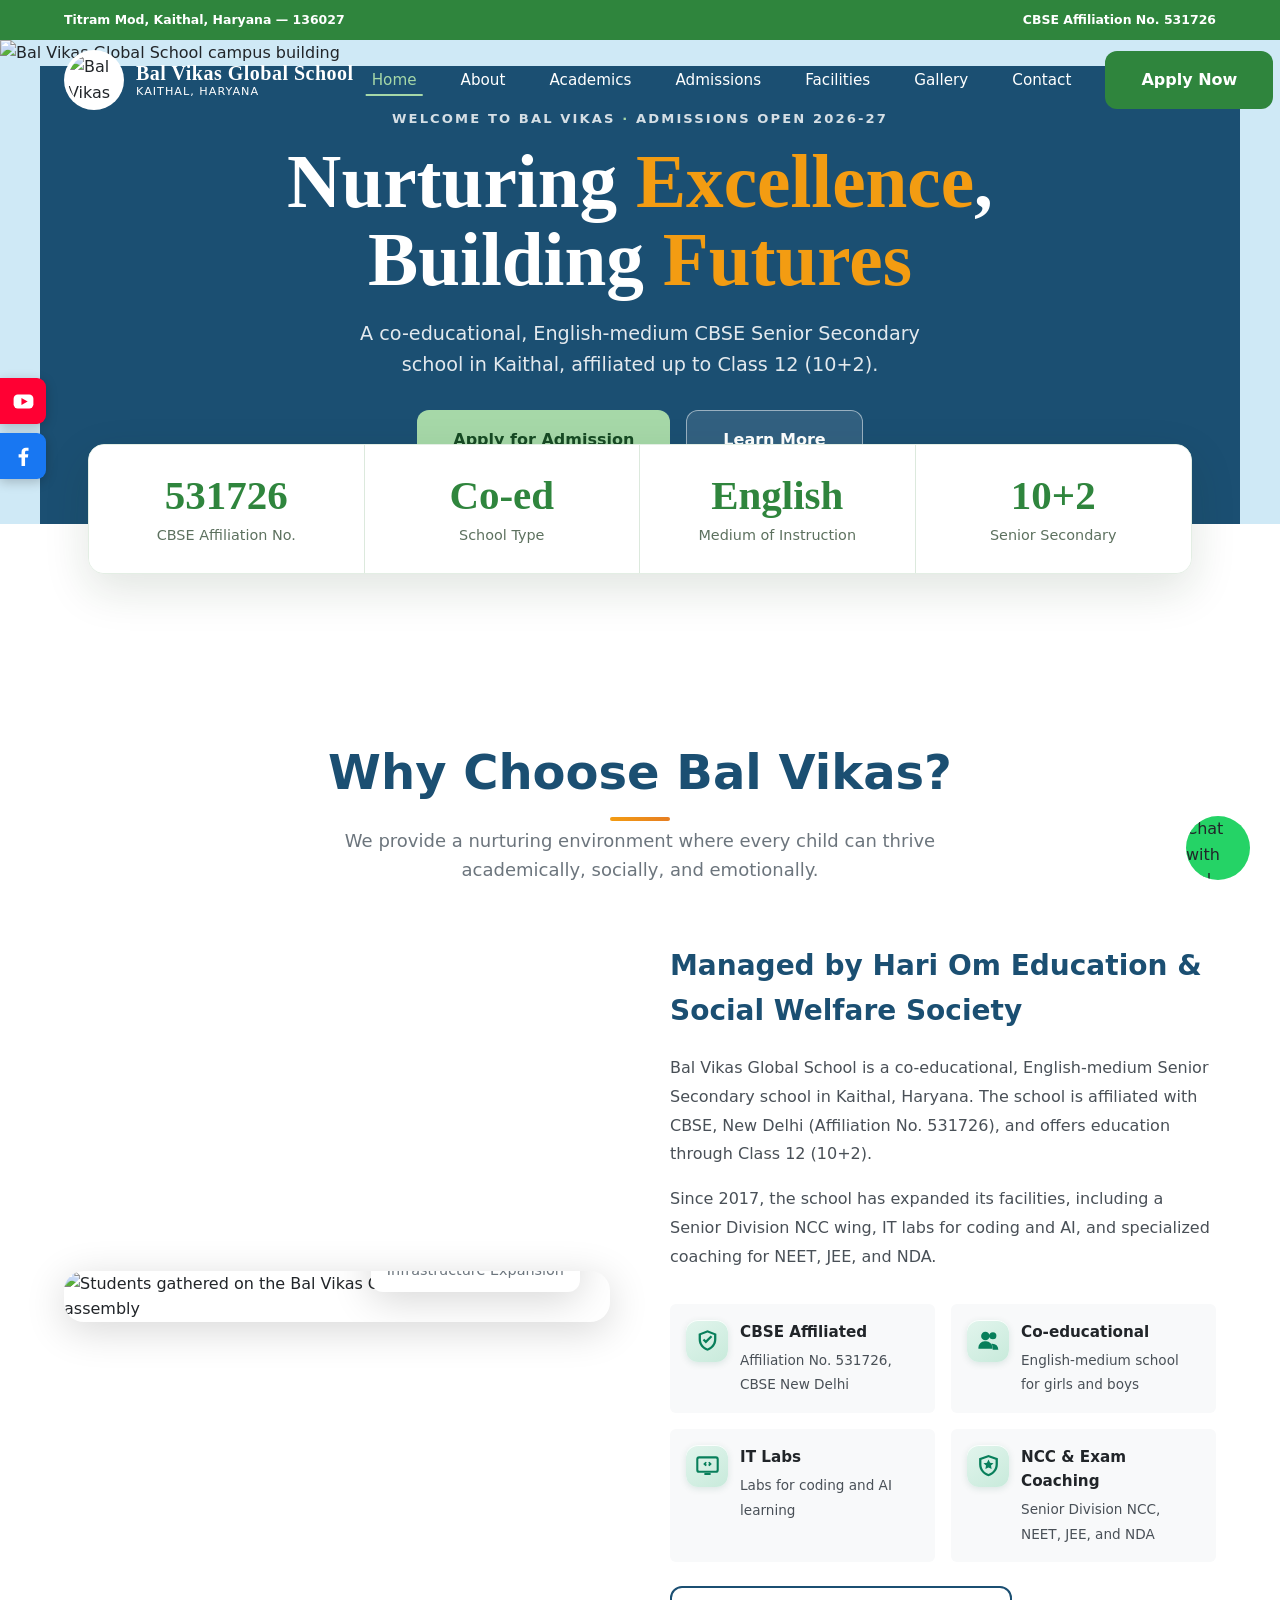
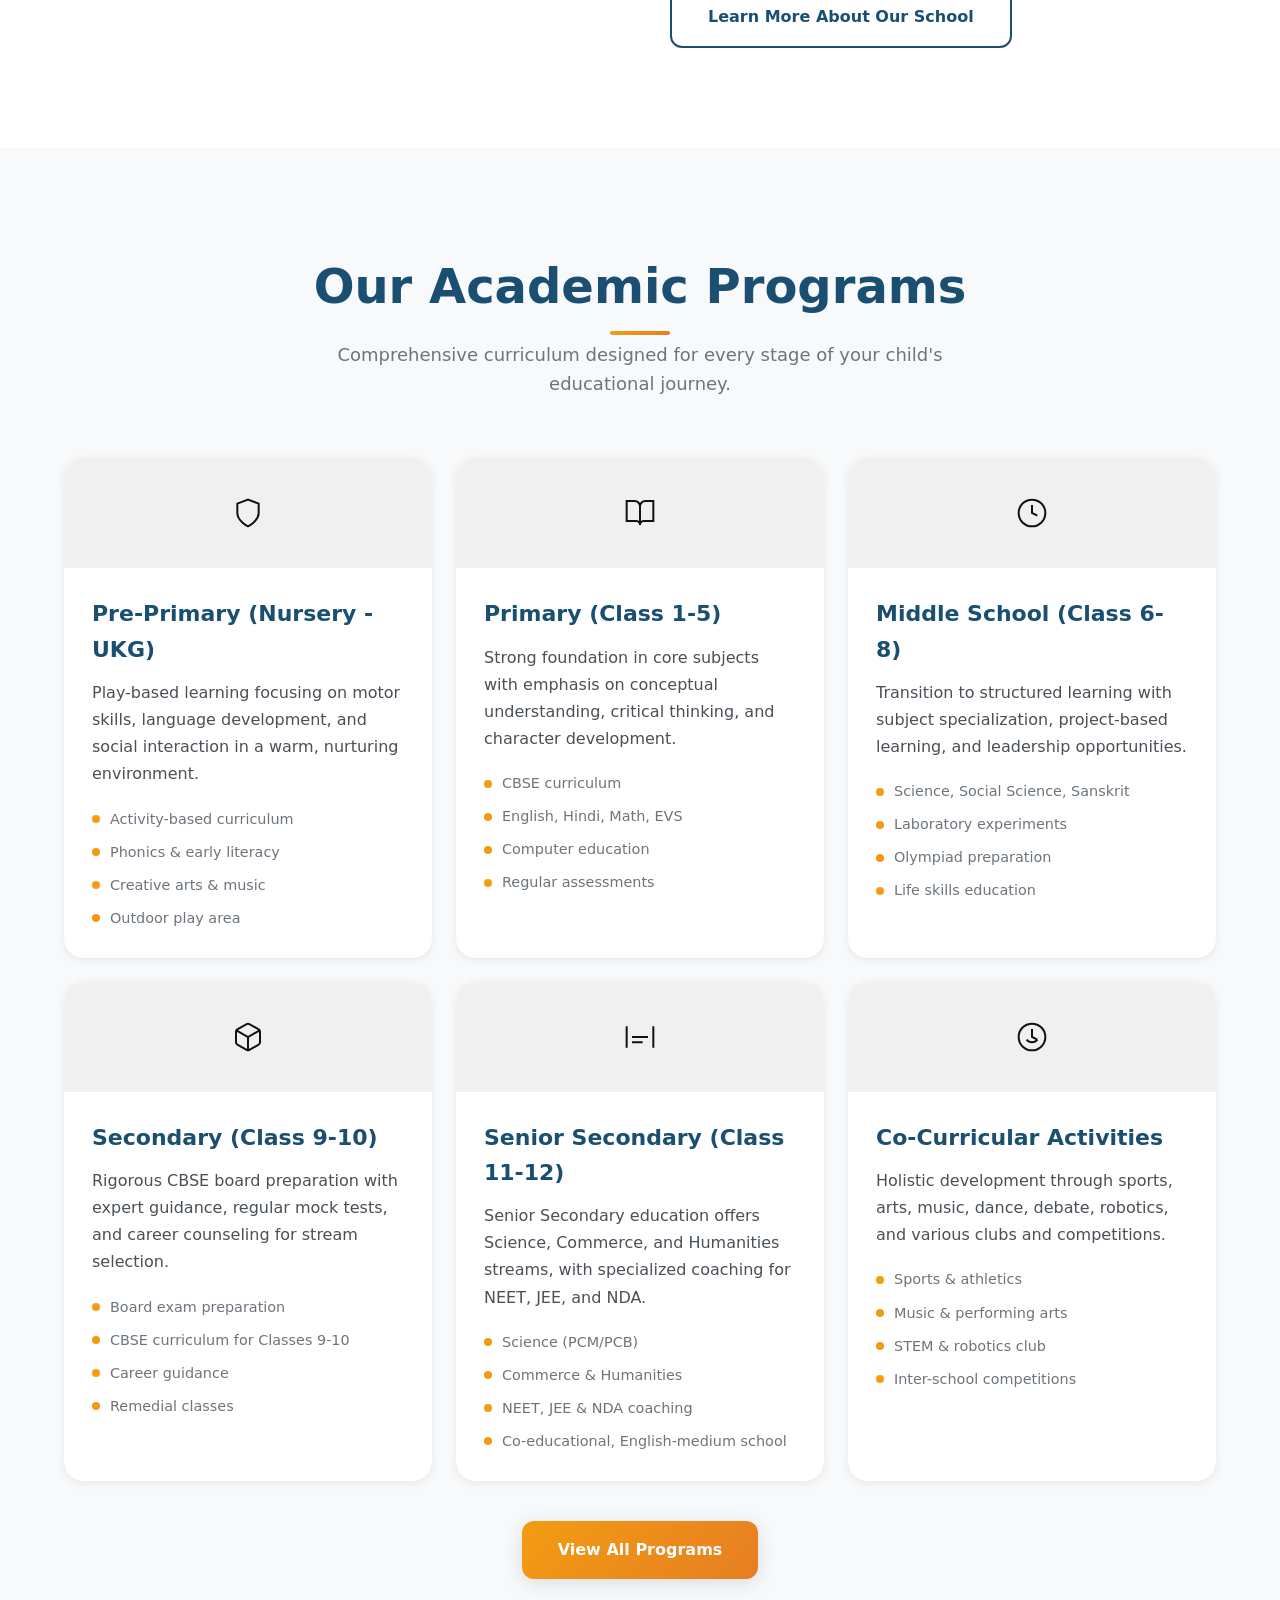
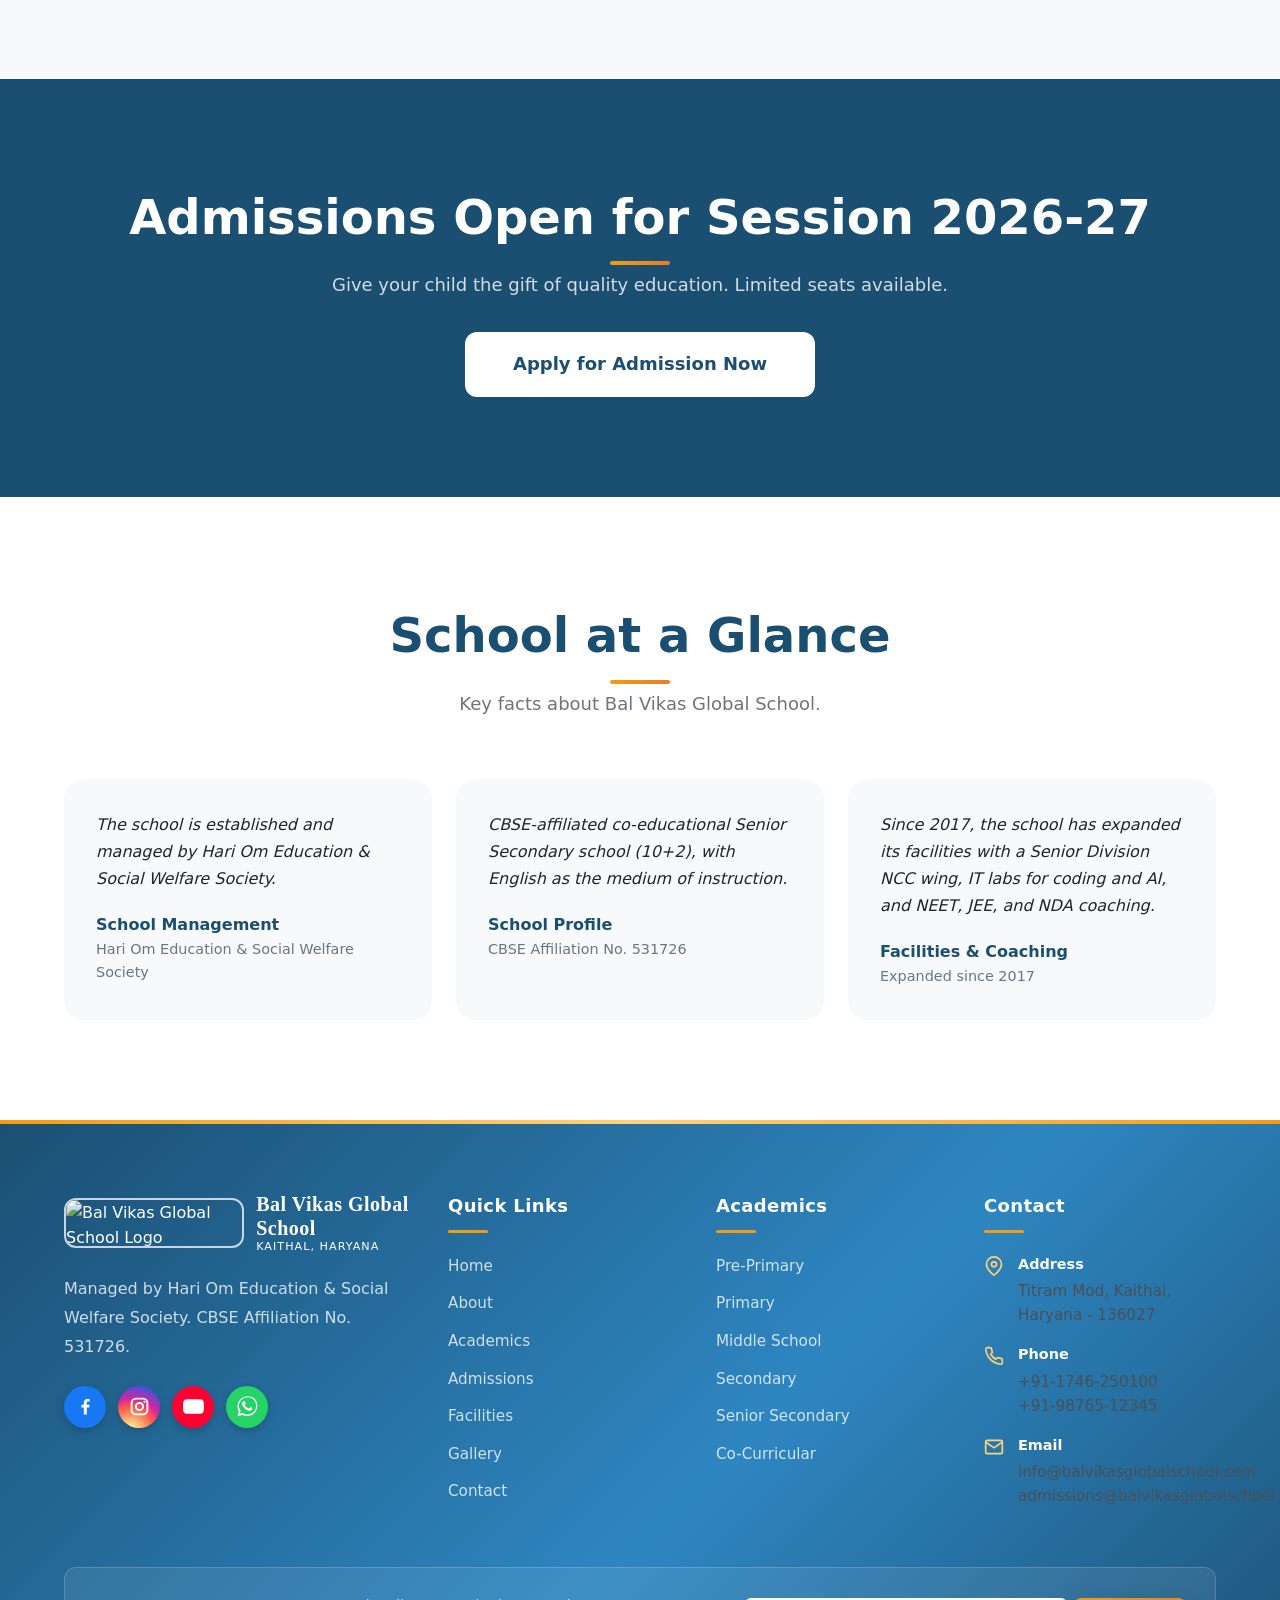
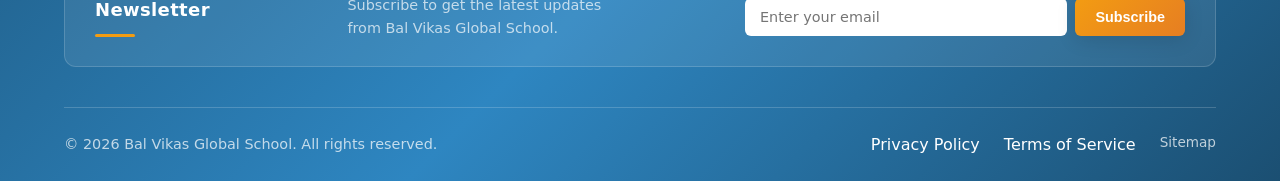
==== index.html @ 1aca02a6 "Fix school structured data and label WhatsApp link for SEO" ====
<!DOCTYPE html>
<html lang="en-IN">
<head>
  <meta charset="UTF-8">
  <meta name="viewport" content="width=device-width, initial-scale=1.0">
  <meta name="theme-color" content="#1B4F72">
  <meta property="og:type" content="website">
  <meta property="og:site_name" content="Bal Vikas Global School">
  <meta property="og:url" content="https://bvgs.onrender.com/">
  <meta property="og:image" content="https://bvgs.onrender.com/images/picture7.webp">
  <meta name="robots" content="index, follow, max-image-preview:large">
  <meta property="og:title" content="Bal Vikas Global School, Kaithal | CBSE School Nursery to Class 12">
  <meta property="og:description" content="Explore Bal Vikas Global School in Titram Mod, Kaithal, Haryana. Co-educational, English-medium CBSE senior secondary education from Nursery to Class 12.">
  <meta name="twitter:card" content="summary_large_image">
  <meta name="twitter:image" content="https://bvgs.onrender.com/images/picture7.webp">
  <meta name="twitter:title" content="Bal Vikas Global School, Kaithal | CBSE School Nursery to Class 12">
  <meta name="twitter:description" content="Explore Bal Vikas Global School in Titram Mod, Kaithal, Haryana. Co-educational, English-medium CBSE senior secondary education from Nursery to Class 12.">

  <meta name="description" content="Explore Bal Vikas Global School in Titram Mod, Kaithal, Haryana. Co-educational, English-medium CBSE senior secondary education from Nursery to Class 12.">
  <title>Bal Vikas Global School, Kaithal | CBSE School Nursery to Class 12</title>
  <link rel="canonical" href="https://bvgs.onrender.com/">
  <link rel="icon" type="image/webp" href="images/bal-vikas-logo.webp">
  <link rel="stylesheet" href="css/style.css?v=20261116-2">
<script type="application/ld+json">
{
  "@context": "https://schema.org",
  "@type": "School",
  "name": "Bal Vikas Global School",
  "url": "https://bvgs.onrender.com/",
  "logo": "https://bvgs.onrender.com/images/bal-vikas-logo.webp",
  "description": "Co-educational, English-medium CBSE senior secondary school in Titram Mod, Kaithal, Haryana, offering education from Nursery to Class 12.",
  "sameAs": [
    "https://www.facebook.com/balvikasglobalschoolkaithal/",
    "https://www.instagram.com/balvikaskaithal_/",
    "https://www.youtube.com/@balvikasglobalschool"
  ],
  "address": {
    "@type": "PostalAddress",
    "streetAddress": "Titram Mod",
    "addressLocality": "Kaithal",
    "addressRegion": "Haryana",
    "postalCode": "136027",
    "addressCountry": "IN"
  },
  "telephone": "+91-1746-250100",
  "email": "info@balvikasglobalschool.com",
  "identifier": "CBSE Affiliation No. 531726"
}
</script>
</head>
<body class="home-page">
  <div class="site-topbar">
    <div class="container site-topbar-content">
      <span>Titram Mod, Kaithal, Haryana — 136027</span>
      <span>CBSE Affiliation No. 531726</span>
    </div>
  </div>
  <header class="header">
    <nav class="navbar container">
      <a href="index.html" class="logo" aria-label="Bal Vikas Global School Home">
        <img src="images/bal-vikas-logo.webp" alt="Bal Vikas Global School Logo" class="logo-img">
        <div class="logo-text">
          <span class="logo-name">Bal Vikas Global School</span>
          <span class="logo-tagline">Kaithal, Haryana</span>
        </div>
      </a>
      <ul class="nav-menu" id="nav-menu" role="menubar">
        <li role="none"><a href="index.html" class="nav-link active" role="menuitem">Home</a></li>
        <li role="none"><a href="about.html" class="nav-link" role="menuitem">About</a></li>
        <li role="none"><a href="academics.html" class="nav-link" role="menuitem">Academics</a></li>
        <li role="none"><a href="admissions.html" class="nav-link" role="menuitem">Admissions</a></li>
        <li role="none"><a href="facilities.html" class="nav-link" role="menuitem">Facilities</a></li>
        <li role="none"><a href="gallery.html" class="nav-link" role="menuitem">Gallery</a></li>
        <li role="none"><a href="contact.html" class="nav-link" role="menuitem">Contact</a></li>
        <li class="nav-cta" role="none"><a href="admissions.html" class="btn btn-primary">Apply Now</a></li>
      </ul>
      <button class="mobile-menu-btn" aria-label="Toggle menu" aria-expanded="false" aria-controls="nav-menu">
        <span></span>
        <span></span>
        <span></span>
      </button>
    </nav>
  </header>

  <main>
    <section class="hero" aria-labelledby="hero-title">
      <div class="hero-bg">
        <img src="images/picture7.webp" alt="Bal Vikas Global School campus building" fetchpriority="high">
      </div>
      <div class="hero-overlay"></div>
      <div class="hero-content container">
        <div class="hero-copy">
          <div class="hero-badge">
            Welcome to Bal Vikas <span aria-hidden="true">·</span> Admissions Open 2026-27
          </div>
          <h1 id="hero-title" class="hero-title">Nurturing <span>Excellence</span>, Building <span>Futures</span></h1>
          <p class="hero-tagline">A co-educational, English-medium CBSE Senior Secondary school in Kaithal, affiliated up to Class 12 (10+2).</p>
          <div class="hero-buttons">
            <a href="admissions.html" class="btn btn-primary">Apply for Admission</a>
            <a href="about.html" class="btn btn-white">Learn More</a>
          </div>
        </div>
      </div>
    </section>

    <section class="stats" aria-label="School Statistics">
      <div class="container">
        <div class="stats-grid">
          <div class="stat-card">
            <div class="stat-icon">
              <svg width="28" height="28" viewBox="0 0 24 24" fill="none" stroke="currentColor" stroke-width="2"><path d="M17 21v-2a4 4 0 0 0-4-4H5a4 4 0 0 0-4 4v2"/><circle cx="9" cy="7" r="4"/><path d="M23 21v-2a4 4 0 0 0-3-3.87"/><path d="M16 3.13a4 4 0 0 1 0 7.75"/></svg>
            </div>
            <div class="stat-number">531726</div>
            <div class="stat-label">CBSE Affiliation No.</div>
          </div>
          <div class="stat-card">
            <div class="stat-icon">
              <svg width="28" height="28" viewBox="0 0 24 24" fill="none" stroke="currentColor" stroke-width="2"><path d="M22 11.08V12a10 10 0 1 1-5.93-9.14"/><polyline points="22 4 12 14.01 9 11.01"/></svg>
            </div>
            <div class="stat-number">Co-ed</div>
            <div class="stat-label">School Type</div>
          </div>
          <div class="stat-card">
            <div class="stat-icon">
              <svg width="28" height="28" viewBox="0 0 24 24" fill="none" stroke="currentColor" stroke-width="2"><path d="M20 21v-2a4 4 0 0 0-4-4H8a4 4 0 0 0-4 4v2"/><circle cx="12" cy="7" r="4"/></svg>
            </div>
            <div class="stat-number">English</div>
            <div class="stat-label">Medium of Instruction</div>
          </div>
          <div class="stat-card">
            <div class="stat-icon">
              <svg width="28" height="28" viewBox="0 0 24 24" fill="none" stroke="currentColor" stroke-width="2"><rect x="2" y="3" width="20" height="14" rx="2"/><path d="M8 21h8"/><path d="M12 17v4"/></svg>
            </div>
            <div class="stat-number">10+2</div>
            <div class="stat-label">Senior Secondary</div>
          </div>
        </div>
      </div>
    </section>

    <section class="section" aria-labelledby="welcome-title">
      <div class="container">
        <div class="section-header">
          <h2 id="welcome-title" class="section-title">Why Choose Bal Vikas?</h2>
          <p class="section-subtitle">We provide a nurturing environment where every child can thrive academically, socially, and emotionally.</p>
        </div>
        <div class="about-content">
          <div class="about-image">
            <img src="images/IMAGE%2054.webp" alt="Students gathered on the Bal Vikas Global School campus for assembly" loading="lazy">
            <div class="about-experience">
              <div class="experience-number">Since 2017</div>
              <div class="experience-text">Infrastructure Expansion</div>
            </div>
          </div>
          <div class="about-text">
            <h3>Managed by Hari Om Education & Social Welfare Society</h3>
            <p>Bal Vikas Global School is a co-educational, English-medium Senior Secondary school in Kaithal, Haryana. The school is affiliated with CBSE, New Delhi (Affiliation No. 531726), and offers education through Class 12 (10+2).</p>
            <p>Since 2017, the school has expanded its facilities, including a Senior Division NCC wing, IT labs for coding and AI, and specialized coaching for NEET, JEE, and NDA.</p>
            <div class="about-features">
              <div class="feature-item">
                <div class="feature-icon"><svg viewBox="0 0 24 24" aria-hidden="true"><path fill="currentColor" d="M12 2.2 3.5 5.4v5.3c0 5.4 3.5 9.2 8.5 11.1 5-1.9 8.5-5.7 8.5-11.1V5.4L12 2.2Zm0 2.2 6.3 2.4v3.9c0 4.2-2.5 7.2-6.3 8.9-3.8-1.7-6.3-4.7-6.3-8.9V6.8L12 4.4Z"/><path fill="currentColor" d="m10.4 14.8-3-3 1.5-1.5 1.5 1.5 4.7-4.7 1.5 1.5-6.2 6.2Z"/></svg></div>
                <div class="feature-text"><h4>CBSE Affiliated</h4><p>Affiliation No. 531726, CBSE New Delhi</p></div>
              </div>
              <div class="feature-item">
                <div class="feature-icon"><svg viewBox="0 0 24 24" aria-hidden="true"><path fill="currentColor" d="M9 11.7a4.1 4.1 0 1 0 0-8.2 4.1 4.1 0 0 0 0 8.2Zm7.2-.8a3.4 3.4 0 1 0 0-6.8 3.4 3.4 0 0 0 0 6.8ZM2.3 19.8v-1.1a5.9 5.9 0 0 1 5.9-5.9h1.6a5.9 5.9 0 0 1 5.9 5.9v1.1H2.3Zm13.7 0v-1.1a5.6 5.6 0 0 0-1.4-3.7h1.2a5.6 5.6 0 0 1 5.6 5.6v.3h-5.4v-1.1Z"/></svg></div>
                <div class="feature-text"><h4>Co-educational</h4><p>English-medium school for girls and boys</p></div>
              </div>
              <div class="feature-item">
                <div class="feature-icon"><svg viewBox="0 0 24 24" aria-hidden="true"><path fill="currentColor" d="M4 3.2h16A2.8 2.8 0 0 1 22.8 6v10.2A2.8 2.8 0 0 1 20 19H4a2.8 2.8 0 0 1-2.8-2.8V6A2.8 2.8 0 0 1 4 3.2Zm0 2A.8.8 0 0 0 3.2 6v10.2c0 .4.4.8.8.8h16c.4 0 .8-.4.8-.8V6a.8.8 0 0 0-.8-.8H4Z"/><path fill="currentColor" d="M9 21h6v-1.8H9V21Zm1.1-12.7-2.2 2.2 2.2 2.2 1.3-1.3-1-1 1-1-1.3-1.1Zm3.8 0-1.3 1.1 1 1-1 1 1.3 1.3 2.2-2.2-2.2-2.2Z"/></svg></div>
                <div class="feature-text"><h4>IT Labs</h4><p>Labs for coding and AI learning</p></div>
              </div>
              <div class="feature-item">
                <div class="feature-icon"><svg viewBox="0 0 24 24" aria-hidden="true"><path fill="currentColor" d="M12 1.8 21 5v5.7c0 5.8-3.8 9.8-9 11.5-5.2-1.7-9-5.7-9-11.5V5l9-3.2Zm0 2.3L5.2 6.5v4.2c0 4.6 2.7 7.8 6.8 9.4 4.1-1.6 6.8-4.8 6.8-9.4V6.5L12 4.1Z"/><path fill="currentColor" d="m12 6.3 1.5 3 3.3.5-2.4 2.3.6 3.3-3-1.6-3 1.6.6-3.3-2.4-2.3 3.3-.5 1.5-3Z"/></svg></div>
                <div class="feature-text"><h4>NCC & Exam Coaching</h4><p>Senior Division NCC, NEET, JEE, and NDA</p></div>
              </div>
            </div>
            <a href="about.html" class="btn btn-secondary" style="margin-top: 24px;">Learn More About Our School</a>
          </div>
        </div>
      </div>
    </section>

    <section class="academics section" aria-labelledby="academics-title">
      <div class="container">
        <div class="section-header">
          <h2 id="academics-title" class="section-title">Our Academic Programs</h2>
          <p class="section-subtitle">Comprehensive curriculum designed for every stage of your child's educational journey.</p>
        </div>
        <div class="academics-grid">
          <article class="academic-card">
            <div class="academic-icon">
              <svg width="64" height="64" viewBox="0 0 24 24" fill="none" stroke="currentColor" stroke-width="1.5"><path d="M12 22s8-4 8-10V5l-8-3-8 3v7c0 6 8 10 8 10z"/></svg>
            </div>
            <div class="academic-content">
              <h3>Pre-Primary (Nursery - UKG)</h3>
              <p>Play-based learning focusing on motor skills, language development, and social interaction in a warm, nurturing environment.</p>
              <div class="academic-features">
                <span class="academic-feature">Activity-based curriculum</span>
                <span class="academic-feature">Phonics & early literacy</span>
                <span class="academic-feature">Creative arts & music</span>
                <span class="academic-feature">Outdoor play area</span>
              </div>
            </div>
          </article>
          <article class="academic-card">
            <div class="academic-icon">
              <svg width="64" height="64" viewBox="0 0 24 24" fill="none" stroke="currentColor" stroke-width="1.5"><path d="M2 3h6a4 4 0 0 1 4 4v14a3 3 0 0 0-3-3H2z"/><path d="M22 3h-6a4 4 0 0 0-4 4v14a3 3 0 0 1 3-3h7z"/></svg>
            </div>
            <div class="academic-content">
              <h3>Primary (Class 1-5)</h3>
              <p>Strong foundation in core subjects with emphasis on conceptual understanding, critical thinking, and character development.</p>
              <div class="academic-features">
                <span class="academic-feature">CBSE curriculum</span>
                <span class="academic-feature">English, Hindi, Math, EVS</span>
                <span class="academic-feature">Computer education</span>
                <span class="academic-feature">Regular assessments</span>
              </div>
            </div>
          </article>
          <article class="academic-card">
            <div class="academic-icon">
              <svg width="64" height="64" viewBox="0 0 24 24" fill="none" stroke="currentColor" stroke-width="1.5"><circle cx="12" cy="12" r="10"/><path d="M12 6v6l4 2"/></svg>
            </div>
            <div class="academic-content">
              <h3>Middle School (Class 6-8)</h3>
              <p>Transition to structured learning with subject specialization, project-based learning, and leadership opportunities.</p>
              <div class="academic-features">
                <span class="academic-feature">Science, Social Science, Sanskrit</span>
                <span class="academic-feature">Laboratory experiments</span>
                <span class="academic-feature">Olympiad preparation</span>
                <span class="academic-feature">Life skills education</span>
              </div>
            </div>
          </article>
          <article class="academic-card">
            <div class="academic-icon">
              <svg width="64" height="64" viewBox="0 0 24 24" fill="none" stroke="currentColor" stroke-width="1.5"><path d="M21 16V8a2 2 0 0 0-1-1.73l-7-4a2 2 0 0 0-2 0l-7 4A2 2 0 0 0 3 8v8a2 2 0 0 0 1 1.73l7 4a2 2 0 0 0 2 0l7-4A2 2 0 0 0 21 16z"/><polyline points="3.27 6.96 12 12.01 20.73 6.96"/><line x1="12" y1="22.08" x2="12" y2="12"/></svg>
            </div>
            <div class="academic-content">
              <h3>Secondary (Class 9-10)</h3>
              <p>Rigorous CBSE board preparation with expert guidance, regular mock tests, and career counseling for stream selection.</p>
              <div class="academic-features">
                <span class="academic-feature">Board exam preparation</span>
                <span class="academic-feature">CBSE curriculum for Classes 9-10</span>
                <span class="academic-feature">Career guidance</span>
                <span class="academic-feature">Remedial classes</span>
              </div>
            </div>
          </article>
          <article class="academic-card">
            <div class="academic-icon">
              <svg width="64" height="64" viewBox="0 0 24 24" fill="none" stroke="currentColor" stroke-width="1.5"><path d="M22 10v6M22 4v16M2 10v6M2 4v16"/><path d="M6 12h12M6 16h8"/></svg>
            </div>
            <div class="academic-content">
              <h3>Senior Secondary (Class 11-12)</h3>
              <p>Senior Secondary education offers Science, Commerce, and Humanities streams, with specialized coaching for NEET, JEE, and NDA.</p>
              <div class="academic-features">
                <span class="academic-feature">Science (PCM/PCB)</span>
                <span class="academic-feature">Commerce & Humanities</span>
                <span class="academic-feature">NEET, JEE & NDA coaching</span>
                <span class="academic-feature">Co-educational, English-medium school</span>
              </div>
            </div>
          </article>
          <article class="academic-card">
            <div class="academic-icon">
              <svg width="64" height="64" viewBox="0 0 24 24" fill="none" stroke="currentColor" stroke-width="1.5"><circle cx="12" cy="12" r="10"/><path d="M12 6v6l4 2"/><path d="M8 14s1.5 2 4 2 4-2 4-2"/></svg>
            </div>
            <div class="academic-content">
              <h3>Co-Curricular Activities</h3>
              <p>Holistic development through sports, arts, music, dance, debate, robotics, and various clubs and competitions.</p>
              <div class="academic-features">
                <span class="academic-feature">Sports & athletics</span>
                <span class="academic-feature">Music & performing arts</span>
                <span class="academic-feature">STEM & robotics club</span>
                <span class="academic-feature">Inter-school competitions</span>
              </div>
            </div>
          </article>
        </div>
        <div style="text-align: center; margin-top: 40px;">
          <a href="academics.html" class="btn btn-primary">View All Programs</a>
        </div>
      </div>
    </section>

    <section class="section" style="background: var(--primary-dark); color: var(--white);" aria-labelledby="admission-cta-title">
      <div class="container" style="text-align: center;">
        <h2 id="admission-cta-title" class="section-title" style="color: var(--white);">Admissions Open for Session 2026-27</h2>
        <p class="section-subtitle" style="color: rgba(255,255,255,0.8);">Give your child the gift of quality education. Limited seats available.</p>
        <div style="margin-top: 32px;">
          <a href="admissions.html" class="btn btn-white" style="font-size: 1.125rem; padding: 18px 48px;">Apply for Admission Now</a>
        </div>
      </div>
    </section>

    <section class="section" aria-labelledby="school-profile-title">
      <div class="container">
        <div class="section-header">
          <h2 id="school-profile-title" class="section-title">School at a Glance</h2>
          <p class="section-subtitle">Key facts about Bal Vikas Global School.</p>
        </div>
        <div style="display: grid; grid-template-columns: repeat(auto-fit, minmax(300px, 1fr)); gap: 24px;">
          <article style="background: var(--light-gray); padding: 32px; border-radius: var(--radius-lg);">
            <p style="font-style: italic; margin-bottom: 20px; line-height: 1.7;">The school is established and managed by Hari Om Education & Social Welfare Society.</p>
            <div style="font-weight: 600; color: var(--primary-dark);">School Management</div>
            <div style="font-size: 0.9rem; color: var(--dark-gray);">Hari Om Education & Social Welfare Society</div>
          </article>
          <article style="background: var(--light-gray); padding: 32px; border-radius: var(--radius-lg);">
            <p style="font-style: italic; margin-bottom: 20px; line-height: 1.7;">CBSE-affiliated co-educational Senior Secondary school (10+2), with English as the medium of instruction.</p>
            <div style="font-weight: 600; color: var(--primary-dark);">School Profile</div>
            <div style="font-size: 0.9rem; color: var(--dark-gray);">CBSE Affiliation No. 531726</div>
          </article>
          <article style="background: var(--light-gray); padding: 32px; border-radius: var(--radius-lg);">
            <p style="font-style: italic; margin-bottom: 20px; line-height: 1.7;">Since 2017, the school has expanded its facilities with a Senior Division NCC wing, IT labs for coding and AI, and NEET, JEE, and NDA coaching.</p>
            <div style="font-weight: 600; color: var(--primary-dark);">Facilities & Coaching</div>
            <div style="font-size: 0.9rem; color: var(--dark-gray);">Expanded since 2017</div>
          </article>
        </div>
      </div>
    </section>
  </main>

  <footer class="footer" role="contentinfo">
    <div class="container">
      <div class="footer-grid">
        <div class="footer-about">
          <a href="index.html" class="logo" aria-label="Bal Vikas Global School Home">
            <img src="images/bal-vikas-logo.webp" alt="Bal Vikas Global School Logo" class="logo-img">
            <div class="logo-text">
              <span class="logo-name">Bal Vikas Global School</span>
              <span class="logo-tagline">Kaithal, Haryana</span>
            </div>
          </a>
          <p>Managed by Hari Om Education & Social Welfare Society. CBSE Affiliation No. 531726.</p>
          <div class="footer-social">
            <a href="https://www.facebook.com/balvikasglobalschoolkaithal/" class="social-link social-facebook" aria-label="Facebook" rel="noopener noreferrer"><svg class="brand-icon" viewBox="0 0 24 24" aria-hidden="true"><path fill="currentColor" d="M13.5 21v-8h2.7l.4-3.1h-3.1v-2c0-.9.3-1.5 1.6-1.5h1.7V3.6c-.3 0-1.3-.1-2.5-.1-2.5 0-4.2 1.5-4.2 4.3v2.1H7.3V13h2.8v8h3.4z"/></svg><span class="sr-only">Visit Bal Vikas Global School on Facebook</span></a>
            <a href="https://www.instagram.com/balvikaskaithal_/" target="_blank" rel="noopener noreferrer" class="social-link social-instagram" aria-label="Instagram"><svg class="brand-icon" viewBox="0 0 24 24" aria-hidden="true"><rect x="3" y="3" width="18" height="18" rx="5" fill="none" stroke="currentColor" stroke-width="2.2"/><circle cx="12" cy="12" r="4.1" fill="none" stroke="currentColor" stroke-width="2.2"/><circle cx="17.6" cy="6.7" r="1.3" fill="currentColor"/></svg><span class="sr-only">Visit Bal Vikas Global School on Instagram</span></a>
            <a href="https://www.youtube.com/@balvikasglobalschool" target="_blank" rel="noopener noreferrer" class="social-link social-youtube" aria-label="YouTube"><svg class="brand-icon" viewBox="0 0 24 24" aria-hidden="true"><path fill="currentColor" d="M23.5 6.2a3 3 0 0 0-2.1-2.1C19.5 3.6 12 3.6 12 3.6s-7.5 0-9.4.5A3 3 0 0 0 .5 6.2 31 31 0 0 0 0 12a31 31 0 0 0 .5 5.8 3 3 0 0 0 2.1 2.1c1.9.5 9.4.5 9.4.5s7.5 0 9.4-.5a3 3 0 0 0 2.1-2.1A31 31 0 0 0 24 12a31 31 0 0 0-.5-5.8Z"/><path fill="#fff" d="m9.6 15.6 6.3-3.6-6.3-3.6z"/></svg><span class="sr-only">Visit Bal Vikas Global School on YouTube</span></a>
            <a href="https://wa.me/919310726000" class="social-link social-whatsapp" aria-label="WhatsApp"><svg class="brand-icon" viewBox="0 0 24 24" aria-hidden="true"><path fill="currentColor" d="M20.5 3.5A11.8 11.8 0 0 0 2 17.7L.5 23.2l5.7-1.5A11.8 11.8 0 0 0 20.5 3.5ZM12 21a9.8 9.8 0 0 1-5-1.4l-.4-.2-3.4.9.9-3.3-.2-.4A9.8 9.8 0 1 1 12 21Zm5.4-7.3c-.3-.2-1.7-.9-2-.9s-.5-.2-.7.2-.8.9-1 1.1-.4.2-.7.1a8 8 0 0 1-2.4-1.5 9 9 0 0 1-1.6-2c-.2-.3 0-.5.1-.6l.5-.6c.2-.2.2-.4.3-.6s0-.4 0-.6-.7-1.6-.9-2.1c-.2-.5-.5-.4-.7-.4h-.6c-.2 0-.6.1-.9.4s-1.1 1.1-1.1 2.6 1.1 3 1.3 3.2a12.2 12.2 0 0 0 4.7 4.2c.7.3 1.2.5 1.7.6.7.2 1.3.2 1.8.1.6-.1 1.7-.7 2-1.4s.3-1.3.2-1.4-.2-.2-.5-.4Z"/></svg><span class="sr-only">Contact Bal Vikas Global School on WhatsApp</span></a>
          </div>
        </div>
        <div>
          <h3 class="footer-title">Quick Links</h3>
          <ul class="footer-links">
            <li><a href="index.html">Home</a></li>
            <li><a href="about.html">About</a></li>
            <li><a href="academics.html">Academics</a></li>
            <li><a href="admissions.html">Admissions</a></li>
            <li><a href="facilities.html">Facilities</a></li>
            <li><a href="gallery.html">Gallery</a></li>
            <li><a href="contact.html">Contact</a></li>
          </ul>
        </div>
        <div>
          <h3 class="footer-title">Academics</h3>
          <ul class="footer-links">
            <li><a href="academics.html#preprimary">Pre-Primary</a></li>
            <li><a href="academics.html#primary">Primary</a></li>
            <li><a href="academics.html#middle">Middle School</a></li>
            <li><a href="academics.html#secondary">Secondary</a></li>
            <li><a href="academics.html#senior">Senior Secondary</a></li>
            <li><a href="academics.html#cocurricular">Co-Curricular</a></li>
          </ul>
        </div>
        <div>
          <h3 class="footer-title">Contact</h3>
          <ul class="footer-contact">
            <li>
              <svg width="20" height="20" viewBox="0 0 24 24" fill="none" stroke="currentColor" stroke-width="2"><path d="M21 10c0 7-9 13-9 13s-9-6-9-13a9 9 0 0 1 18 0z"/><circle cx="12" cy="10" r="3"/></svg>
              <div class="contact-text">
                <h4>Address</h4>
                <p>Titram Mod, Kaithal, Haryana - 136027</p>
              </div>
            </li>
            <li>
              <svg width="20" height="20" viewBox="0 0 24 24" fill="none" stroke="currentColor" stroke-width="2"><path d="M22 16.92v3a2 2 0 0 1-2.18 2 19.79 19.79 0 0 1-8.63-3.07 19.5 19.5 0 0 1-6-6 19.79 19.79 0 0 1-3.07-8.67A2 2 0 0 1 4.11 2h3a2 2 0 0 1 2 1.72 12.84 12.84 0 0 0 .7 2.81 2 2 0 0 1-.45 2.11L8.09 9.91a16 16 0 0 0 6 6l1.27-1.27a2 2 0 0 1 2.11-.45 12.84 12.84 0 0 0 2.81.7A2 2 0 0 1 22 16.92z"/></svg>
              <div class="contact-text">
                <h4>Phone</h4>
                <p>+91-1746-250100<br>+91-98765-12345</p>
              </div>
            </li>
            <li>
              <svg width="20" height="20" viewBox="0 0 24 24" fill="none" stroke="currentColor" stroke-width="2"><path d="M4 4h16c1.1 0 2 .9 2 2v12c0 1.1-.9 2-2 2H4c-1.1 0-2-.9-2-2V6c0-1.1.9-2 2-2z"/><polyline points="22,6 12,13 2,6"/></svg>
              <div class="contact-text">
                <h4>Email</h4>
                <p>info@balvikasglobalschool.com<br>admissions@balvikasglobalschool.com</p>
              </div>
            </li>
          </ul>
        </div>
      </div>
      <div class="footer-newsletter">
        <h3 class="footer-title">Newsletter</h3>
        <p style="color: rgba(255,255,255,0.7); font-size: 0.9rem; margin-bottom: 16px; max-width: 260px;">Subscribe to get the latest updates from Bal Vikas Global School.</p>
        <form class="footer-newsletter-form">
          <input type="email" placeholder="Enter your email" class="footer-newsletter-input" required>
          <button type="submit" class="btn btn-primary footer-newsletter-btn">Subscribe</button>
        </form>
      </div>
      <div class="footer-bottom">
        <p>&copy; 2026 Bal Vikas Global School. All rights reserved.</p>
        <div class="footer-bottom-links">
          <span>Privacy Policy</span>
          <span>Terms of Service</span>
          <a href="sitemap.xml">Sitemap</a>
        </div>
      </div>
    </div>
  </footer>

  <a href="https://wa.me/919310726000?text=Welcome%20to%20Bal%20Vikas%20Global%20School!%20How%20can%20we%20help%20you%20today%3F" class="whatsapp-float" target="_blank" rel="noopener noreferrer" aria-label="Chat with Bal Vikas Global School on WhatsApp">
    <img class="whatsapp-btn" src="images/images%20100.webp" alt="">
    <span class="whatsapp-tooltip">Chat on WhatsApp</span><span class="seo-link-label">Chat with Bal Vikas Global School on WhatsApp</span>
  </a>

  <script src="js/main.js?v=20261116-2"></script>
  <link rel="stylesheet" href="css/chatbot.css">
  <script src="js/chatbot.js"></script>
</body>
</html>
---- css/style.css ----
:root {
  --primary-dark: #1B4F72;
  --primary: #2E86C1;
  --primary-light: #3498DB;
  --accent: #F39C12;
  --accent-dark: #E67E22;
  --white: #FFFFFF;
  --light-gray: #F8F9FA;
  --medium-gray: #E9ECEF;
  --dark-gray: #6C757D;
  --text-dark: #212529;
  --text-medium: #495057;
  --shadow-sm: 0 2px 8px rgba(0,0,0,0.08);
  --shadow-md: 0 4px 20px rgba(0,0,0,0.12);
  --shadow-lg: 0 8px 40px rgba(0,0,0,0.16);
  --transition: all 0.3s ease;
  --radius-sm: 6px;
  --radius-md: 12px;
  --radius-lg: 20px;
  --container-width: 1200px;
  --header-height: 80px;
}

* {
  margin: 0;
  padding: 0;
  box-sizing: border-box;
}

html {
  scroll-behavior: smooth;
  font-size: 16px;
}

body {
  font-family: 'Segoe UI', system-ui, -apple-system, sans-serif;
  line-height: 1.6;
  color: var(--text-dark);
  background-color: var(--white);
  overflow-x: hidden;
}

img {
  max-width: 100%;
  height: auto;
  display: block;
}

a {
  text-decoration: none;
  color: inherit;
  transition: var(--transition);
}

ul {
  list-style: none;
}

.container {
  width: 100%;
  max-width: var(--container-width);
  margin: 0 auto;
  padding: 0 24px;
}

.section {
  padding: 100px 0;
}

.section-header {
  text-align: center;
  margin-bottom: 60px;
}

.section-title {
  font-size: clamp(2rem, 5vw, 3rem);
  font-weight: 700;
  color: var(--primary-dark);
  margin-bottom: 16px;
  position: relative;
  display: inline-block;
}

.section-title::after {
  content: '';
  position: absolute;
  bottom: -10px;
  left: 50%;
  transform: translateX(-50%);
  width: 60px;
  height: 4px;
  background: linear-gradient(90deg, var(--accent), var(--accent-dark));
  border-radius: 2px;
}

.section-subtitle {
  font-size: 1.125rem;
  color: var(--dark-gray);
  max-width: 700px;
  margin: 0 auto;
}

.btn {
  display: inline-flex;
  align-items: center;
  justify-content: center;
  gap: 10px;
  padding: 16px 36px;
  font-size: 1rem;
  font-weight: 600;
  border-radius: var(--radius-md);
  border: none;
  cursor: pointer;
  transition: var(--transition);
  white-space: nowrap;
}

.btn-primary {
  background: linear-gradient(135deg, var(--accent), var(--accent-dark));
  color: var(--white);
  box-shadow: var(--shadow-md);
}

.btn-primary:hover {
  transform: translateY(-3px);
  box-shadow: var(--shadow-lg);
}

.btn-secondary {
  background: transparent;
  color: var(--primary-dark);
  border: 2px solid var(--primary-dark);
}

.btn-secondary:hover {
  background: var(--primary-dark);
  color: var(--white);
}

.btn-white {
  background: var(--white);
  color: var(--primary-dark);
}

.btn-white:hover {
  background: var(--light-gray);
  transform: translateY(-3px);
  box-shadow: var(--shadow-lg);
}

.header {
  position: fixed;
  top: 40px;
  left: 0;
  right: 0;
  height: var(--header-height);
  background: rgba(255,255,255,0.98);
  backdrop-filter: blur(10px);
  box-shadow: var(--shadow-sm);
  z-index: 1000;
  transition: var(--transition);
}

.header.scrolled {
  top: 0;
  box-shadow: var(--shadow-md);
}

.site-topbar {
  position: relative;
  z-index: 1001;
  min-height: 40px;
  background: #2f853d;
  color: var(--white);
  font-size: 0.78rem;
  font-weight: 600;
}

.site-topbar-content {
  display: flex;
  align-items: center;
  justify-content: space-between;
  min-height: 40px;
}

.navbar {
  display: flex;
  align-items: center;
  justify-content: space-between;
  height: 100%;
}

.logo {
  display: flex;
  align-items: center;
  gap: 12px;
  flex-shrink: 0;
}

.navbar .logo-img {
  width: 60px;
  height: 60px;
  object-fit: contain;
  flex-shrink: 0;
  padding: 2px;
  background: var(--white);
  border: 2px solid var(--accent);
  border-radius: 50%;
}

.logo-text {
  display: flex;
  flex-direction: column;
  line-height: 1.2;
}

.logo-name {
  font-family: 'Georgia', serif;
  font-size: 1.25rem;
  font-weight: 700;
  color: var(--primary-dark);
  letter-spacing: 0.5px;
}

.logo-tagline {
  font-size: 0.7rem;
  color: var(--dark-gray);
  letter-spacing: 1px;
  text-transform: uppercase;
}

.nav-menu {
  display: flex;
  align-items: center;
  gap: 8px;
}

.nav-link {
  display: flex;
  align-items: center;
  padding: 10px 18px;
  font-size: 0.95rem;
  font-weight: 500;
  color: var(--text-medium);
  border-radius: var(--radius-sm);
  transition: var(--transition);
  position: relative;
}

.nav-link::after {
  content: '';
  position: absolute;
  bottom: 6px;
  left: 50%;
  width: 0;
  height: 2px;
  background: linear-gradient(90deg, var(--accent), var(--accent-dark));
  transition: var(--transition);
  transform: translateX(-50%);
}

.nav-link:hover,
.nav-link.active {
  color: var(--primary-dark);
}

.nav-link:hover::after,
.nav-link.active::after {
  width: 70%;
}

.nav-cta {
  margin-left: 8px;
}

.mobile-menu-btn {
  display: none;
  flex-direction: column;
  justify-content: space-between;
  width: 28px;
  height: 20px;
  background: none;
  border: none;
  cursor: pointer;
  padding: 0;
  z-index: 1001;
}

.mobile-menu-btn span {
  display: block;
  width: 100%;
  height: 3px;
  background: var(--primary-dark);
  border-radius: 3px;
  transition: var(--transition);
}

.mobile-menu-btn.active span:nth-child(1) {
  transform: translateY(8.5px) rotate(45deg);
}

.mobile-menu-btn.active span:nth-child(2) {
  opacity: 0;
}

.mobile-menu-btn.active span:nth-child(3) {
  transform: translateY(-8.5px) rotate(-45deg);
}

.hero {
  position: relative;
  min-height: 100vh;
  min-height: 100svh;
  display: flex;
  align-items: center;
  padding: calc(var(--header-height) + 40px) 24px 60px;
  overflow: hidden;
  background: var(--primary-dark);
}

.hero-bg {
  position: absolute;
  inset: 0;
  z-index: 0;
}

.hero-bg img {
  display: block;
  width: 100%;
  height: 100%;
  object-fit: cover;
  object-position: center;
}

.hero-overlay {
  position: absolute;
  inset: 0;
  background: linear-gradient(135deg, rgba(13, 45, 68, 0.78), rgba(27, 79, 114, 0.58));
  z-index: 1;
}

.hero-content {
  position: relative;
  z-index: 2;
  width: 100%;
  color: var(--white);
  text-align: center;
  padding: 40px 0;
}

.hero-copy {
  max-width: 850px;
  margin: 0 auto;
}

.hero-badge {
  display: inline-flex;
  align-items: center;
  gap: 8px;
  padding: 8px 18px;
  background: rgba(255,255,255,0.14);
  color: var(--white);
  backdrop-filter: blur(8px);
  border-radius: 50px;
  font-size: 0.82rem;
  font-weight: 500;
  margin-bottom: 18px;
  border: 1px solid rgba(255,255,255,0.3);
  animation: fadeInUp 0.8s ease;
}

.hero-title {
  font-family: 'Georgia', serif;
  font-size: clamp(2.5rem, 6vw, 4.5rem);
  font-weight: 700;
  line-height: 1.2;
  max-width: 850px;
  color: var(--white);
  margin-bottom: 16px;
  animation: fadeInUp 0.8s ease 0.1s both;
}

.hero-title span {
  color: var(--accent);
}

.hero-tagline {
  font-size: clamp(1.125rem, 2.5vw, 1.5rem);
  font-weight: 400;
  color: rgba(255,255,255,0.92);
  max-width: 700px;
  margin: 0 auto 40px;
  animation: fadeInUp 0.8s ease 0.2s both;
}

.hero-buttons {
  display: flex;
  gap: 16px;
  justify-content: center;
  flex-wrap: wrap;
  animation: fadeInUp 0.8s ease 0.3s both;
}

.hero-buttons .btn-white {
  color: var(--primary-dark);
}

.hero-building-featured {
  position: absolute;
  bottom: 30px;
  left: 50%;
  transform: translateX(-50%);
  width: 220px;
  height: 220px;
  border-radius: 50%;
  overflow: hidden;
  border: 4px solid var(--white);
  box-shadow: 0 12px 40px rgba(0,0,0,0.3);
  animation: fadeInUp 0.8s ease 0.4s both;
}

.hero-building-featured img {
  width: 100%;
  height: 100%;
  object-fit: cover;
}

.home-page .header {
  top: 40px;
  background: transparent;
  box-shadow: none;
  backdrop-filter: none;
}

.home-page .header.scrolled {
  top: 0;
  background: rgba(255,255,255,0.98);
  box-shadow: var(--shadow-md);
  backdrop-filter: blur(10px);
}

.home-page .logo-name,
.home-page .logo-tagline,
.home-page .nav-link {
  color: var(--white);
}

.home-page .navbar .logo-img {
  border-color: rgba(255,255,255,0.75);
}

.home-page .nav-link:hover,
.home-page .nav-link.active {
  color: #a6d8a8;
}

.home-page .nav-link::after {
  background: #a6d8a8;
}

.home-page .nav-cta .btn-primary {
  background: #2f853d;
  box-shadow: none;
}

.home-page .mobile-menu-btn span {
  background: var(--white);
}

.home-page .header.scrolled .logo-name,
.home-page .header.scrolled .logo-tagline,
.home-page .header.scrolled .nav-link {
  color: var(--primary-dark);
}

.home-page .header.scrolled .nav-link:hover,
.home-page .header.scrolled .nav-link.active {
  color: #2f853d;
}

.home-page .header.scrolled .nav-link::after {
  background: #2f853d;
}

.home-page .header.scrolled .mobile-menu-btn span {
  background: var(--primary-dark);
}

.home-page .hero {
  min-height: calc(100vh - 40px);
  min-height: calc(100svh - 40px);
  padding: calc(var(--header-height) + 32px) 24px 110px;
}

.home-page .hero-overlay {
  background: linear-gradient(90deg, rgba(10, 35, 22, 0.78), rgba(20, 45, 28, 0.48));
}

.home-page .hero-content {
  text-align: left;
}

.home-page .hero-copy {
  max-width: 650px;
  margin: 0;
}

.home-page .hero-badge {
  display: block;
  padding: 0;
  margin-bottom: 14px;
  background: transparent;
  border: 0;
  border-radius: 0;
  color: rgba(255,255,255,0.82);
  font-size: 0.82rem;
  font-weight: 700;
  letter-spacing: 0.16em;
  text-transform: uppercase;
  backdrop-filter: none;
}

.home-page .hero-badge span {
  color: #a6d8a8;
}

.home-page .hero-title {
  font-size: clamp(3rem, 6vw, 4.7rem);
  line-height: 1.04;
  margin-bottom: 20px;
}

.home-page .hero-tagline {
  max-width: 600px;
  margin: 0 0 30px;
  color: rgba(255,255,255,0.88);
  font-size: clamp(1rem, 1.5vw, 1.2rem);
}

.home-page .hero-buttons {
  justify-content: flex-start;
}

.home-page .hero-buttons .btn-primary {
  background: #a6d8a8;
  color: #174a24;
  box-shadow: none;
}

.home-page .hero-buttons .btn-white {
  background: rgba(255,255,255,0.1);
  border: 1px solid rgba(255,255,255,0.5);
  color: var(--white);
}

.home-page .stats {
  position: relative;
  z-index: 3;
  margin-top: -80px;
  padding: 0 0 60px;
  background: transparent;
  border: 0;
}

.home-page .stats .container {
  max-width: 1152px;
}

.home-page .stats-grid {
  grid-template-columns: repeat(4, minmax(0, 1fr));
  gap: 0;
  overflow: hidden;
  background: var(--white);
  border: 1px solid #e3eee4;
  border-radius: 16px;
  box-shadow: 0 16px 45px rgba(20, 53, 27, 0.13);
}

.home-page .stat-card {
  padding: 30px 20px 26px;
  background: var(--white);
  border-right: 1px solid #dce9dd;
  border-radius: 0;
}

.home-page .stat-card:last-child {
  border-right: 0;
}

.home-page .stat-icon {
  display: none;
}

.home-page .stat-number {
  color: #2f853d;
  font-family: Georgia, serif;
  font-size: clamp(1.7rem, 3.2vw, 2.7rem);
}

.home-page .stat-label {
  color: #5d715f;
  font-size: 0.9rem;
}

@keyframes fadeInUp {
  from {
    opacity: 0;
    transform: translateY(30px);
  }
  to {
    opacity: 1;
    transform: translateY(0);
  }
}

.stats {
  padding: 60px 0;
  background: var(--light-gray);
  border-top: 1px solid var(--medium-gray);
}

.stats-grid {
  display: grid;
  grid-template-columns: repeat(4, 1fr);
  gap: 24px;
}

.stat-card {
  text-align: center;
  padding: 32px 24px;
  background: var(--light-gray);
  border-radius: var(--radius-md);
  transition: var(--transition);
}

.stat-card:hover {
  transform: translateY(-5px);
  box-shadow: var(--shadow-lg);
}

.stat-icon {
  width: 64px;
  height: 64px;
  margin: 0 auto 16px;
  background: linear-gradient(135deg, var(--primary), var(--primary-light));
  border-radius: 50%;
  display: flex;
  align-items: center;
  justify-content: center;
  color: var(--white);
  font-size: 1.5rem;
}

.stat-number {
  font-size: 2.5rem;
  font-weight: 700;
  color: var(--primary-dark);
  line-height: 1;
  margin-bottom: 8px;
}

.stat-label {
  font-size: 0.95rem;
  color: var(--dark-gray);
  font-weight: 500;
}

.about {
  background: var(--white);
}

.about-content {
  display: grid;
  grid-template-columns: 1fr 1fr;
  gap: 60px;
  align-items: center;
}

.about-image {
  position: relative;
  border-radius: var(--radius-lg);
  overflow: hidden;
  box-shadow: var(--shadow-lg);
}

.about-image img {
  width: 100%;
  height: auto;
  transition: var(--transition);
}

.about-image:hover img {
  transform: scale(1.02);
}

.about-experience {
  position: absolute;
  bottom: 30px;
  right: 30px;
  background: var(--white);
  padding: 24px 32px;
  border-radius: var(--radius-md);
  box-shadow: var(--shadow-lg);
  text-align: center;
}

.experience-number {
  font-size: 3rem;
  font-weight: 700;
  color: var(--primary-dark);
  line-height: 1;
}

.home-page .experience-number {
  font-size: 0.9rem;
}

.experience-text {
  font-size: 0.9rem;
  color: var(--dark-gray);
  margin-top: 4px;
}

.about-text h3 {
  font-size: 1.75rem;
  font-weight: 700;
  color: var(--primary-dark);
  margin-bottom: 20px;
}

.about-text p {
  color: var(--text-medium);
  margin-bottom: 16px;
  line-height: 1.8;
}

.about-features {
  display: grid;
  grid-template-columns: 1fr 1fr;
  gap: 16px;
  margin-top: 32px;
}

.feature-item {
  display: flex;
  align-items: flex-start;
  gap: 12px;
  padding: 16px;
  background: var(--light-gray);
  border-radius: var(--radius-sm);
  transition: var(--transition);
}

.feature-item:hover {
  background: var(--primary-light);
  color: var(--white);
}

.feature-item:hover .feature-icon {
  background: #e8e8e8;
  color: #111111;
}

.feature-icon {
  width: 34px;
  height: 34px;
  background: #f0f0f0;
  color: #111111;
  border-radius: var(--radius-sm);
  display: flex;
  align-items: center;
  justify-content: center;
  flex-shrink: 0;
  transition: var(--transition);
}

.feature-text h4 {
  font-size: 0.95rem;
  font-weight: 600;
  margin-bottom: 4px;
}

.feature-text p {
  font-size: 0.85rem;
  margin: 0;
}

.academics {
  background: var(--light-gray);
}

.academics-curriculum {
  background: var(--light-gray);
}

.academics-grid {
  display: grid;
  grid-template-columns: repeat(auto-fit, minmax(300px, 1fr));
  gap: 24px;
}

.academics-page .academics-grid {
  grid-template-columns: repeat(2, minmax(0, 1fr));
  align-items: stretch;
}

.academic-card {
  background: var(--white);
  border-radius: var(--radius-lg);
  overflow: hidden;
  box-shadow: var(--shadow-sm);
  transition: var(--transition);
}

.academics-page .academic-card {
  display: flex;
  flex-direction: column;
  height: 100%;
}

.academic-card:hover {
  transform: translateY(-8px);
  box-shadow: var(--shadow-lg);
}

.academic-icon {
  width: 100%;
  height: 110px;
  flex-shrink: 0;
  background: #f0f0f0;
  display: flex;
  align-items: center;
  justify-content: center;
  font-size: 1.75rem;
  color: #111111;
}

.academic-icon svg {
  width: 32px;
  height: 32px;
}

.academics-page .academic-icon.academic-photo {
  height: 220px;
  padding: 0;
  overflow: hidden;
  background: #eaf0f4;
}

.academics-page .academic-icon.academic-photo img {
  display: block;
  width: 100%;
  height: 100%;
  object-fit: cover;
  object-position: center;
  transition: transform 0.4s ease;
}

.academics-page .academic-card:hover .academic-icon.academic-photo img {
  transform: scale(1.04);
}

.academic-content {
  padding: 28px;
}

.academics-page .academic-content {
  flex: 1;
}

.academic-content h3 {
  font-size: 1.375rem;
  font-weight: 700;
  color: var(--primary-dark);
  margin-bottom: 12px;
}

.academic-content p {
  color: var(--text-medium);
  margin-bottom: 20px;
  line-height: 1.7;
}

.academics-page .academic-content > p:first-of-type {
  padding: 12px 14px;
  border-radius: var(--radius-sm);
  background: var(--light-gray);
  color: var(--primary-dark);
  font-size: 0.9rem;
}

.academic-features {
  display: flex;
  flex-direction: column;
  gap: 10px;
}

.academic-feature {
  display: flex;
  align-items: center;
  gap: 10px;
  font-size: 0.9rem;
  color: var(--dark-gray);
}

.academic-feature::before {
  content: '';
  width: 8px;
  height: 8px;
  background: var(--accent);
  border-radius: 50%;
  flex-shrink: 0;
}

.admissions {
  background: var(--white);
}

.admissions-content {
  display: grid;
  grid-template-columns: 1fr 1fr;
  gap: 60px;
  align-items: start;
}

.admissions-info h3 {
  font-size: 1.75rem;
  font-weight: 700;
  color: var(--primary-dark);
  margin-bottom: 20px;
}

.admissions-info p {
  color: var(--text-medium);
  margin-bottom: 24px;
  line-height: 1.8;
}

.admission-steps {
  display: flex;
  flex-direction: column;
  gap: 20px;
  margin-top: 32px;
}

.step {
  display: flex;
  gap: 16px;
  padding: 20px;
  background: var(--light-gray);
  border-radius: var(--radius-md);
  transition: var(--transition);
}

.step:hover {
  background: var(--primary-dark);
  color: var(--white);
}

.step:hover .step-number {
  background: var(--accent);
  color: var(--white);
}

.step-number {
  width: 44px;
  height: 44px;
  background: var(--primary-dark);
  color: var(--white);
  border-radius: 50%;
  display: flex;
  align-items: center;
  justify-content: center;
  font-weight: 700;
  font-size: 1.125rem;
  flex-shrink: 0;
  transition: var(--transition);
}

.step-content h4 {
  font-size: 1rem;
  font-weight: 600;
  margin-bottom: 4px;
}

.step-content p {
  font-size: 0.9rem;
  margin: 0;
}

.admission-form {
  background: var(--light-gray);
  padding: 40px;
  border-radius: var(--radius-lg);
  box-shadow: var(--shadow-md);
}

.form-group {
  margin-bottom: 20px;
}

.form-label {
  display: block;
  font-size: 0.9rem;
  font-weight: 500;
  color: var(--text-dark);
  margin-bottom: 8px;
}

.form-label .required {
  color: var(--accent-dark);
}

.form-input,
.form-select,
.form-textarea {
  width: 100%;
  padding: 14px 16px;
  font-size: 1rem;
  font-family: inherit;
  border: 2px solid var(--medium-gray);
  border-radius: var(--radius-sm);
  background: var(--white);
  color: var(--text-dark);
  transition: var(--transition);
}

.form-input:focus,
.form-select:focus,
.form-textarea:focus {
  outline: none;
  border-color: var(--primary);
  box-shadow: 0 0 0 3px rgba(46,134,193,0.15);
}

.form-textarea {
  min-height: 120px;
  resize: vertical;
}

.form-row {
  display: grid;
  grid-template-columns: 1fr 1fr;
  gap: 16px;
}

.form-submit {
  width: 100%;
  padding: 16px;
  font-size: 1.05rem;
  margin-top: 8px;
}

.facilities {
  background: var(--light-gray);
}

.facilities-grid {
  display: grid;
  grid-template-columns: repeat(auto-fit, minmax(280px, 1fr));
  gap: 24px;
}

.facility-card {
  background: var(--white);
  border-radius: var(--radius-lg);
  overflow: hidden;
  box-shadow: var(--shadow-sm);
  transition: var(--transition);
}

.facility-card:hover {
  transform: translateY(-8px);
  box-shadow: var(--shadow-lg);
}

.facility-image {
  height: 200px;
  background: linear-gradient(135deg, var(--primary), var(--primary-light));
  display: flex;
  align-items: center;
  justify-content: center;
  font-size: 2.5rem;
  color: var(--white);
}

.facility-image:not(.facility-image-photo) {
  background: #f0f0f0;
  color: #111111;
}

.facility-image:not(.facility-image-photo) svg {
  width: 32px;
  height: 32px;
}

.facility-image-photo {
  overflow: hidden;
}

.facility-image-photo img {
  width: 100%;
  height: 100%;
  object-fit: cover;
  object-position: center 52%;
}

.facility-content {
  padding: 24px;
}

.facility-content h3 {
  font-size: 1.25rem;
  font-weight: 700;
  color: var(--primary-dark);
  margin-bottom: 12px;
}

.facility-content p {
  color: var(--text-medium);
  line-height: 1.7;
}

.gallery-grid-small {
  display: grid;
  grid-template-columns: repeat(auto-fit, minmax(260px, 1fr));
  gap: 24px;
  margin-top: 40px;
}

.gallery-card {
  background: var(--white);
  border-radius: var(--radius-lg);
  overflow: hidden;
  box-shadow: var(--shadow-md);
  transition: var(--transition);
  border: 1px solid var(--medium-gray);
}

.gallery-card:hover {
  transform: translateY(-4px);
  box-shadow: var(--shadow-lg);
}

.gallery-card .gallery-photo-link {
  display: block;
  width: 100%;
  height: 200px;
  overflow: hidden;
}

.gallery-card .gallery-photo-link img {
  width: 100%;
  height: 100%;
  object-fit: cover;
  transition: var(--transition);
}

.gallery-card:hover .gallery-photo-link img {
  transform: scale(1.05);
}

.gallery-caption {
  padding: 16px 18px;
  text-align: center;
}

.gallery-caption h4 {
  color: var(--primary-dark);
  font-size: 1rem;
  font-weight: 600;
  margin-bottom: 4px;
}

.gallery-caption p {
  color: var(--accent);
  font-size: 0.875rem;
  font-weight: 500;
}

@media (max-width: 768px) {
  .gallery-grid-small {
    grid-template-columns: repeat(2, 1fr);
    gap: 16px;
  }

  .gallery-card .gallery-photo-link {
    height: 160px;
  }

  .gallery-caption {
    padding: 12px 14px;
  }

  .gallery-caption h4 {
    font-size: 0.9rem;
  }

  .gallery-caption p {
    font-size: 0.8rem;
  }
}

@media (max-width: 480px) {
  .gallery-grid-small {
    grid-template-columns: 1fr;
  }
}

.gallery-filter {
  display: flex;
  justify-content: center;
  gap: 12px;
  margin-bottom: 40px;
  flex-wrap: wrap;
}

.filter-btn {
  padding: 10px 24px;
  font-size: 0.9rem;
  font-weight: 500;
  border: 2px solid var(--medium-gray);
  background: var(--white);
  color: var(--text-medium);
  border-radius: 50px;
  cursor: pointer;
  transition: var(--transition);
}

.filter-btn:hover,
.filter-btn.active {
  border-color: var(--accent);
  background: var(--accent);
  color: var(--white);
}

.gallery-grid {
  display: grid;
  grid-template-columns: repeat(auto-fit, minmax(260px, 1fr));
  gap: 24px;
}

.gallery-item {
  position: relative;
  aspect-ratio: 4/3;
  padding: 8px;
  border: 1px solid var(--medium-gray);
  border-radius: var(--radius-lg);
  background: var(--white);
  overflow: hidden;
  box-shadow: var(--shadow-md);
}

.gallery-photo-link {
  position: absolute;
  inset: 8px;
  display: block;
  border-radius: calc(var(--radius-lg) - 8px);
}

.gallery-item img {
  display: block;
  width: 100%;
  height: 100%;
  border-radius: calc(var(--radius-lg) - 8px);
  object-fit: cover;
  cursor: zoom-in;
  transition: var(--transition);
}

.gallery-photo-link:focus-visible {
  outline: 3px solid var(--accent);
  outline-offset: -3px;
}

.gallery-overlay {
  position: absolute;
  inset: 8px;
  background: linear-gradient(180deg, transparent, rgba(27,79,114,0.9));
  opacity: 0;
  transition: var(--transition);
  display: flex;
  align-items: flex-end;
  padding: 16px;
  border-radius: calc(var(--radius-lg) - 8px);
  overflow: hidden;
  pointer-events: none;
}

.gallery-info h4 {
  color: var(--white);
  font-size: 1.125rem;
  font-weight: 600;
  margin-bottom: 4px;
  transform: translateY(20px);
  transition: var(--transition);
}

.gallery-info p {
  color: var(--accent);
  font-size: 0.9rem;
  font-weight: 500;
  transform: translateY(20px);
  transition: var(--transition) 0.1s;
}

@media (hover: hover) and (pointer: fine) {
  .gallery-item:hover img {
    transform: scale(1.1);
  }

  .gallery-item:hover .gallery-overlay {
    opacity: 1;
  }

  .gallery-item:hover .gallery-info h4,
  .gallery-item:hover .gallery-info p {
    transform: translateY(0);
  }
}

@media (hover: none) {
  .gallery-overlay {
    opacity: 1;
  }
}

.gallery-row-grid {
  display: grid;
  grid-template-columns: repeat(auto-fill, minmax(220px, 1fr));
  gap: 20px;
  margin-top: 40px;
}

.gallery-photo-card {
  min-width: 0;
  background: var(--white);
  border-radius: var(--radius-lg);
  overflow: hidden;
  box-shadow: var(--shadow-md);
  border: 1px solid var(--medium-gray);
  transition: var(--transition);
}

.gallery-photo-card:hover {
  transform: translateY(-4px);
  box-shadow: var(--shadow-lg);
}

.gallery-photo-wrapper {
  position: relative;
  width: 100%;
  height: 160px;
  padding: 8px;
  overflow: hidden;
  background: var(--white);
}

.gallery-photo-card .gallery-photo-link {
  position: static;
  display: block;
  width: 100%;
  height: 100%;
  overflow: hidden;
  border: 1px solid var(--medium-gray);
  border-radius: var(--radius-md);
}

.gallery-photo-wrapper img {
  width: 100%;
  height: 100%;
  border-radius: calc(var(--radius-md) - 1px);
  object-fit: cover;
  transition: var(--transition);
}

.gallery-photo-card:hover .gallery-photo-wrapper img {
  transform: scale(1.08);
}

.gallery-photo-info {
  padding: 16px 18px;
  text-align: center;
}

.gallery-photo-info h3 {
  color: var(--primary-dark);
  font-size: 1rem;
  font-weight: 600;
  margin-bottom: 4px;
}

.gallery-photo-info p {
  color: var(--accent);
  font-size: 0.875rem;
}

.gallery-marquee-single {
  overflow: hidden;
  width: 100%;
  padding: 20px 0;
}

.gallery-marquee-single-track {
  display: flex;
  gap: 20px;
  animation: marqueeSingle 30s linear infinite;
  width: max-content;
}

.gallery-marquee-single-track:hover {
  animation-play-state: paused;
}

.gallery-marquee-single-item {
  flex-shrink: 0;
  width: 220px;
  height: 150px;
  border-radius: var(--radius-md);
  overflow: hidden;
  box-shadow: var(--shadow-md);
}

.gallery-marquee-single-item img {
  width: 100%;
  height: 100%;
  object-fit: cover;
}

@keyframes marqueeSingle {
  0% {
    transform: translateX(0);
  }
  100% {
    transform: translateX(-50%);
  }
}

@media (max-width: 768px) {
  .gallery-row-grid {
    grid-template-columns: repeat(2, 1fr);
    gap: 14px;
  }

  .gallery-photo-wrapper {
    height: 125px;
  }

  .gallery-photo-info {
    padding: 12px 14px;
  }

  .gallery-photo-info h3 {
    font-size: 0.9rem;
  }

  .gallery-photo-info p {
    font-size: 0.8rem;
  }

  .gallery-marquee-single-item {
    width: 170px;
    height: 120px;
  }

  .gallery-marquee-single-track {
    animation-duration: 25s;
  }
}

@media (max-width: 480px) {
  .gallery-row-grid {
    grid-template-columns: repeat(2, minmax(0, 1fr));
  }

  .gallery-photo-wrapper {
    height: 120px;
    padding: 6px;
  }
}

.gallery-marquee {
  overflow: hidden;
  position: relative;
  width: 100%;
  padding: 20px 0;
}

.gallery-marquee-track {
  display: flex;
  gap: 24px;
  animation: galleryScroll 40s linear infinite;
  width: max-content;
}

.gallery-marquee-track:hover {
  animation-play-state: paused;
}

.gallery-marquee-item {
  flex-shrink: 0;
  width: 320px;
  height: 240px;
  border-radius: var(--radius-lg);
  overflow: hidden;
  box-shadow: var(--shadow-md);
  position: relative;
}

.gallery-marquee-item img {
  width: 100%;
  height: 100%;
  object-fit: cover;
  transition: var(--transition);
}

.gallery-marquee-item:hover img {
  transform: scale(1.05);
}

.gallery-marquee-overlay {
  position: absolute;
  inset: 0;
  background: linear-gradient(180deg, transparent, rgba(27,79,114,0.9));
  display: flex;
  align-items: flex-end;
  padding: 16px;
  opacity: 0;
  transition: var(--transition);
}

.gallery-marquee-item:hover .gallery-marquee-overlay {
  opacity: 1;
}

.gallery-grid {
  display: grid;
  grid-template-columns: repeat(4, 1fr);
  gap: 16px;
}

.gallery-grid.gallery-marquee-rows {
  display: flex;
  flex-direction: column;
  gap: 16px;
  overflow: hidden;
}

.gallery-marquee-row {
  width: 100%;
  overflow: hidden;
}

.gallery-grid-track,
.gallery-grid-group {
  display: flex;
  width: max-content;
}

.gallery-grid-track {
  animation: galleryScroll 38s linear infinite;
}

.gallery-marquee-row:nth-child(even) .gallery-grid-track {
  animation-direction: normal;
}

.gallery-grid-group {
  gap: 16px;
  padding-right: 16px;
}

.gallery-marquee-row:hover .gallery-grid-track {
  animation-play-state: paused;
}

.gallery-grid .gallery-item {
  flex: 0 0 300px;
}

.gallery-item {
  position: relative;
  aspect-ratio: 4/3;
  border-radius: var(--radius-md);
  overflow: hidden;
  box-shadow: var(--shadow-sm);
  height: 200px;
}

.gallery-item img {
  width: 100%;
  height: 100%;
  object-fit: cover;
  transition: var(--transition);
  image-rendering: auto;
  filter: none;
}

.gallery-marquee-info h4 {
  color: var(--white);
  font-size: 1rem;
  font-weight: 600;
  margin-bottom: 2px;
}

.gallery-marquee-info p {
  color: var(--accent);
  font-size: 0.8rem;
}

@keyframes galleryScroll {
  0% {
    transform: translateX(0);
  }
  100% {
    transform: translateX(-50%);
  }
}

@media (max-width: 1024px) {
  .gallery-grid {
    grid-template-columns: repeat(3, 1fr);
  }
}

@media (max-width: 768px) {
  .gallery-marquee-item {
    width: 250px;
    height: 180px;
  }

  .gallery-marquee-track {
    animation-duration: 30s;
  }

  .gallery-grid {
    grid-template-columns: repeat(2, 1fr);
    gap: 12px;
  }

  .gallery-item {
    height: 160px;
  }

  .gallery-grid .gallery-item {
    flex-basis: 250px;
  }
}

@media (max-width: 480px) {
  .gallery-grid {
    grid-template-columns: repeat(2, 1fr);
  }

  .gallery-item {
    height: 140px;
  }
}

@media (prefers-reduced-motion: reduce) {
  .gallery-marquee-track,
  .gallery-grid-track {
    animation: none;
  }
}

.contact {
  background: var(--light-gray);
}

.contact-content {
  display: grid;
  grid-template-columns: 1fr 1fr;
  gap: 60px;
}

.contact-info h3 {
  font-size: 1.75rem;
  font-weight: 700;
  color: var(--primary-dark);
  margin-bottom: 20px;
}

.contact-info > p {
  color: var(--text-medium);
  margin-bottom: 32px;
  line-height: 1.8;
}

.contact-details {
  display: flex;
  flex-direction: column;
  gap: 24px;
  margin-bottom: 32px;
}

.contact-item {
  display: flex;
  gap: 16px;
  padding: 20px;
  background: var(--white);
  border-radius: var(--radius-md);
  box-shadow: var(--shadow-sm);
  transition: var(--transition);
}

.contact-item:hover {
  transform: translateX(8px);
  box-shadow: var(--shadow-md);
}

.contact-icon {
  width: 38px;
  height: 38px;
  background: #f0f0f0;
  border-radius: var(--radius-sm);
  display: flex;
  align-items: center;
  justify-content: center;
  color: #111111;
  font-size: 1rem;
  flex-shrink: 0;
}

.contact-icon svg {
  width: 18px;
  height: 18px;
}

.contact-text h4 {
  font-size: 1rem;
  font-weight: 600;
  color: var(--primary-dark);
  margin-bottom: 4px;
}

.contact-text p {
  font-size: 0.95rem;
  color: var(--text-medium);
  margin: 0;
}

.contact-social {
  display: flex;
  gap: 12px;
}

.social-link {
  width: 44px;
  height: 44px;
  background: var(--white);
  border-radius: 50%;
  display: flex;
  align-items: center;
  justify-content: center;
  color: var(--primary-dark);
  font-size: 1.125rem;
  box-shadow: var(--shadow-sm);
  transition: var(--transition);
}

.social-link:hover {
  background: var(--primary-dark);
  color: var(--white);
  transform: translateY(-3px);
}

.contact-form {
  background: var(--white);
  padding: 40px;
  border-radius: var(--radius-lg);
  box-shadow: var(--shadow-md);
}

.contact-form .form-row {
  gap: 20px;
}

.location-section {
  max-width: 1000px;
  margin: 60px auto 0;
}

.location-heading {
  text-align: center;
  margin-bottom: 24px;
}

.location-heading .section-title {
  margin-bottom: 16px;
}

.location-address {
  color: var(--text-medium);
  font-size: 1.05rem;
}

.map-container {
  width: 100%;
  border-radius: var(--radius-lg);
  overflow: hidden;
  box-shadow: var(--shadow-lg);
}

.map-container iframe {
  width: 100%;
  height: 400px;
  border: none;
  display: block;
}

.location-actions {
  display: flex;
  justify-content: center;
  margin-top: 24px;
}

.footer {
  background: var(--primary-dark);
  color: var(--white);
  padding: 80px 0 0;
}

.footer-grid {
  display: grid;
  grid-template-columns: 2fr repeat(3, 1fr);
  gap: 40px;
  margin-bottom: 60px;
}

.footer-about .logo {
  margin-bottom: 20px;
}

.footer-about .logo-img {
  height: 50px;
  width: auto;
  border-color: var(--accent);
}

.footer-about p {
  color: rgba(255,255,255,0.7);
  line-height: 1.8;
  margin-bottom: 24px;
}

.footer-social {
  display: flex;
  gap: 12px;
}

.footer-social .social-link {
  background: rgba(255,255,255,0.1);
  color: var(--white);
}

.footer-social .social-link:hover {
  background: var(--accent);
  color: var(--primary-dark);
}

.footer-title {
  font-size: 1.125rem;
  font-weight: 700;
  margin-bottom: 20px;
  position: relative;
  padding-bottom: 12px;
}

.footer-title::after {
  content: '';
  position: absolute;
  bottom: 0;
  left: 0;
  width: 40px;
  height: 3px;
  background: var(--accent);
  border-radius: 2px;
}

.footer-links li {
  margin-bottom: 12px;
}

.footer-links a {
  color: rgba(255,255,255,0.7);
  font-size: 0.95rem;
  transition: var(--transition);
}

.footer-links a:hover {
  color: var(--accent);
  padding-left: 4px;
}

.footer-contact li {
  display: flex;
  align-items: flex-start;
  gap: 12px;
  margin-bottom: 16px;
  color: rgba(255,255,255,0.7);
  font-size: 0.95rem;
  line-height: 1.6;
}

.footer-contact i {
  color: var(--accent);
  margin-top: 3px;
  flex-shrink: 0;
}

.footer-bottom {
  border-top: 1px solid rgba(255,255,255,0.1);
  padding: 24px 0;
  display: flex;
  justify-content: space-between;
  align-items: center;
  flex-wrap: wrap;
  gap: 16px;
}

.footer-bottom p {
  color: rgba(255,255,255,0.6);
  font-size: 0.9rem;
}

.footer-bottom-links {
  display: flex;
  gap: 24px;
}

.footer-bottom-links a {
  color: rgba(255,255,255,0.6);
  font-size: 0.85rem;
  transition: var(--transition);
}

.footer-bottom-links a:hover {
  color: var(--accent);
}

.footer-newsletter {
  max-width: 300px;
}

.footer-newsletter-form {
  display: flex;
  gap: 8px;
  margin-top: 8px;
  flex-wrap: wrap;
}

.footer-newsletter-input {
  flex: 1;
  min-width: 140px;
  padding: 10px 14px;
  border-radius: var(--radius-sm);
  border: none;
  font-size: 0.9rem;
  font-family: inherit;
}

.footer-newsletter-btn {
  padding: 10px 20px;
  font-size: 0.9rem;
}

.footer-newsletter-btn:hover {
  transform: translateY(-2px);
}

@media (max-width: 768px) {
  .footer-newsletter {
    max-width: none;
    text-align: center;
  }

  .footer-newsletter-form {
    justify-content: center;
  }

  .footer-newsletter-input {
    min-width: auto;
    flex: 1 1 200px;
  }
}

.whatsapp-float {
  position: fixed;
  bottom: 20px;
  right: 30px;
  z-index: 10000;
  display: block;
  width: 64px;
  height: 64px;
  overflow: hidden;
  border-radius: 50%;
  background: #25D366;
  animation: pulse 2s infinite;
}

.whatsapp-btn {
  position: absolute;
  top: 50%;
  left: 50%;
  width: 112px;
  height: 112px;
  max-width: none;
  border-radius: 50%;
  object-fit: cover;
  mix-blend-mode: multiply;
  box-shadow: var(--shadow-lg);
  transition: var(--transition);
  transform: translate(-50%, -50%);
}

.whatsapp-float:hover .whatsapp-btn {
  transform: translate(-50%, -50%) scale(1.1);
  box-shadow: 0 12px 40px rgba(37,211,102,0.4);
}

.whatsapp-tooltip {
  position: absolute;
  right: 80px;
  top: 50%;
  transform: translateY(-50%);
  background: var(--primary-dark);
  color: var(--white);
  padding: 8px 16px;
  border-radius: var(--radius-sm);
  font-size: 0.85rem;
  font-weight: 500;
  white-space: nowrap;
  opacity: 0;
  visibility: hidden;
  transition: var(--transition);
}

.whatsapp-tooltip::after {
  content: '';
  position: absolute;
  right: -8px;
  top: 50%;
  transform: translateY(-50%);
  border: 8px solid transparent;
  border-left-color: var(--primary-dark);
}

.whatsapp-float:hover .whatsapp-tooltip {
  opacity: 1;
  visibility: visible;
  right: 75px;
}

@keyframes pulse {
  0%, 100% { box-shadow: 0 4px 20px rgba(37,211,102,0.3); }
  50% { box-shadow: 0 4px 30px rgba(37,211,102,0.5); }
}

.page-header {
  position: relative;
  height: 400px;
  display: flex;
  align-items: center;
  justify-content: center;
  text-align: center;
  color: var(--white);
  overflow: hidden;
}

.page-header-bg {
  position: absolute;
  inset: 0;
  z-index: -1;
}

.page-header-bg img {
  width: 100%;
  height: 100%;
  object-fit: cover;
}

.page-header-overlay {
  position: absolute;
  inset: 0;
  background: linear-gradient(135deg, rgba(27,79,114,0.95), rgba(46,134,193,0.85));
  z-index: 0;
}

.page-header-content {
  position: relative;
  z-index: 1;
  padding: 0 24px;
}

.page-header-title {
  font-family: 'Georgia', serif;
  font-size: clamp(2.5rem, 5vw, 4rem);
  font-weight: 700;
  margin-bottom: 16px;
}

.page-header-breadcrumb {
  display: flex;
  justify-content: center;
  gap: 8px;
  font-size: 0.95rem;
  opacity: 0.9;
}

.page-header-breadcrumb a:hover {
  color: var(--accent);
}

.page-header-breadcrumb span {
  color: var(--accent);
}

.principal-photo {
  display: block;
  width: 100%;
  height: 180px;
  margin: 0 auto 20px;
  border-radius: var(--radius-md);
  object-fit: cover;
  object-position: center 35%;
}

.leadership-section {
  background: var(--light-gray);
}

.leadership-grid {
  display: grid;
  grid-template-columns: repeat(auto-fit, minmax(260px, 1fr));
  gap: 24px;
  max-width: 1100px;
  margin: 0 auto;
}

.leadership-card {
  padding: 32px;
  background: var(--white);
  border-radius: var(--radius-lg);
  box-shadow: var(--shadow-sm);
  text-align: center;
}

.leadership-card h3 {
  margin-bottom: 4px;
  color: var(--primary-dark);
}

.leadership-card p {
  margin-bottom: 8px;
  color: var(--text-medium);
  font-size: 0.9rem;
}

.leadership-card .leadership-role {
  color: var(--accent);
  font-size: 1rem;
  font-weight: 600;
}

.staff-photo {
  display: block;
  width: 100%;
  height: 180px;
  margin: 0 auto 20px;
  border-radius: var(--radius-md);
  object-fit: cover;
}

@media (max-width: 1024px) {
  .about-content,
  .admissions-content,
  .contact-content {
    grid-template-columns: 1fr;
    gap: 40px;
  }

  .footer-grid {
    grid-template-columns: minmax(0, 2fr) repeat(3, minmax(0, 1fr));
    gap: 24px;
  }

  .stats-grid {
    grid-template-columns: repeat(2, 1fr);
  }

  .academics-page .academics-grid {
    grid-template-columns: repeat(2, minmax(0, 1fr));
  }
}

@media (max-width: 768px) {
  :root {
    --header-height: 70px;
  }

  .navbar .logo-img {
    width: 48px;
    height: 48px;
  }

  .leadership-grid {
    grid-template-columns: 1fr;
    max-width: 420px;
  }

  .mobile-menu-btn {
    display: flex;
  }

  .nav-menu {
    position: fixed;
    top: 0;
    right: -100%;
    width: 280px;
    height: 100vh;
    background: var(--white);
    flex-direction: column;
    align-items: stretch;
    padding: 100px 24px 32px;
    gap: 8px;
    box-shadow: var(--shadow-lg);
    transition: var(--transition);
    overflow-y: auto;
  }

  .nav-menu.active {
    right: 0;
  }

  .nav-link {
    padding: 16px 20px;
    font-size: 1rem;
    border-radius: var(--radius-md);
  }

  .home-page .nav-menu .nav-link {
    color: var(--text-medium);
  }

  .home-page .nav-menu .nav-link:hover,
  .home-page .nav-menu .nav-link.active {
    color: #2f853d;
  }

  .nav-link::after {
    display: none;
  }

  .nav-cta {
    margin-left: 0;
    margin-top: 16px;
  }

  .nav-cta .btn {
    width: 100%;
    justify-content: center;
  }

  .hero {
    min-height: 100vh;
    min-height: 100svh;
    padding: calc(var(--header-height) + 32px) 16px 40px;
  }

  .home-page .hero {
    min-height: calc(100vh - 40px);
    min-height: calc(100svh - 40px);
    padding: calc(var(--header-height) + 20px) 16px 100px;
  }

  .hero-content {
    padding: 24px 0;
  }

  .home-page .hero-title {
    font-size: clamp(2.7rem, 9vw, 3.8rem);
  }

  .home-page .stats {
    margin-top: -72px;
  }

  .home-page .stats-grid {
    grid-template-columns: repeat(2, minmax(0, 1fr));
  }

  .home-page .stat-card:nth-child(2) {
    border-right: 0;
  }

  .home-page .stat-card:nth-child(-n + 2) {
    border-bottom: 1px solid #dce9dd;
  }

  .home-page .stat-card {
    padding: 22px 12px;
  }

  .hero-copy {
    max-width: none;
  }

  .about-features {
    grid-template-columns: 1fr;
  }

  .form-row {
    grid-template-columns: 1fr;
  }

  .academics-page .academics-grid {
    grid-template-columns: 1fr;
  }

  .stats-grid {
    grid-template-columns: 1fr;
  }

  .footer-grid {
    grid-template-columns: 1fr;
    text-align: center;
  }

  .footer-title::after {
    left: 50%;
    transform: translateX(-50%);
  }

  .footer-contact li {
    justify-content: center;
  }

  .footer-bottom {
    flex-direction: column;
    text-align: center;
  }

  .whatsapp-float {
    bottom: 20px;
    right: 16px;
    width: 56px;
    height: 56px;
  }

  .whatsapp-btn {
    width: 98px;
    height: 98px;
  }

  .whatsapp-tooltip {
    display: none;
  }

  .admission-form,
  .contact-form {
    padding: 24px;
  }

  .map-container iframe {
    height: 300px;
  }

  .location-actions .btn {
    width: 100%;
    min-height: 52px;
  }
}

@media (max-width: 480px) {
  .site-topbar {
    font-size: 0.68rem;
  }

  .site-topbar-content span:last-child {
    display: none;
  }

  .home-page .hero-title {
    font-size: clamp(2.45rem, 11vw, 3.2rem);
  }

  .home-page .hero-badge {
    font-size: 0.68rem;
    letter-spacing: 0.12em;
  }

  .home-page .hero-buttons {
    align-items: flex-start;
  }

  .hero-buttons {
    flex-direction: column;
    align-items: center;
  }

  .hero-buttons .btn {
    width: 100%;
    max-width: 280px;
  }

  .section {
    padding: 60px 0;
  }

  .container {
    padding: 0 16px;
  }
}

.sr-only {
  position: absolute;
  width: 1px;
  height: 1px;
  padding: 0;
  margin: -1px;
  overflow: hidden;
  clip: rect(0, 0, 0, 0);
  white-space: nowrap;
  border: 0;
}

[hidden] {
  display: none !important;
}

.loading {
  opacity: 0.6;
  pointer-events: none;
}

.toast {
  position: fixed;
  bottom: 100px;
  right: 30px;
  background: var(--primary-dark);
  color: var(--white);
  padding: 16px 24px;
  border-radius: var(--radius-md);
  box-shadow: var(--shadow-lg);
  z-index: 10000;
  transform: translateX(400px);
  transition: var(--transition);
}

.toast.show {
  transform: translateX(0);
}

.toast.success {
  background: #27AE60;
}

.toast.error {
  background: #E74C3C;
}

.lightbox {
  position: fixed;
  inset: 0;
  z-index: 2000;
  background: rgba(10, 20, 35, 0.94);
  display: none;
  align-items: center;
  justify-content: center;
  padding: 24px;
  opacity: 0;
  transition: opacity 0.35s ease;
  backdrop-filter: blur(6px);
}

.lightbox.open {
  display: flex;
  opacity: 1;
}

.lightbox-content {
  position: relative;
  width: 100%;
  max-width: 92vw;
  max-height: 88vh;
  display: flex;
  align-items: center;
  justify-content: center;
  animation: lbFadeIn 0.35s ease;
}

@keyframes lbFadeIn {
  from { transform: scale(0.92); opacity: 0; }
  to { transform: scale(1); opacity: 1; }
}

.lightbox-content img {
  max-width: 90vw;
  max-height: 80vh;
  width: auto;
  height: auto;
  object-fit: contain;
  display: block;
  border-radius: var(--radius-md);
  box-shadow: var(--shadow-lg);
  opacity: 0;
  transition: opacity 0.4s ease;
}

.lightbox-content img.ready {
  opacity: 1;
}

.lightbox .lb-loader {
  position: absolute;
  inset: 0;
  display: flex;
  align-items: center;
  justify-content: center;
  z-index: 2;
}

.lightbox .lb-spinner {
  width: 40px;
  height: 40px;
  border: 3px solid rgba(255,255,255,0.2);
  border-top-color: var(--accent);
  border-radius: 50%;
  animation: lbSpin 0.7s linear infinite;
}

@keyframes lbSpin {
  to { transform: rotate(360deg); }
}

.lightbox .lb-close {
  position: absolute;
  top: 22px;
  right: 34px;
  width: 46px;
  height: 46px;
  background: rgba(0,0,0,0.65);
  color: var(--white);
  border-radius: 50%;
  display: flex;
  align-items: center;
  justify-content: center;
  cursor: pointer;
  z-index: 5;
  font-size: 1.6rem;
  line-height: 1;
  transition: var(--transition);
}

.lightbox .lb-close:hover {
  background: var(--accent);
  transform: rotate(90deg);
}

.lightbox .lb-caption {
  position: absolute;
  bottom: 30px;
  left: 50%;
  transform: translateX(-50%);
  color: var(--white);
  background: rgba(0,0,0,0.65);
  padding: 10px 20px;
  border-radius: 30px;
  font-size: 0.95rem;
  font-weight: 500;
  z-index: 5;
  white-space: nowrap;
}

.lightbox .lb-hint {
  position: absolute;
  bottom: 78px;
  left: 50%;
  transform: translateX(-50%);
  color: rgba(255,255,255,0.55);
  font-size: 0.85rem;
  z-index: 4;
  pointer-events: none;
}

@media (max-width: 480px) {
  .lightbox-content { max-width: 96vw; }
  .lightbox-content img { max-width: 94vw; max-height: 72vh; }
  .lightbox .lb-close { top: 14px; right: 16px; width: 40px; height: 40px; font-size: 1.4rem; }
}

.footer {
  position: relative;
  overflow: hidden;
  padding-top: 72px;
  background: linear-gradient(135deg, var(--primary-dark), var(--primary) 55%, var(--primary-dark));
}

.footer::before {
  content: '';
  position: absolute;
  top: 0;
  left: 0;
  width: 100%;
  height: 4px;
  background: linear-gradient(90deg, var(--accent), #ffd278, var(--accent));
}

.footer-grid {
  grid-template-columns: 1.5fr repeat(3, minmax(0, 1fr));
  gap: 36px;
  margin-bottom: 42px;
}

.footer-about .logo {
  margin-bottom: 22px;
}

.footer .footer-about .logo-name,
.footer .footer-about .logo-tagline {
  color: #fff !important;
}

.footer-about .logo-img {
  border: 2px solid rgba(255, 255, 255, 0.75);
  border-radius: 12px;
}

.footer-about p,
.footer-links a,
.footer-contact li {
  color: rgba(255, 255, 255, 0.78);
}

.footer-title {
  color: var(--white);
  letter-spacing: 0.02em;
}

.footer-links a:hover,
.footer-bottom-links a:hover {
  color: #ffd278;
}

.footer-contact li {
  gap: 14px;
}

.footer-contact svg {
  flex: 0 0 20px;
  margin-top: 3px;
  color: #ffd278;
}

.footer-contact .contact-text h4 {
  margin-bottom: 3px;
  color: var(--white);
  font-size: 0.9rem;
}

.footer-newsletter {
  display: flex;
  align-items: center;
  justify-content: space-between;
  gap: 28px;
  max-width: none;
  margin-bottom: 40px;
  padding: 26px 30px;
  border: 1px solid rgba(255, 255, 255, 0.16);
  border-radius: var(--radius-md);
  background: rgba(255, 255, 255, 0.08);
}

.footer-newsletter .footer-title {
  flex: 0 0 auto;
  margin: 0;
}

.footer-newsletter > p {
  flex: 1 1 auto;
  margin: 0 !important;
}

.footer-newsletter-form {
  flex: 0 1 440px;
  margin: 0;
}

.footer-newsletter-input {
  min-width: 160px;
  border: 1px solid rgba(255, 255, 255, 0.25);
  border-radius: var(--radius-sm);
}

.footer-newsletter-input:focus {
  outline: 2px solid #ffd278;
  outline-offset: 2px;
}

.footer-newsletter-btn {
  border-radius: var(--radius-sm);
}

.footer-bottom {
  border-color: rgba(255, 255, 255, 0.18);
}

.footer-bottom p,
.footer-bottom-links a {
  color: rgba(255, 255, 255, 0.72);
}

@media (max-width: 1024px) {
  .footer-grid {
    grid-template-columns: repeat(2, minmax(0, 1fr));
  }

  .footer-about {
    grid-column: 1 / -1;
  }
}

@media (max-width: 768px) {
  .footer {
    padding-top: 56px;
  }

  .footer-grid {
    grid-template-columns: 1fr;
    gap: 32px;
  }

  .footer-about {
    grid-column: auto;
  }

  .footer-newsletter {
    flex-direction: column;
    gap: 14px;
    padding: 24px 20px;
  }

  .footer-newsletter .footer-title {
    margin-bottom: 0;
  }

  .footer-newsletter-form {
    width: 100%;
    max-width: 480px;
  }
}

/* Accessibility and responsive UX improvements */
:focus-visible {
  outline: 3px solid #F39C12;
  outline-offset: 3px;
}
html { scroll-padding-top: 96px; }
section[id], div[id] { scroll-margin-top: 96px; }
.nav-link, .btn, button { -webkit-tap-highlight-color: transparent; }
@media (max-width: 1100px) {
  .nav-menu { gap: 2px; }
  .nav-link { padding: 10px 11px; font-size: .9rem; }
  .logo-name { font-size: 1.05rem; }
}
@media (max-width: 900px) {
  .header, .home-page .header { top: 40px; }
  .mobile-menu-btn { display: flex; }
  .nav-menu {
    position: fixed;
    top: calc(40px + var(--header-height));
    left: 0;
    right: 0;
    display: none;
    flex-direction: column;
    align-items: stretch;
    gap: 6px;
    max-height: calc(100dvh - 120px);
    overflow-y: auto;
    padding: 18px 22px 24px;
    background: #fff;
    box-shadow: var(--shadow-lg);
    z-index: 1002;
  }
  .nav-menu.active { display: flex; }
  .nav-menu .nav-link { color: var(--primary-dark) !important; padding: 13px 14px; }
  .nav-menu .nav-cta { margin: 8px 0 0; }
  .nav-menu .nav-cta .btn { width: 100%; }
  .home-page .mobile-menu-btn span { background: var(--white); }
  .home-page .header.scrolled .mobile-menu-btn span { background: var(--primary-dark); }
  .about-content, .admissions-content { grid-template-columns: 1fr; gap: 36px; }
  .section { padding: 76px 0; }
}
@media (max-width: 600px) {
  .container { padding-left: 18px; padding-right: 18px; }
  .site-topbar-content { justify-content: center; gap: 4px 14px; flex-wrap: wrap; text-align: center; padding-top: 7px; padding-bottom: 7px; font-size: .7rem; }
  .logo { gap: 8px; }
  .navbar .logo-img { width: 48px; height: 48px; }
  .logo-name { font-size: .92rem; letter-spacing: 0; }
  .logo-tagline { font-size: .62rem; }
  .hero, .home-page .hero { min-height: 78svh; padding-left: 18px; padding-right: 18px; }
  .home-page .hero-title { font-size: clamp(2.35rem, 10vw, 3.5rem); }
  .hero-buttons { gap: 10px; }
  .hero-buttons .btn, .btn { white-space: normal; padding: 13px 19px; }
  .home-page .stats { margin-top: -36px; padding-bottom: 38px; }
  .home-page .stats-grid, .stats-grid { grid-template-columns: repeat(2, minmax(0, 1fr)); }
  .home-page .stat-card { padding: 20px 10px; border-bottom: 1px solid #dce9dd; }
  .about-features, .form-row, .academics-page .academics-grid { grid-template-columns: 1fr; }
  .admission-form { padding: 24px 18px; }
  .section-header { margin-bottom: 42px; }
  .section { padding: 58px 0; }
  .footer-grid { grid-template-columns: 1fr; gap: 30px; }
}
@media (prefers-reduced-motion: reduce) {
  *, *::before, *::after {
    scroll-behavior: auto !important;
    animation-duration: .01ms !important;
    animation-iteration-count: 1 !important;
    transition-duration: .01ms !important;
  }
}

@media (max-width: 900px) {
  .header.scrolled .nav-menu { top: var(--header-height); }
  .mobile-menu-btn.active span { background: var(--primary-dark) !important; }
}


/* Recognizable social brand icons used consistently across every page */
.footer-social .social-link,
.contact-social .social-link {
  width: 42px;
  height: 42px;
  display: inline-flex;
  align-items: center;
  justify-content: center;
  border-radius: 50%;
  color: #fff;
  background: #53636b;
  box-shadow: 0 3px 10px rgba(0,0,0,.18);
  transition: transform .2s ease, box-shadow .2s ease, filter .2s ease;
}
.footer-social .social-link:hover,
.contact-social .social-link:hover {
  transform: translateY(-3px) scale(1.06);
  box-shadow: 0 6px 16px rgba(0,0,0,.25);
  filter: brightness(1.08);
}
.footer-social .brand-icon,
.contact-social .brand-icon {
  display: block;
  width: 21px;
  height: 21px;
}
.footer-social .social-facebook,
.contact-social .social-facebook { background: #1877F2; }
.footer-social .social-instagram,
.contact-social .social-instagram { background: radial-gradient(circle at 30% 107%, #fdf497 0%, #fdf497 5%, #fd5949 45%, #d6249f 60%, #285AEB 90%); }
.footer-social .social-youtube,
.contact-social .social-youtube { background: #FF0033; }
.footer-social .social-whatsapp,
.contact-social .social-whatsapp { background: #25D366; }


/* Homepage hero: show the complete real school building photo without cropping */
.home-page .hero {
  display: flex;
  flex-direction: column;
  align-items: stretch;
  justify-content: flex-start;
  min-height: 0;
  padding: 0;
  overflow: hidden;
  background: #cfe9f6;
}
.home-page .hero-bg {
  position: relative;
  inset: auto;
  z-index: 0;
  width: 100%;
  height: auto;
  background: #cfe9f6;
}
.home-page .hero-bg img {
  display: block;
  width: 100%;
  height: auto;
  max-height: 68vh;
  object-fit: contain;
  object-position: center;
}
.home-page .hero-overlay {
  display: none;
}
.home-page .hero-content {
  width: 100%;
  padding: 42px 24px 54px;
  background: #1b4f72;
  color: #fff;
  text-align: center;
}
.home-page .hero-copy {
  max-width: 850px;
  margin: 0 auto;
}
.home-page .hero-tagline {
  margin: 0 auto 30px;
}
.home-page .hero-buttons {
  justify-content: center;
}
@media (max-width: 600px) {
  .home-page .hero-bg img {
    max-height: none;
    width: 100%;
    height: auto;
    object-fit: contain;
  }
  .home-page .hero-content {
    padding: 32px 18px 42px;
  }
}


/* Official YouTube and Facebook shortcuts fixed on the left side */
.floating-social-links {
  position: fixed;
  left: 0;
  top: 42%;
  z-index: 1200;
  display: flex;
  flex-direction: column;
  gap: 9px;
}
.floating-social-link {
  width: 46px;
  height: 46px;
  display: flex;
  align-items: center;
  justify-content: center;
  color: #fff;
  border-radius: 0 9px 9px 0;
  box-shadow: 0 3px 12px rgba(0,0,0,.22);
  transition: width .2s ease, transform .2s ease, filter .2s ease;
}
.floating-social-link:hover {
  width: 54px;
  filter: brightness(1.08);
}
.floating-social-link svg {
  width: 25px;
  height: 25px;
  display: block;
}
.floating-social-youtube { background: #FF0033; }
.floating-social-facebook { background: #1877F2; }
@media (max-width: 600px) {
  .floating-social-links { top: 40%; }
  .floating-social-link { width: 40px; height: 40px; }
  .floating-social-link svg { width: 22px; height: 22px; }
}


/* Clear, polished solid icons for the school highlights on the home page */
.about-features .feature-icon {
  width: 42px;
  height: 42px;
  min-width: 42px;
  border-radius: 12px;
  display: flex;
  align-items: center;
  justify-content: center;
  color: #087f5b;
  background: linear-gradient(145deg, #e2f5ed 0%, #c8eadb 100%);
  box-shadow: inset 0 1px 0 rgba(255,255,255,.9), 0 2px 7px rgba(5,92,65,.12);
}
.about-features .feature-icon svg {
  width: 25px;
  height: 25px;
  display: block;
}


/* Compact Since 2017 badge */
.about-experience .experience-number {
  font-size: 0.72rem !important;
  line-height: 1.15;
  white-space: nowrap;
}
.about-experience {
  padding: 10px 16px;
}
---- css/chatbot.css ----
/* Responsive chatbot styles for Bal Vikas Global School */
.chatbot-container {
  position: fixed;
  right: max(18px, env(safe-area-inset-right));
  bottom: max(18px, env(safe-area-inset-bottom));
  z-index: 10000;
  font-family: 'Segoe UI', system-ui, -apple-system, sans-serif;
}
.chatbot-toggle {
  width: 62px;
  height: 62px;
  padding: 0;
  border: 0;
  border-radius: 50%;
  overflow: hidden;
  background: #fff;
  cursor: pointer;
  display: flex;
  align-items: center;
  justify-content: center;
  box-shadow: 0 8px 28px rgba(0,0,0,.22);
  transition: transform .2s ease, box-shadow .2s ease;
}
.chatbot-toggle:hover { transform: scale(1.06); box-shadow: 0 12px 34px rgba(46,134,193,.32); }
.chatbot-toggle:active { transform: scale(.97); }
.chatbot-toggle-image { display:block; width:100%; height:100%; object-fit:contain; border-radius:50%; }
.chatbot-toggle.active { background: linear-gradient(135deg,var(--accent),var(--accent-dark)); }
.chatbot-window {
  position: absolute;
  right: 0;
  bottom: 76px;
  width: min(390px, calc(100vw - 36px));
  height: min(580px, calc(100dvh - 118px));
  min-height: 320px;
  display: none;
  flex-direction: column;
  overflow: hidden;
  background: #fff;
  border: 1px solid rgba(0,0,0,.08);
  border-radius: 18px;
  box-shadow: 0 16px 48px rgba(0,0,0,.22);
  animation: chatbotSlideUp .22s ease-out;
}
.chatbot-window.active { display:flex; }
@keyframes chatbotSlideUp {
  from { opacity:0; transform:translateY(12px); }
  to { opacity:1; transform:translateY(0); }
}
.chatbot-header {
  flex: 0 0 auto;
  padding: 14px 17px;
  display:flex;
  align-items:center;
  justify-content:space-between;
  gap:12px;
  color:#fff;
  background:linear-gradient(135deg,var(--primary-dark),var(--primary));
}
.chatbot-header-info { min-width:0; display:flex; align-items:center; gap:10px; }
.chatbot-header-avatar { display:block; width:40px; height:40px; flex:0 0 40px; border-radius:50%; background:#fff; object-fit:contain; }
.chatbot-header-text { min-width:0; }
.chatbot-header-text h4 { margin:0; font-size:.95rem; line-height:1.3; font-weight:600; overflow-wrap:anywhere; }
.chatbot-header-text p { margin:3px 0 0; font-size:.75rem; opacity:.9; }
.chatbot-close {
  flex:0 0 36px; width:36px; height:36px; padding:6px;
  display:flex; align-items:center; justify-content:center;
  border:0; border-radius:50%; color:#fff; background:transparent; cursor:pointer;
}
.chatbot-close:hover { background:rgba(255,255,255,.16); }
.chatbot-close svg { width:22px; height:22px; }
.chatbot-messages {
  flex:1 1 auto; min-height:0; overflow-y:auto; overscroll-behavior:contain;
  padding:16px; display:flex; flex-direction:column; gap:12px;
  background:var(--light-gray);
  -webkit-overflow-scrolling:touch;
}
.chatbot-message {
  max-width: min(86%, 310px);
  padding:10px 14px;
  border-radius:14px;
  font-size:.875rem;
  line-height:1.55;
  white-space:pre-wrap;
  overflow-wrap:anywhere;
  word-break:normal;
}
.chatbot-message.bot { align-self:flex-start; color:var(--text-dark); background:#fff; border-bottom-left-radius:4px; box-shadow:var(--shadow-sm); }
.chatbot-message.user { align-self:flex-end; color:#fff; background:linear-gradient(135deg,var(--primary),var(--primary-light)); border-bottom-right-radius:4px; }
.chatbot-quick-replies {
  flex:0 0 auto; max-height:104px; overflow-y:auto;
  display:flex; flex-wrap:wrap; gap:7px;
  padding:10px 14px; background:#fff; border-top:1px solid var(--medium-gray);
}
.chatbot-quick-reply {
  padding:7px 11px; border:1px solid var(--medium-gray); border-radius:18px;
  color:var(--primary-dark); background:var(--light-gray);
  font:inherit; font-size:.75rem; white-space:nowrap; cursor:pointer;
  transition:background .18s ease,color .18s ease,border-color .18s ease;
}
.chatbot-quick-reply:hover { color:#fff; background:var(--primary); border-color:var(--primary); }
.chatbot-typing {
  flex:0 0 auto; align-self:flex-start; display:none; gap:4px;
  margin:0 0 8px 16px; padding:10px 14px;
  border-radius:12px; border-bottom-left-radius:4px; background:#fff; box-shadow:var(--shadow-sm);
}
.chatbot-typing.active { display:flex; }
.chatbot-typing-dot { width:7px; height:7px; border-radius:50%; background:var(--dark-gray); animation:chatbotTyping 1.2s infinite; }
.chatbot-typing-dot:nth-child(2) { animation-delay:.15s; }
.chatbot-typing-dot:nth-child(3) { animation-delay:.3s; }
@keyframes chatbotTyping { 0%,60%,100% { transform:translateY(0); opacity:.45; } 30% { transform:translateY(-5px); opacity:1; } }
.chatbot-input-area {
  flex:0 0 auto; display:flex; align-items:center; gap:8px;
  padding:11px 12px calc(11px + env(safe-area-inset-bottom));
  background:#fff; border-top:1px solid var(--medium-gray);
}
.chatbot-input {
  flex:1 1 auto; min-width:0; height:42px; padding:9px 14px;
  border:1px solid var(--medium-gray); border-radius:22px;
  outline:none; font:inherit; font-size:16px; background:#fff;
}
.chatbot-input:focus { border-color:var(--primary); box-shadow:0 0 0 2px rgba(46,134,193,.12); }
.chatbot-send {
  flex:0 0 42px; width:42px; height:42px; padding:0;
  display:flex; align-items:center; justify-content:center;
  border:0; border-radius:50%; color:#fff;
  background:linear-gradient(135deg,var(--primary),var(--primary-light)); cursor:pointer;
}
.chatbot-send:hover { transform:scale(1.04); }
.chatbot-send svg { width:20px; height:20px; }
.chatbot-toggle:focus-visible,.chatbot-close:focus-visible,.chatbot-send:focus-visible,
.chatbot-quick-reply:focus-visible,.chatbot-input:focus-visible {
  outline:3px solid var(--accent,#f4b400); outline-offset:3px;
}
@media (max-width:600px) {
  .chatbot-container { right:max(12px,env(safe-area-inset-right)); bottom:max(12px,env(safe-area-inset-bottom)); }
  .chatbot-toggle { width:56px; height:56px; }
  .chatbot-window {
    position:fixed; left:10px; right:10px;
    bottom:calc(78px + env(safe-area-inset-bottom));
    width:auto; height:min(620px,calc(100dvh - 100px - env(safe-area-inset-bottom)));
    max-height:calc(100vh - 100px); min-height:280px;
    border-radius:16px;
  }
  .chatbot-header { padding:12px 14px; }
  .chatbot-messages { padding:12px; }
  .chatbot-quick-replies { max-height:88px; padding:8px 10px; }
  .chatbot-message { max-width:90%; }
}
@media (max-width:360px) {
  .chatbot-header-text h4 { font-size:.84rem; }
  .chatbot-header-avatar { width:34px; height:34px; flex-basis:34px; }
  .chatbot-quick-reply { padding:6px 9px; font-size:.7rem; }
  .chatbot-input-area { gap:6px; padding-left:9px; padding-right:9px; }
}
@media (max-height:480px) and (orientation:landscape) {
  .chatbot-window { height:calc(100dvh - 88px); min-height:220px; }
  .chatbot-quick-replies { max-height:58px; }
  .chatbot-header { padding:8px 12px; }
  .chatbot-header-avatar { width:30px; height:30px; flex-basis:30px; }
}
@media (prefers-reduced-motion:reduce) {
  .chatbot-window,.chatbot-toggle,.chatbot-send,.chatbot-quick-reply { animation:none; transition:none; }
  .chatbot-typing-dot { animation:none; }
}
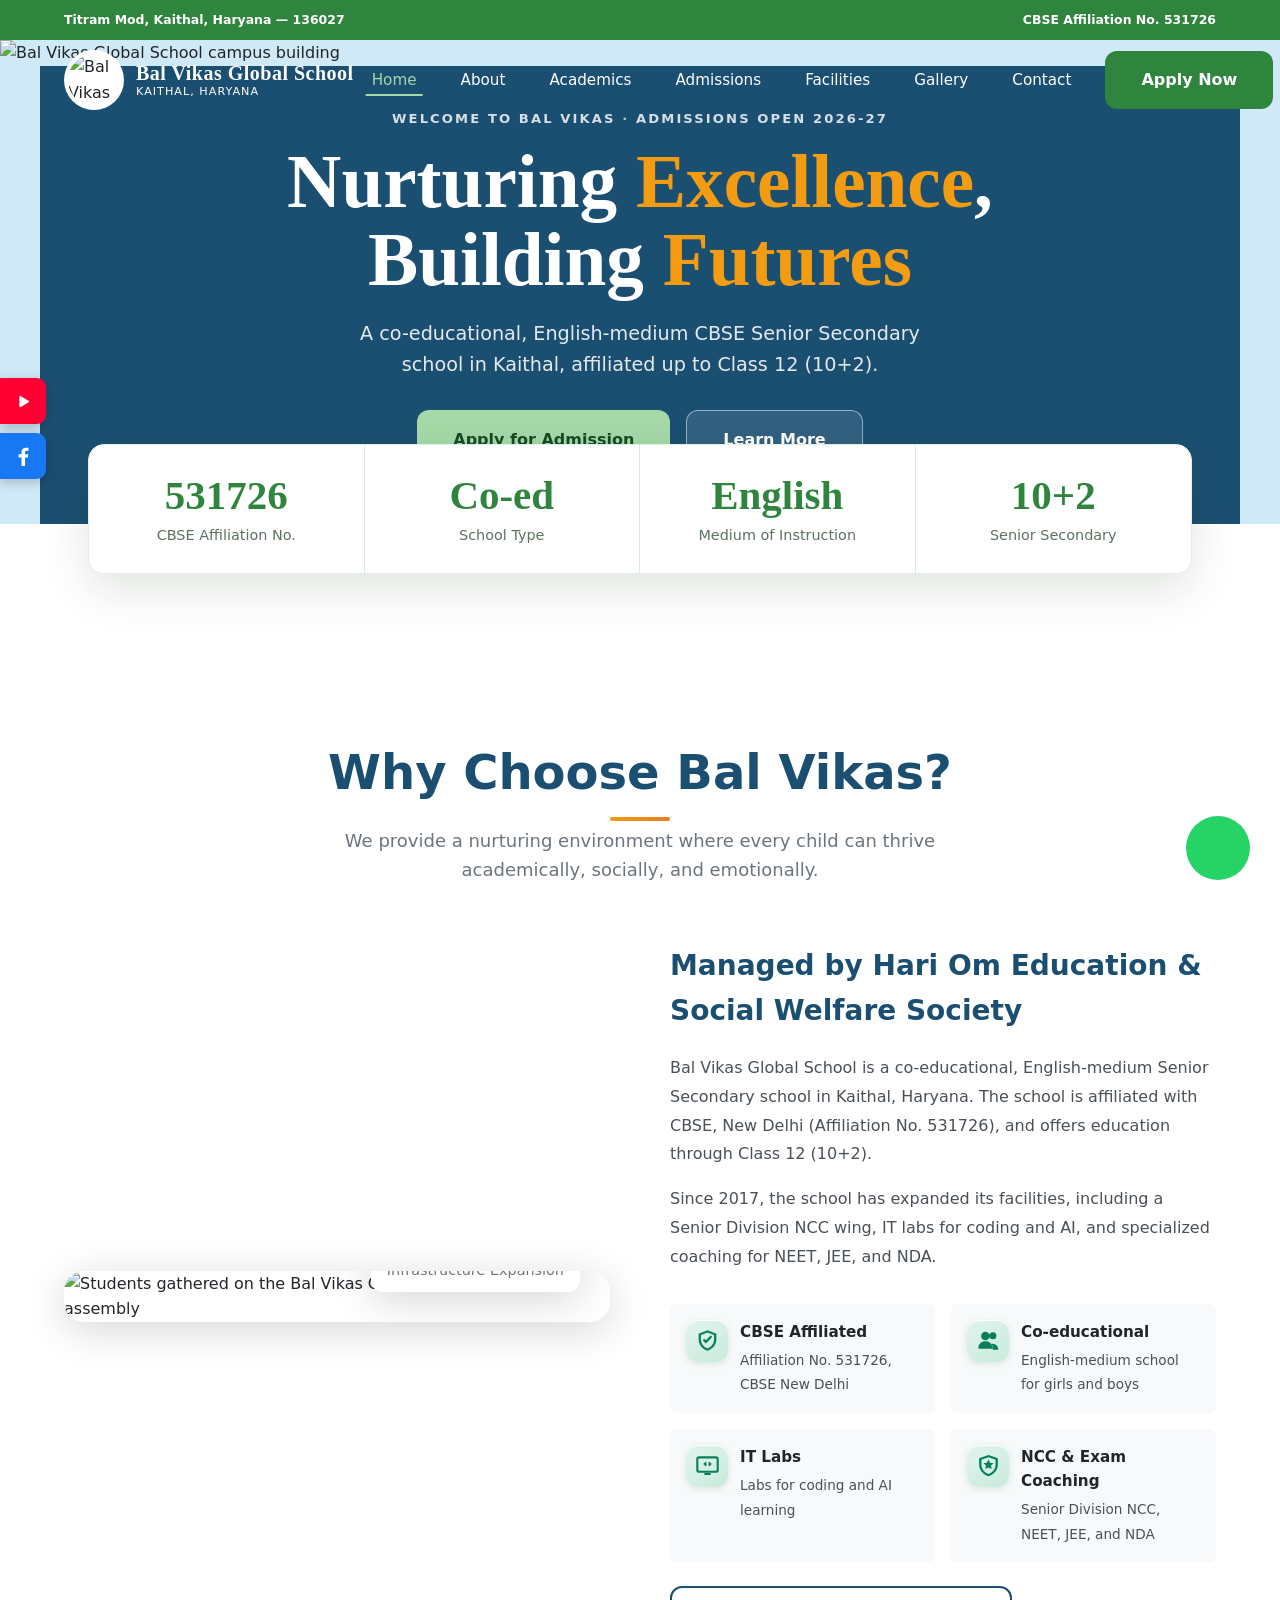
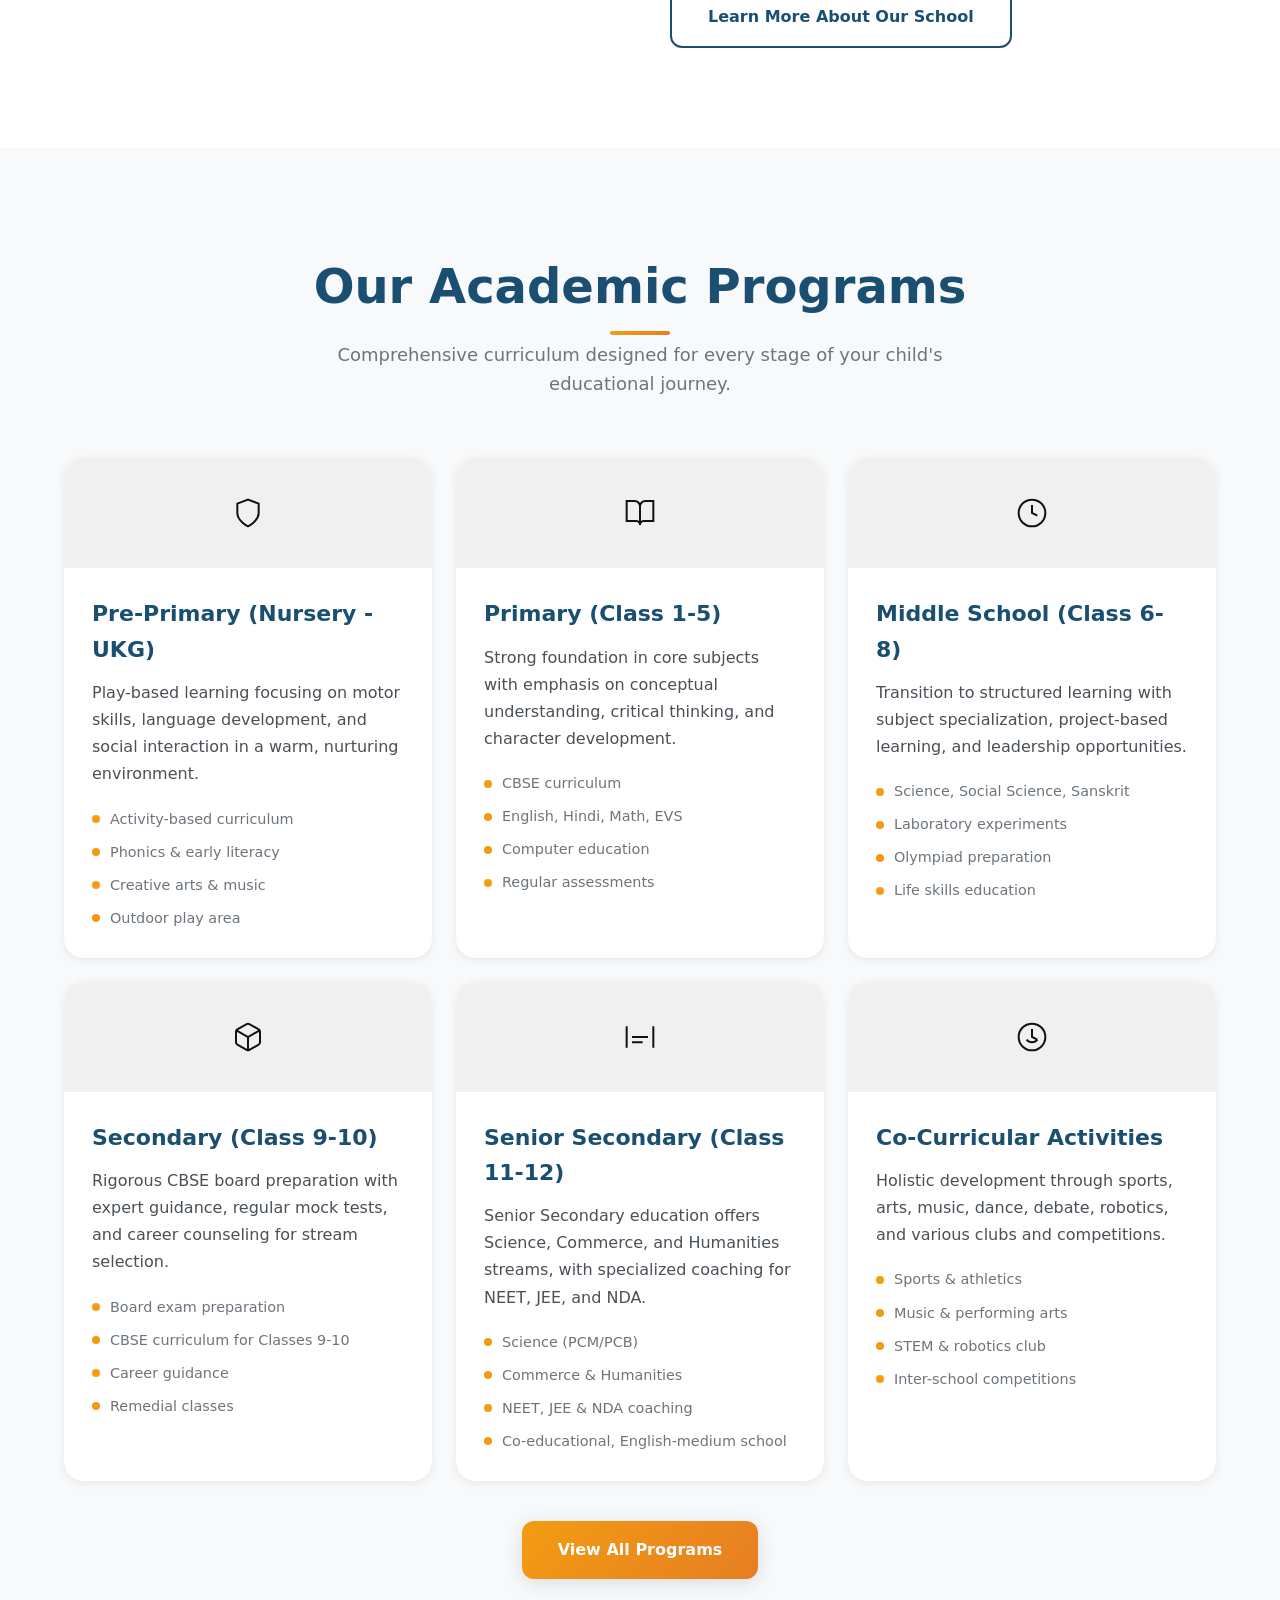
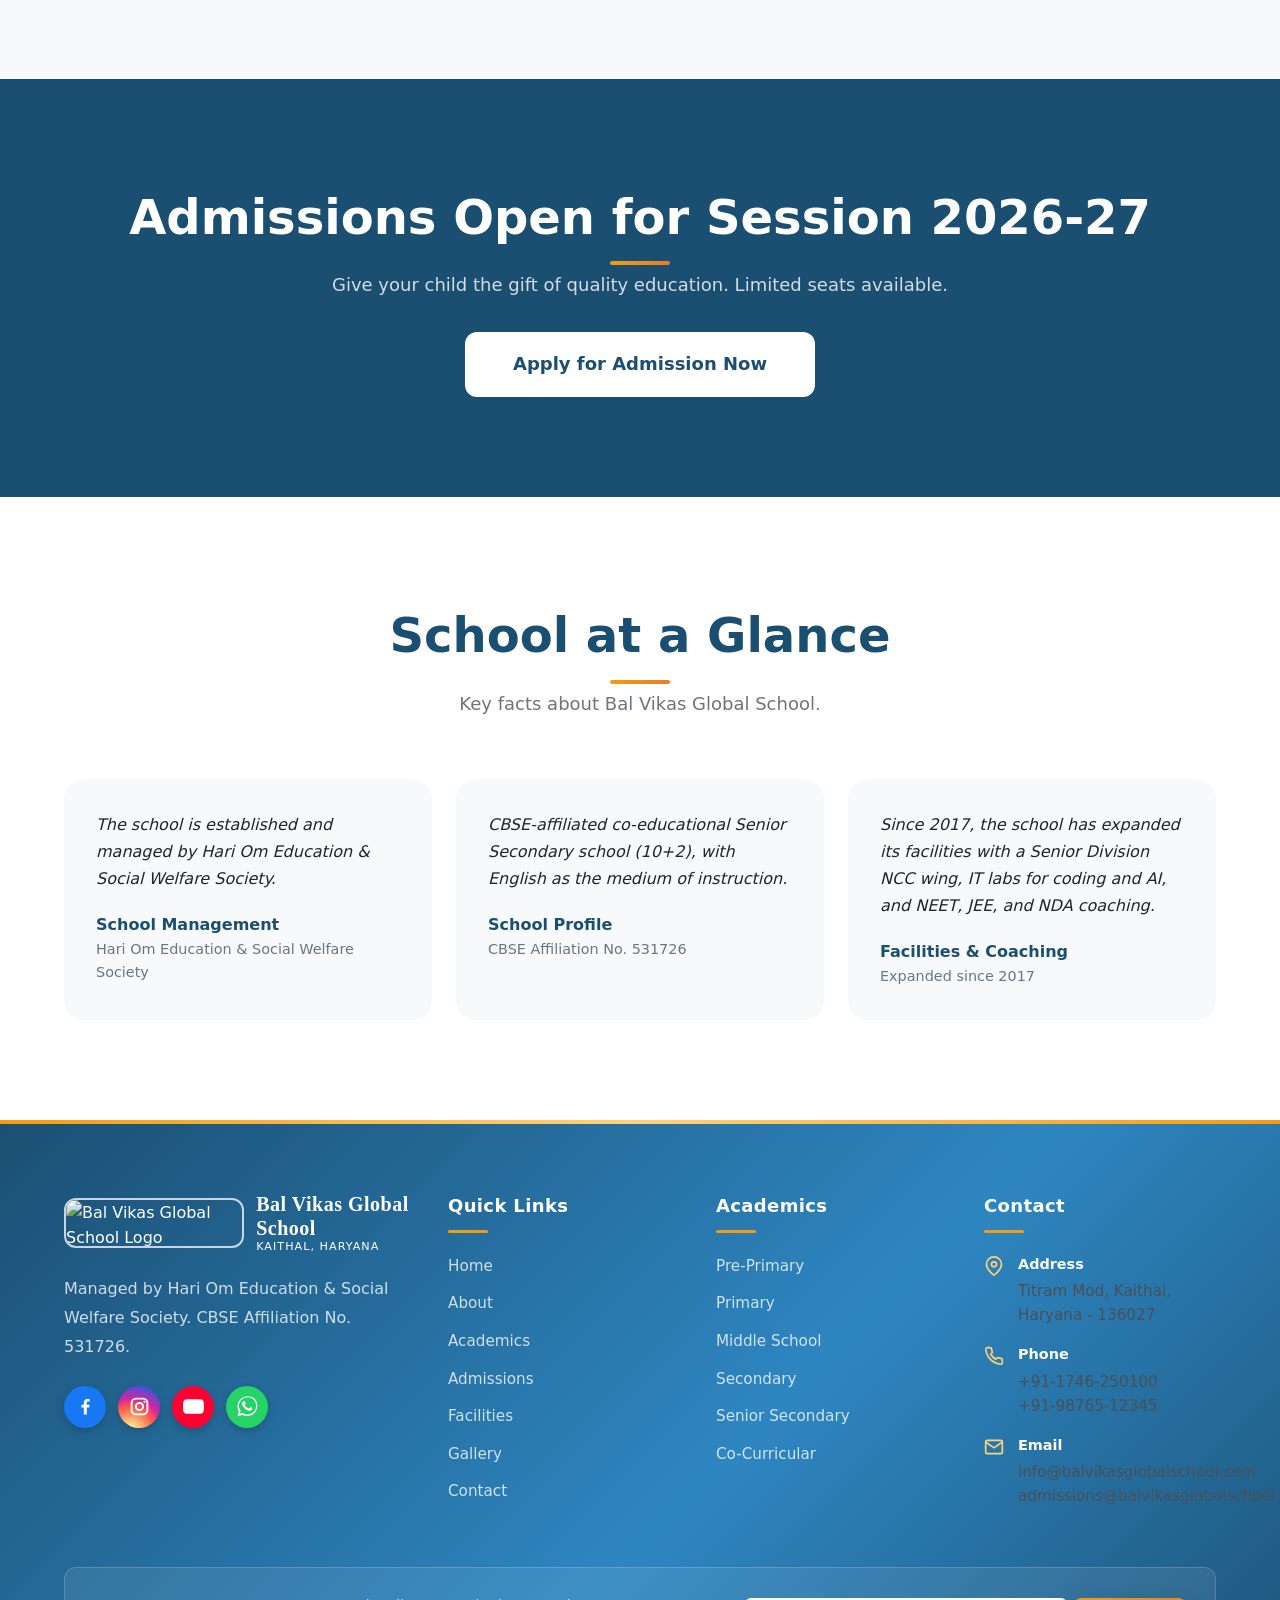
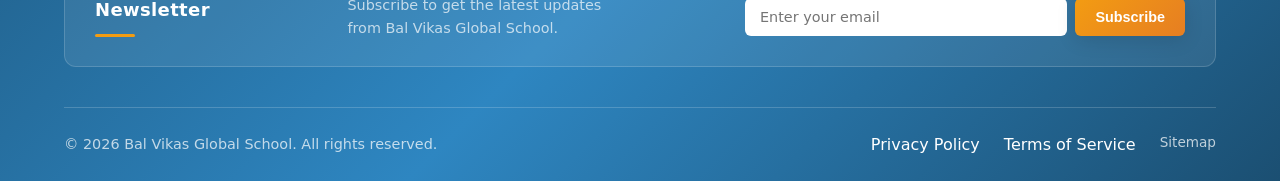
==== commit 27c79663: "Refresh floating social icon script cache" ====
--- a/index.html
+++ b/index.html
@@ -414,7 +414,7 @@
     <span class="whatsapp-tooltip">Chat on WhatsApp</span><span class="seo-link-label">Chat with Bal Vikas Global School on WhatsApp</span>
   </a>
 
-  <script src="js/main.js?v=20261116-2"></script>
+  <script src="js/main.js?v=20261116-yt2"></script>
   <link rel="stylesheet" href="css/chatbot.css">
   <script src="js/chatbot.js"></script>
 </body>
--- a/css/style.css
+++ b/css/style.css
@@ -2991,3 +2991,17 @@
 .about-experience {
   padding: 10px 16px;
 }
+
+
+/* Screen-reader text also provides clear names for icon-only links */
+.seo-link-label {
+  position: absolute !important;
+  width: 1px !important;
+  height: 1px !important;
+  padding: 0 !important;
+  margin: -1px !important;
+  overflow: hidden !important;
+  clip: rect(0, 0, 0, 0) !important;
+  white-space: nowrap !important;
+  border: 0 !important;
+}
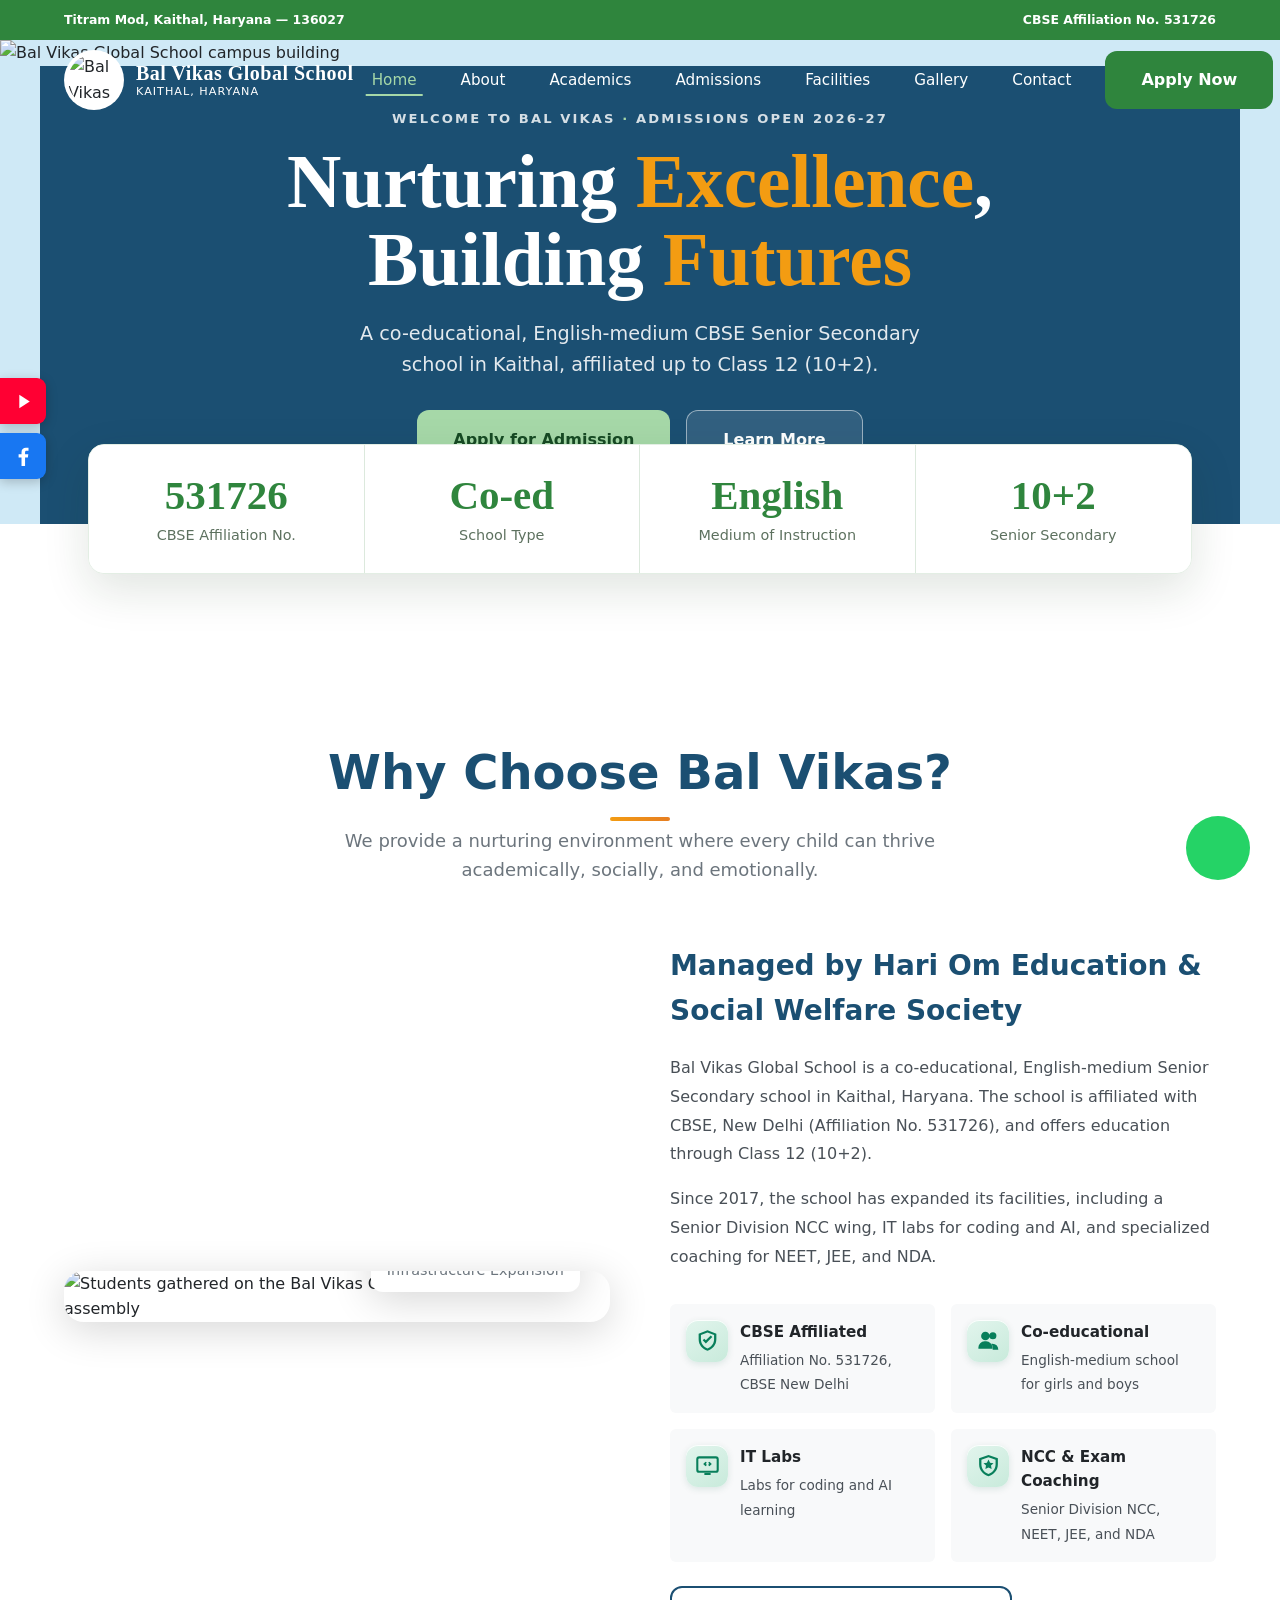
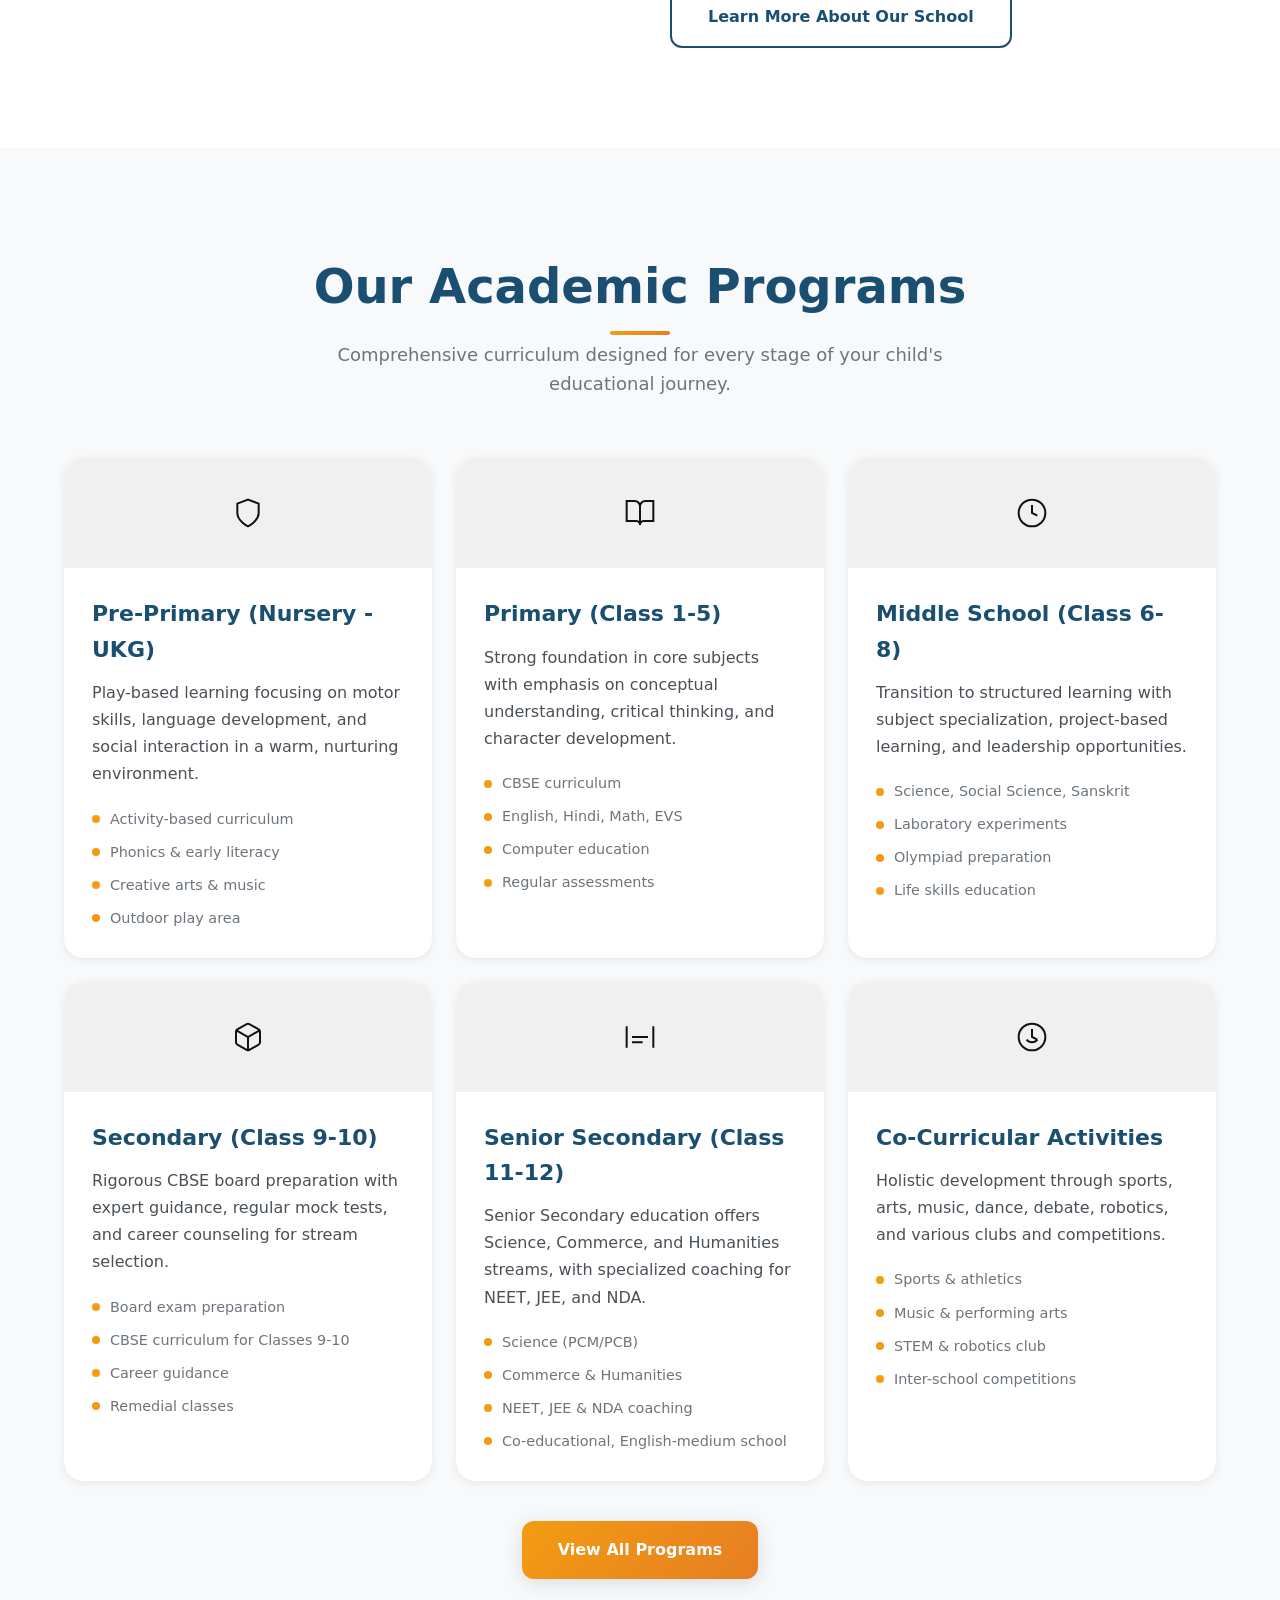
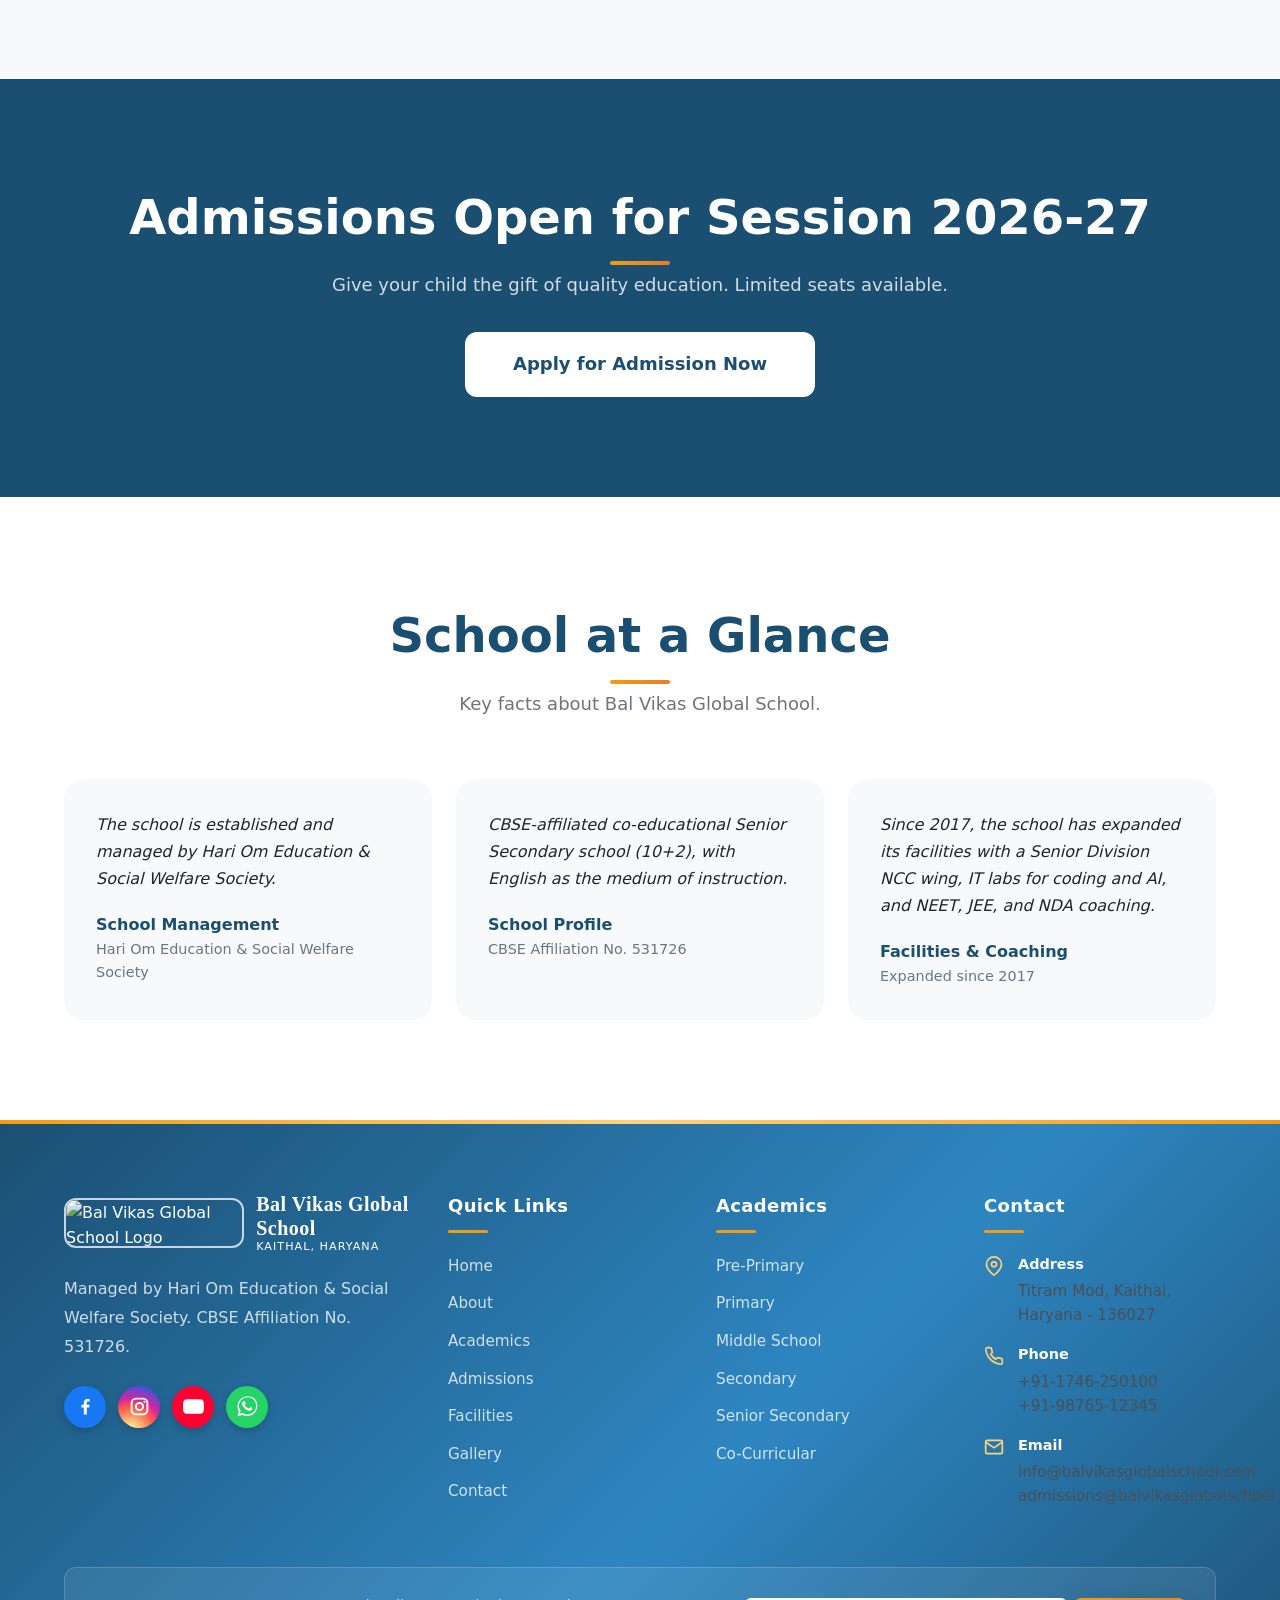
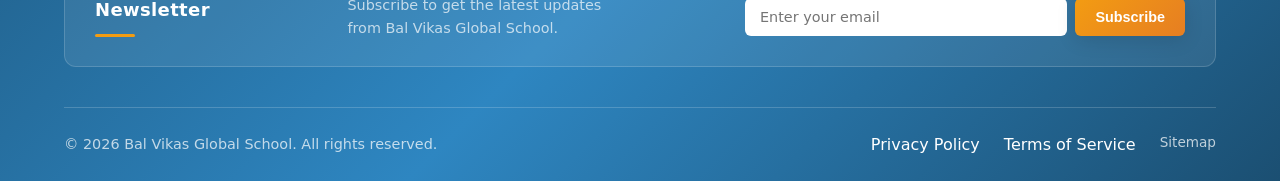
==== commit 6efe9d12: "Refresh shared script cache version for social icon" ====
--- a/index.html
+++ b/index.html
@@ -25,6 +25,7 @@
 {
   "@context": "https://schema.org",
   "@type": "School",
+  "@id": "https://bvgs.onrender.com/#school",
   "name": "Bal Vikas Global School",
   "url": "https://bvgs.onrender.com/",
   "logo": "https://bvgs.onrender.com/images/bal-vikas-logo.webp",
@@ -414,7 +415,7 @@
     <span class="whatsapp-tooltip">Chat on WhatsApp</span><span class="seo-link-label">Chat with Bal Vikas Global School on WhatsApp</span>
   </a>
 
-  <script src="js/main.js?v=20261116-yt2"></script>
+  <script src="js/main.js?v=20261117-yt3"></script>
   <link rel="stylesheet" href="css/chatbot.css">
   <script src="js/chatbot.js"></script>
 </body>
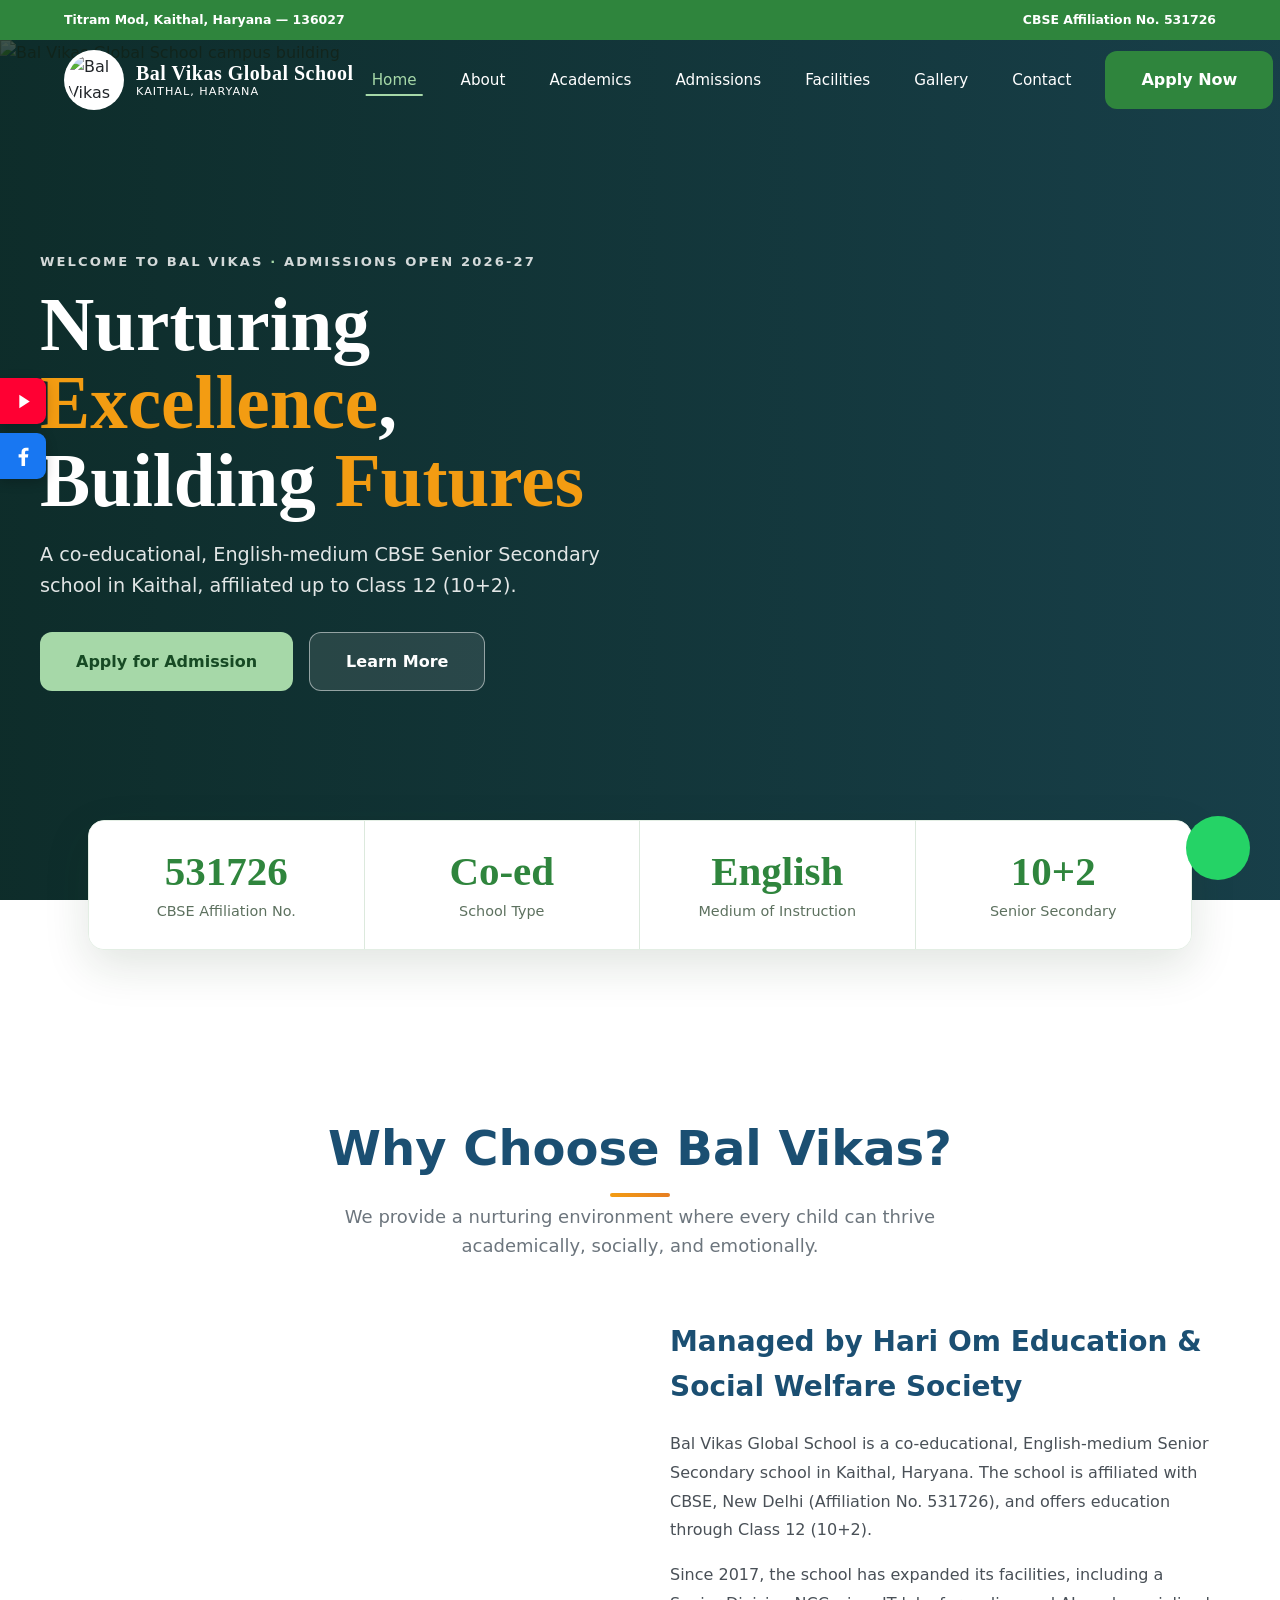
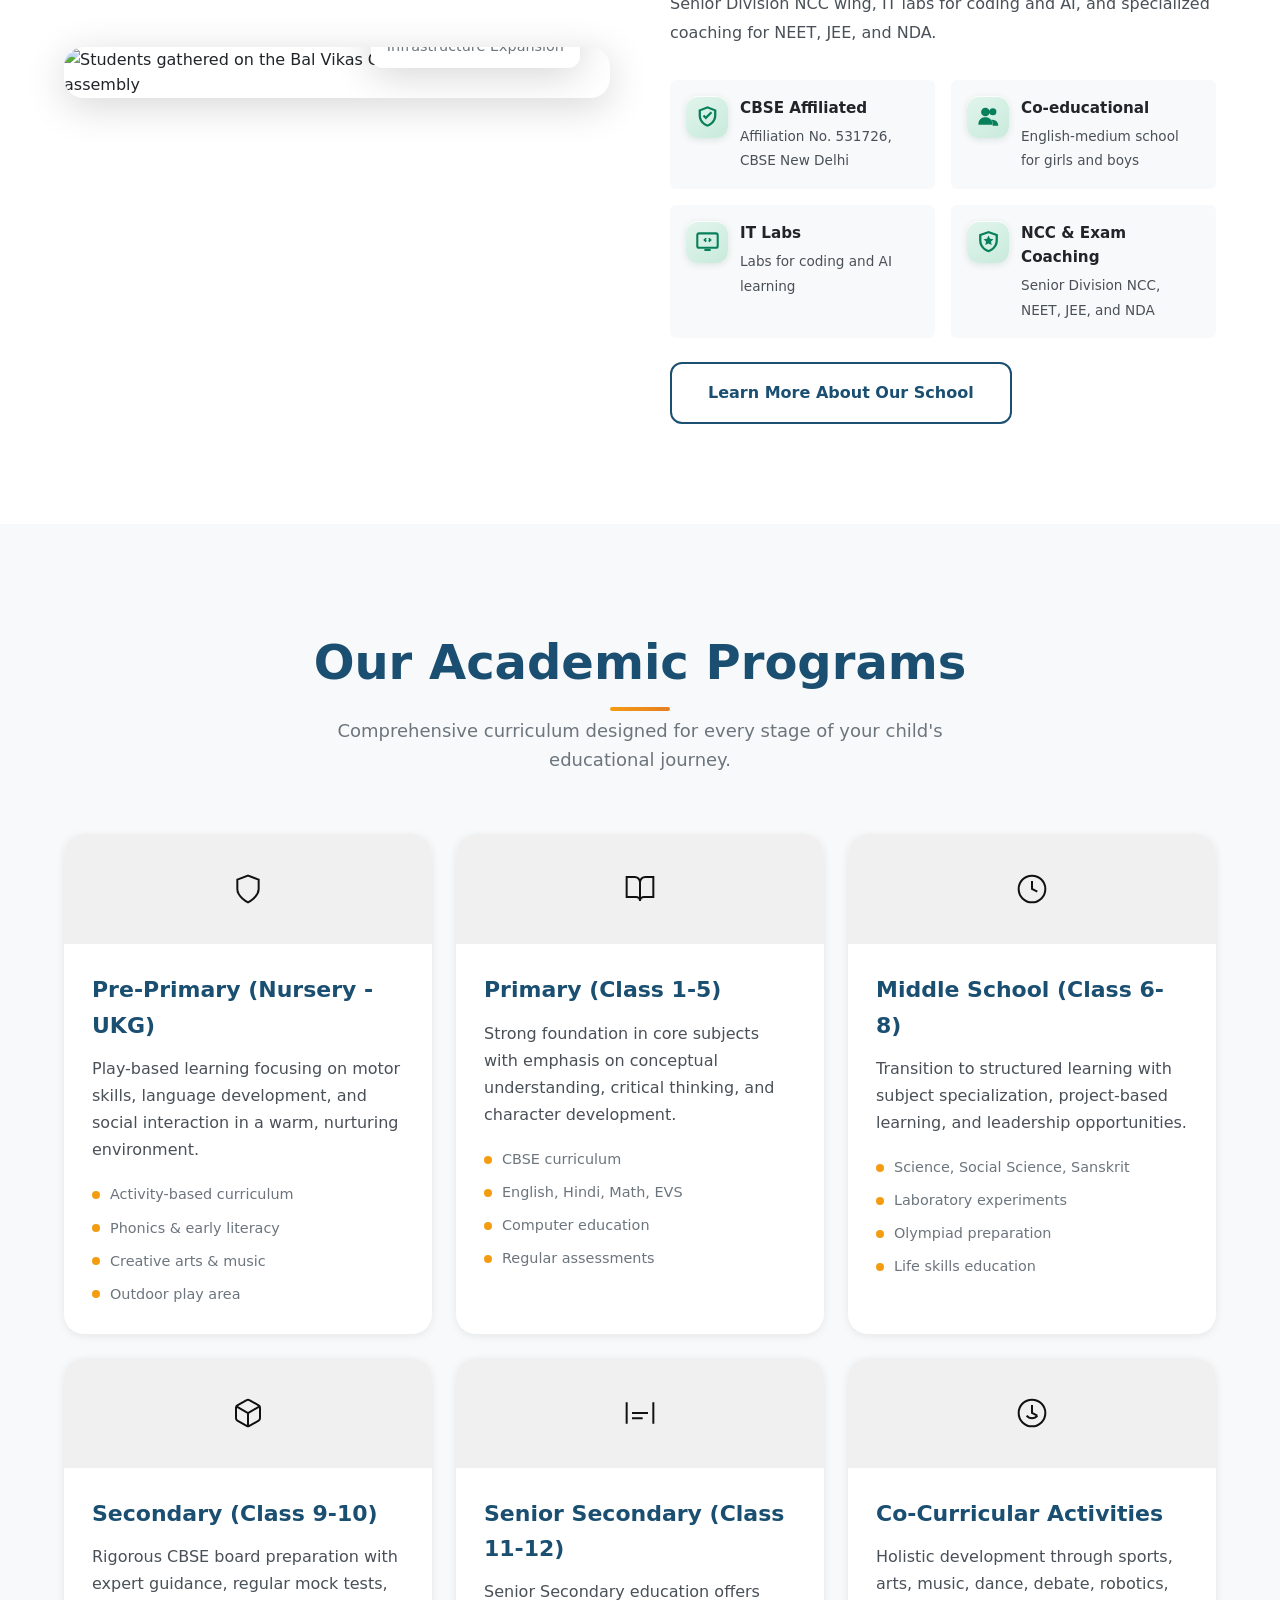
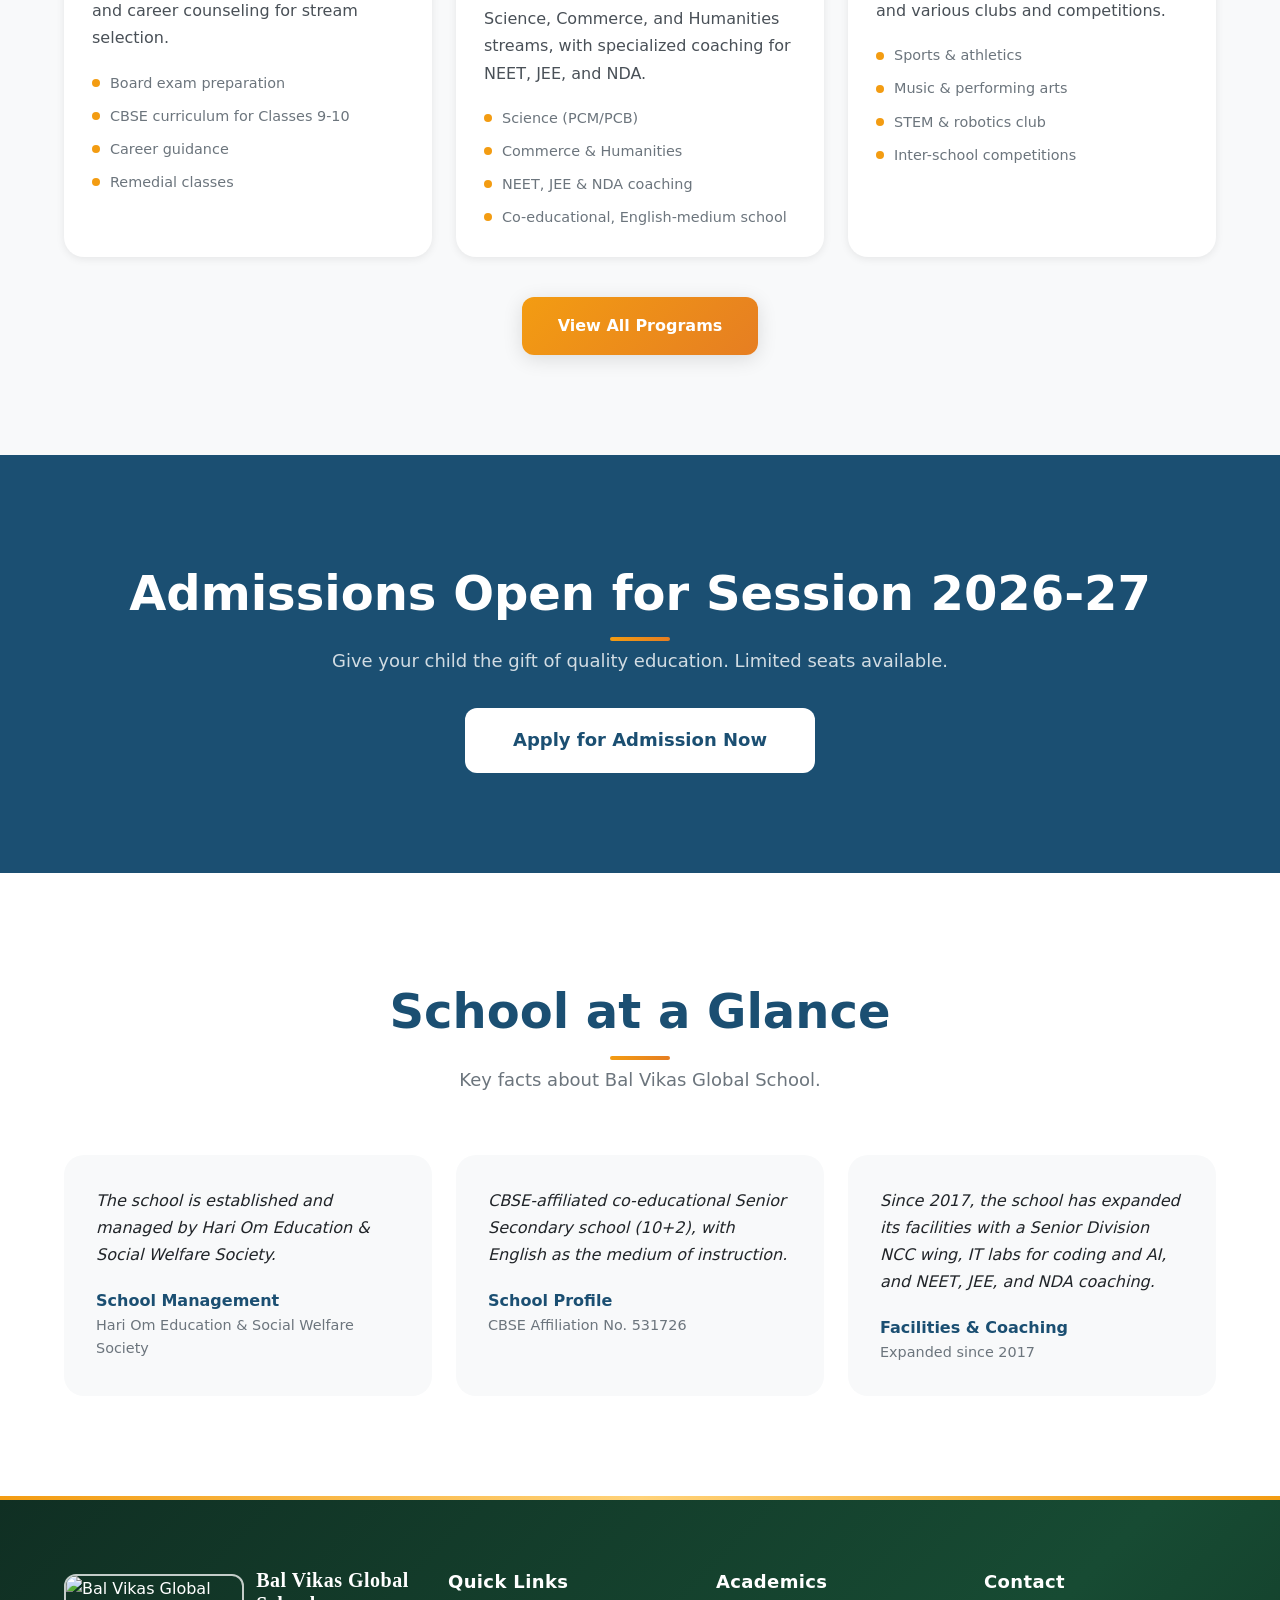
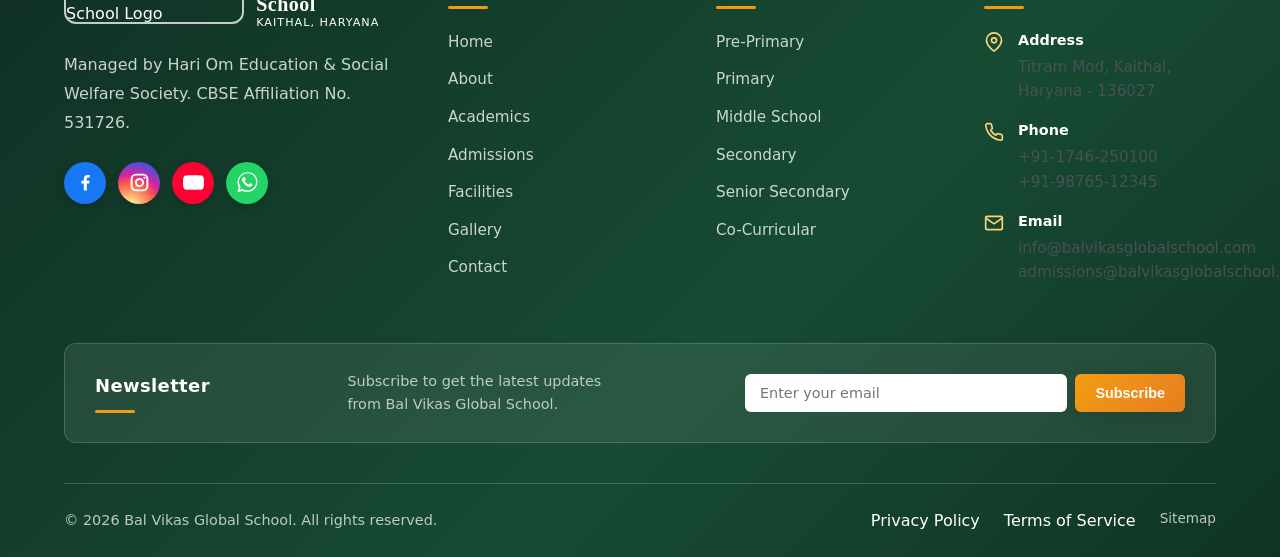
==== commit d3a862cb: "Refresh stylesheet cache for green footer" ====
--- a/index.html
+++ b/index.html
@@ -20,7 +20,7 @@
   <title>Bal Vikas Global School, Kaithal | CBSE School Nursery to Class 12</title>
   <link rel="canonical" href="https://bvgs.onrender.com/">
   <link rel="icon" type="image/webp" href="images/bal-vikas-logo.webp">
-  <link rel="stylesheet" href="css/style.css?v=20261116-2">
+  <link rel="stylesheet" href="css/style.css?v=20261117-green">
 <script type="application/ld+json">
 {
   "@context": "https://schema.org",
--- a/css/style.css
+++ b/css/style.css
@@ -1816,7 +1816,7 @@
 }
 
 .footer {
-  background: var(--primary-dark);
+  background: linear-gradient(135deg, #102f23, #174b33 60%, #103424);
   color: var(--white);
   padding: 80px 0 0;
 }
@@ -2594,7 +2594,7 @@
   position: relative;
   overflow: hidden;
   padding-top: 72px;
-  background: linear-gradient(135deg, var(--primary-dark), var(--primary) 55%, var(--primary-dark));
+  background: linear-gradient(135deg, #102f23, #174b33 60%, #103424) !important;
 }
 
 .footer::before {
@@ -2863,66 +2863,6 @@
 .contact-social .social-whatsapp { background: #25D366; }
 
 
-/* Homepage hero: show the complete real school building photo without cropping */
-.home-page .hero {
-  display: flex;
-  flex-direction: column;
-  align-items: stretch;
-  justify-content: flex-start;
-  min-height: 0;
-  padding: 0;
-  overflow: hidden;
-  background: #cfe9f6;
-}
-.home-page .hero-bg {
-  position: relative;
-  inset: auto;
-  z-index: 0;
-  width: 100%;
-  height: auto;
-  background: #cfe9f6;
-}
-.home-page .hero-bg img {
-  display: block;
-  width: 100%;
-  height: auto;
-  max-height: 68vh;
-  object-fit: contain;
-  object-position: center;
-}
-.home-page .hero-overlay {
-  display: none;
-}
-.home-page .hero-content {
-  width: 100%;
-  padding: 42px 24px 54px;
-  background: #1b4f72;
-  color: #fff;
-  text-align: center;
-}
-.home-page .hero-copy {
-  max-width: 850px;
-  margin: 0 auto;
-}
-.home-page .hero-tagline {
-  margin: 0 auto 30px;
-}
-.home-page .hero-buttons {
-  justify-content: center;
-}
-@media (max-width: 600px) {
-  .home-page .hero-bg img {
-    max-height: none;
-    width: 100%;
-    height: auto;
-    object-fit: contain;
-  }
-  .home-page .hero-content {
-    padding: 32px 18px 42px;
-  }
-}
-
-
 /* Official YouTube and Facebook shortcuts fixed on the left side */
 .floating-social-links {
   position: fixed;
@@ -3005,3 +2945,6 @@
   white-space: nowrap !important;
   border: 0 !important;
 }
+
+/* Vercel footer colour sync: match Render green footer */
+.footer { background: linear-gradient(135deg, #102f23, #174b33 60%, #103424) !important; }
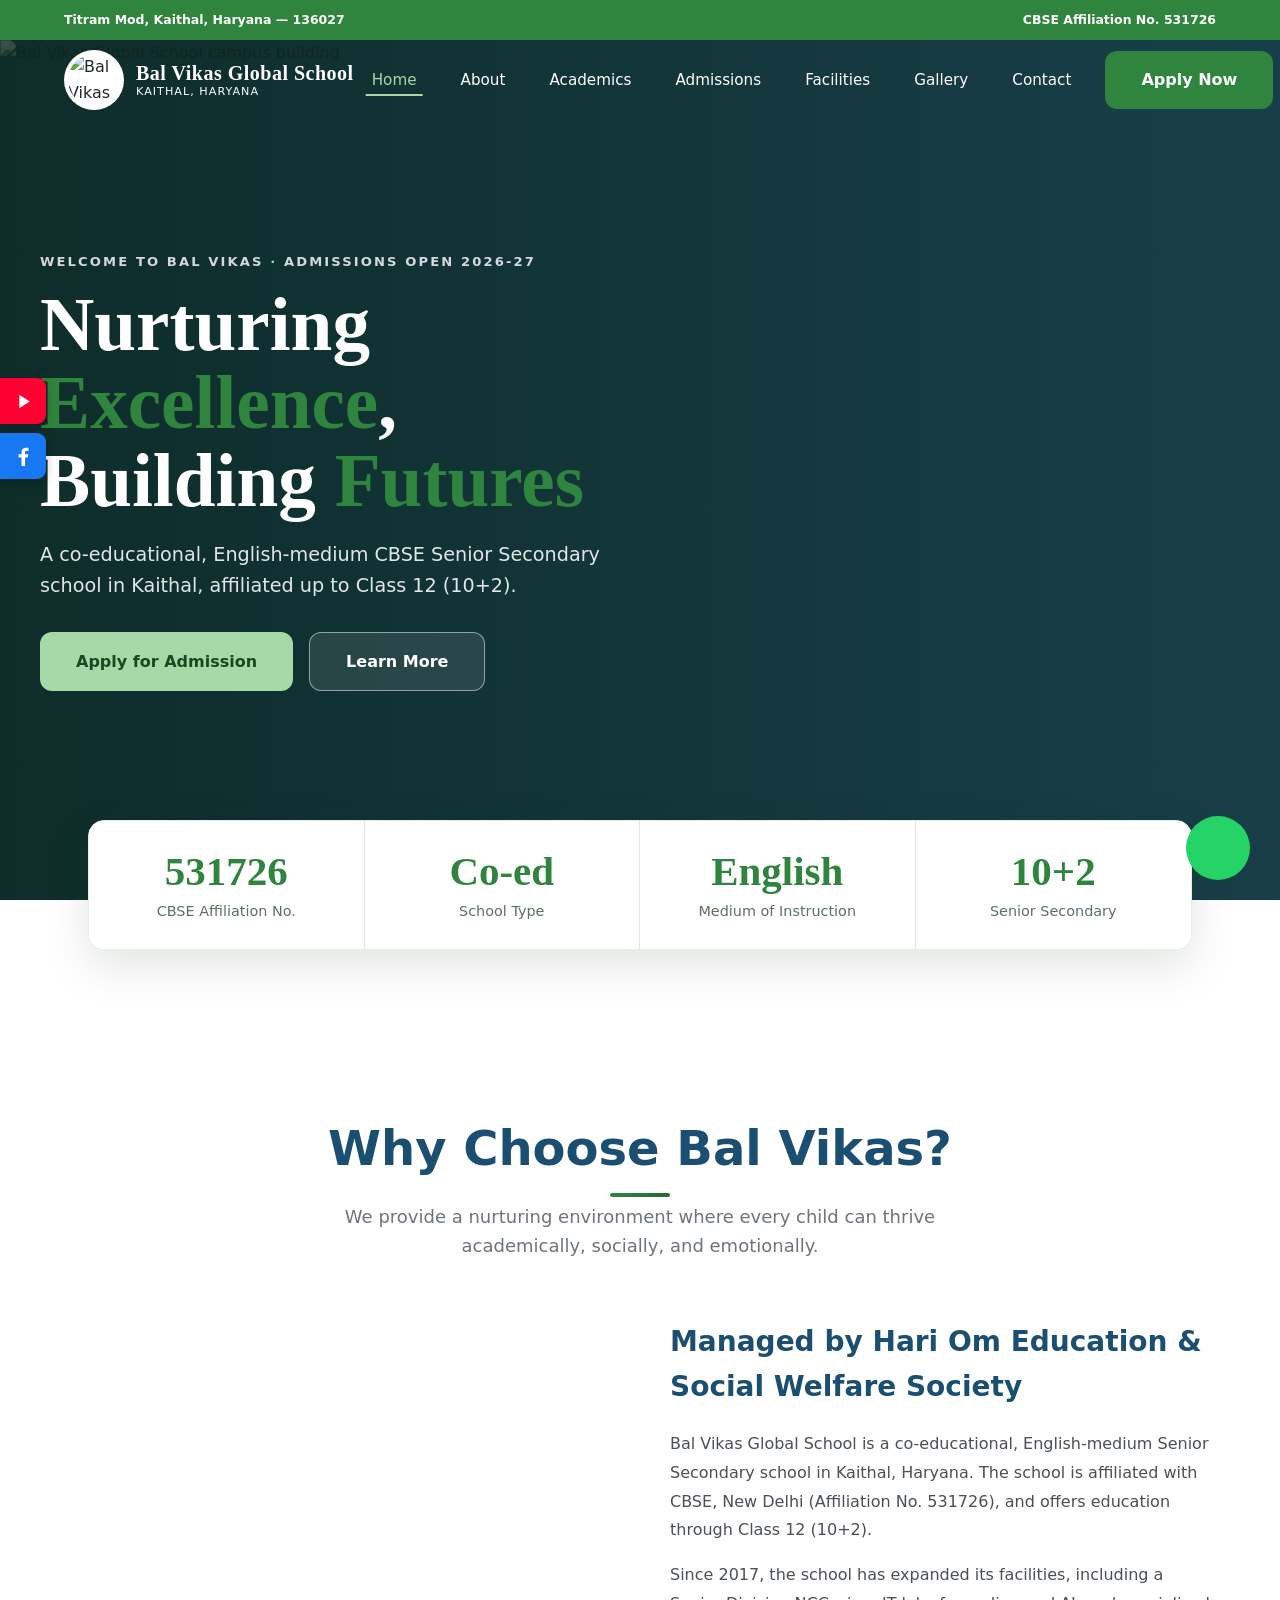
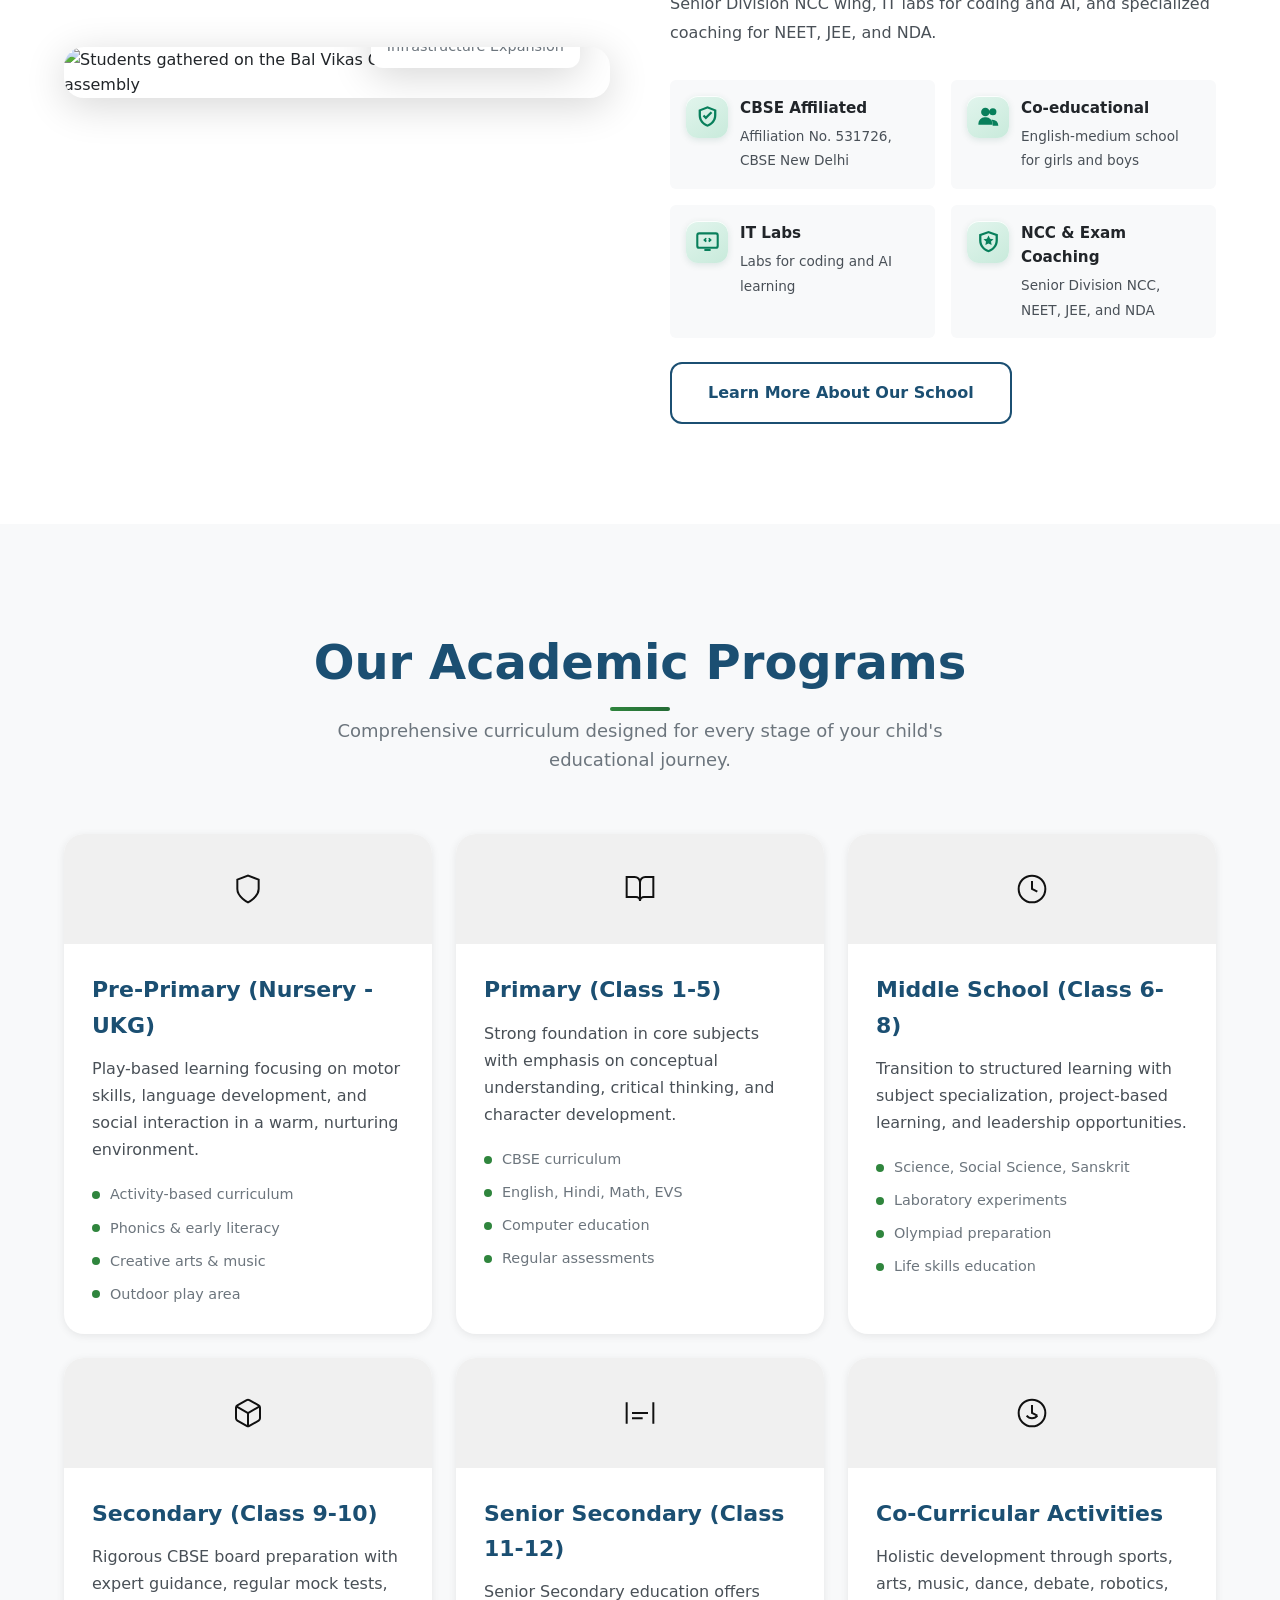
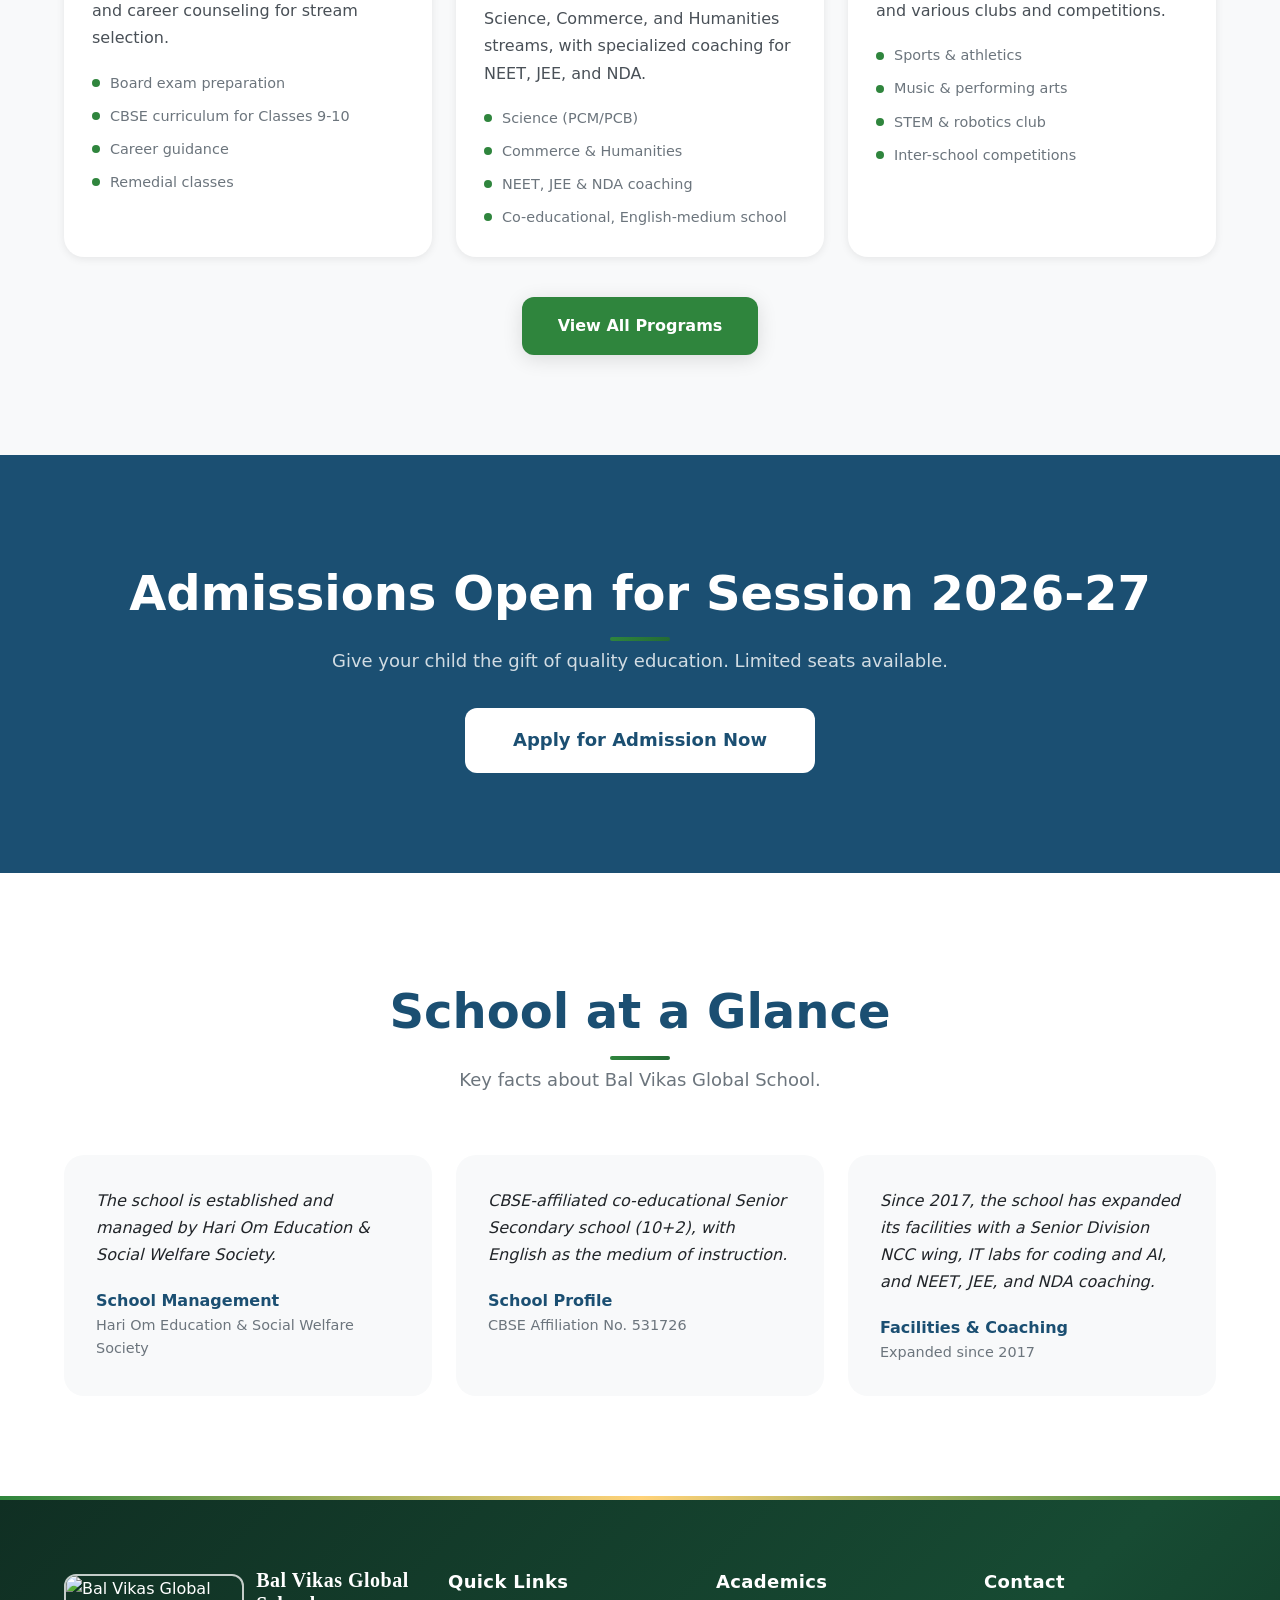
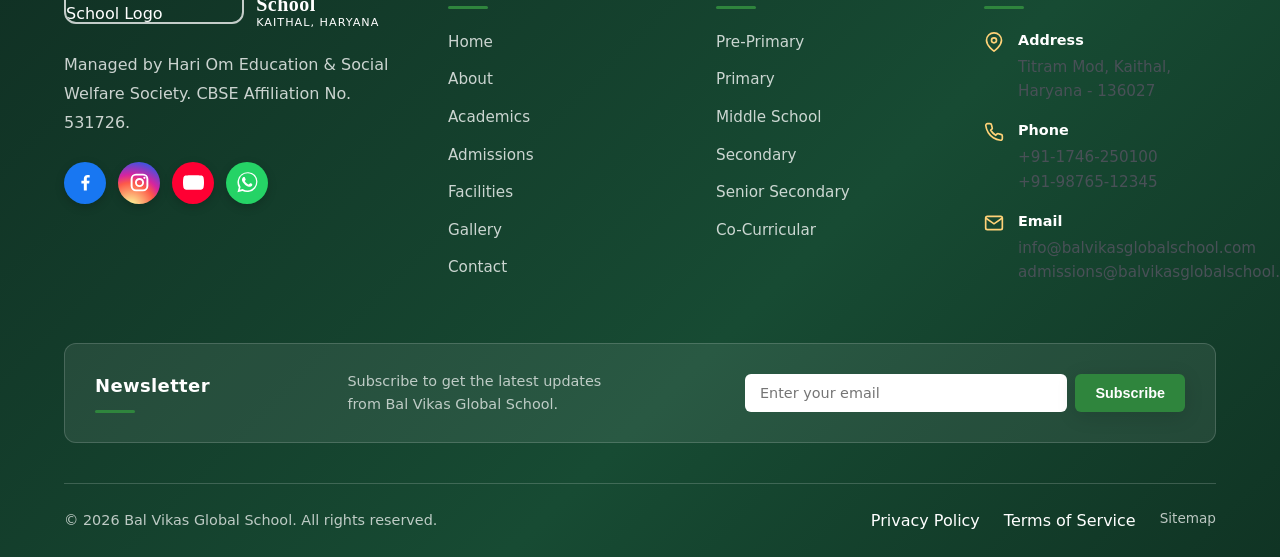
==== commit 64257d65: "Refresh chatbot assets for Vercel deployment" ====
--- a/index.html
+++ b/index.html
@@ -21,6 +21,7 @@
   <link rel="canonical" href="https://bvgs.onrender.com/">
   <link rel="icon" type="image/webp" href="images/bal-vikas-logo.webp">
   <link rel="stylesheet" href="css/style.css?v=20261117-green">
+  <link rel="stylesheet" href="/css/chatbot.css?v=20261117-vercel">
 <script type="application/ld+json">
 {
   "@context": "https://schema.org",
@@ -416,7 +417,7 @@
   </a>
 
   <script src="js/main.js?v=20261117-yt3"></script>
-  <link rel="stylesheet" href="css/chatbot.css">
-  <script src="js/chatbot.js"></script>
+  
+  <script defer src="/js/chatbot.js?v=20261117-vercel"></script>
 </body>
 </html>
--- a/css/style.css
+++ b/css/style.css
@@ -2,8 +2,8 @@
   --primary-dark: #1B4F72;
   --primary: #2E86C1;
   --primary-light: #3498DB;
-  --accent: #F39C12;
-  --accent-dark: #E67E22;
+  --accent: #2f853d;
+  --accent-dark: #246b35;
   --white: #FFFFFF;
   --light-gray: #F8F9FA;
   --medium-gray: #E9ECEF;
@@ -116,7 +116,7 @@
 }
 
 .btn-primary {
-  background: linear-gradient(135deg, var(--accent), var(--accent-dark));
+  background: #2f853d;
   color: var(--white);
   box-shadow: var(--shadow-md);
 }
@@ -2083,7 +2083,7 @@
 .page-header-overlay {
   position: absolute;
   inset: 0;
-  background: linear-gradient(135deg, rgba(27,79,114,0.95), rgba(46,134,193,0.85));
+  background: linear-gradient(135deg, rgba(13, 45, 68, 0.78), rgba(27, 79, 114, 0.58));
   z-index: 0;
 }
 
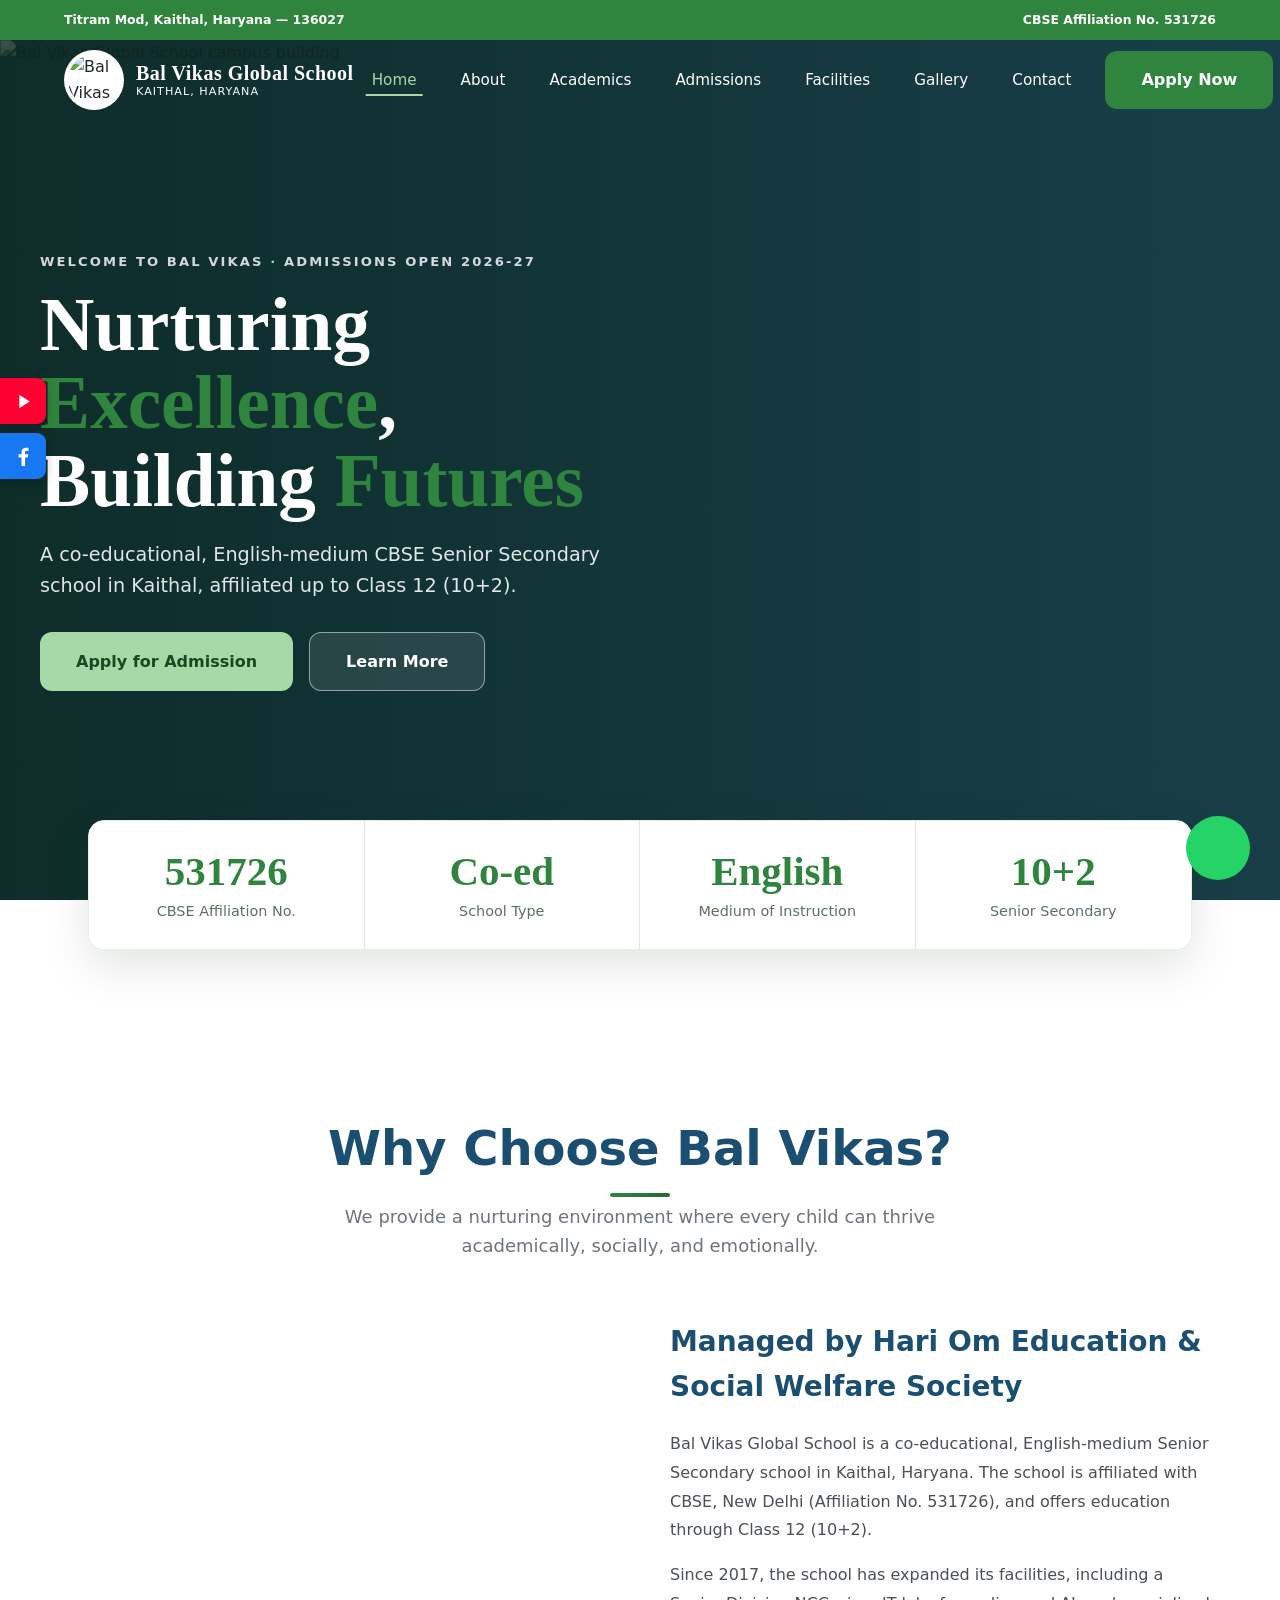
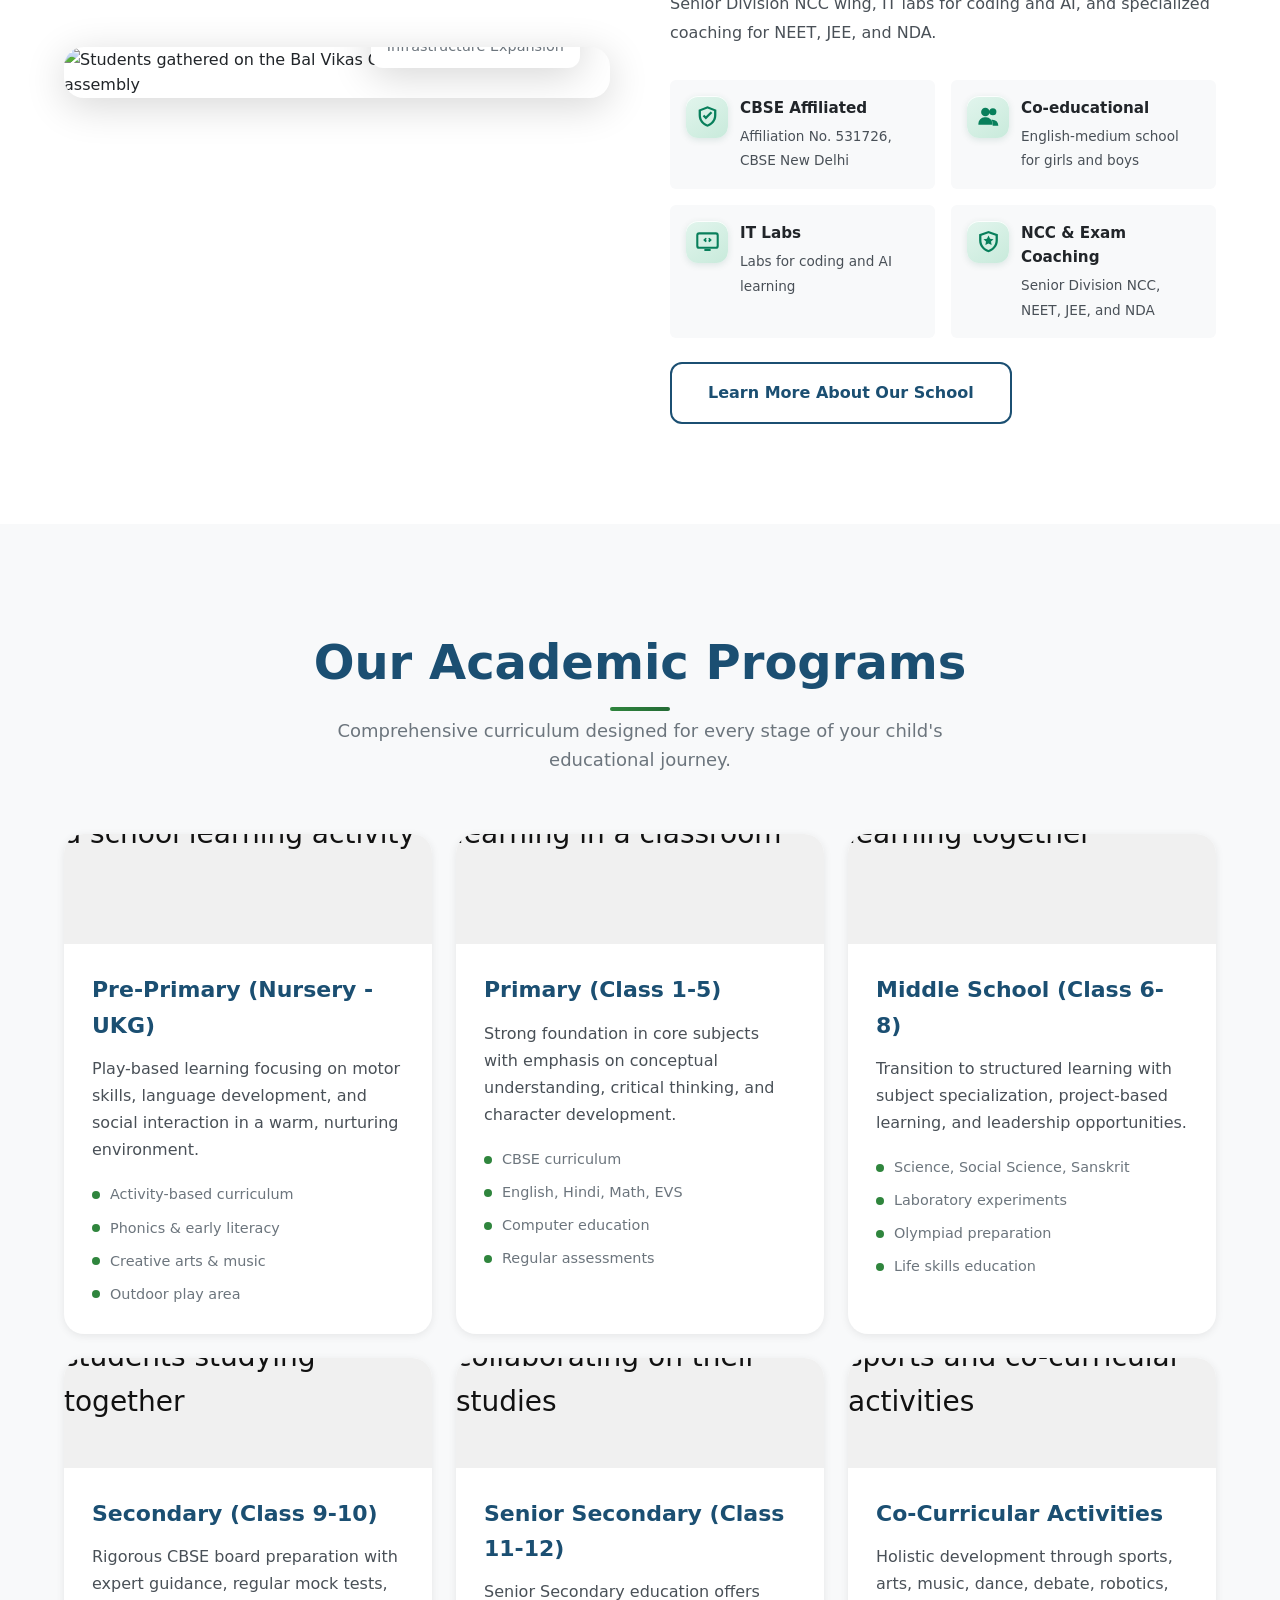
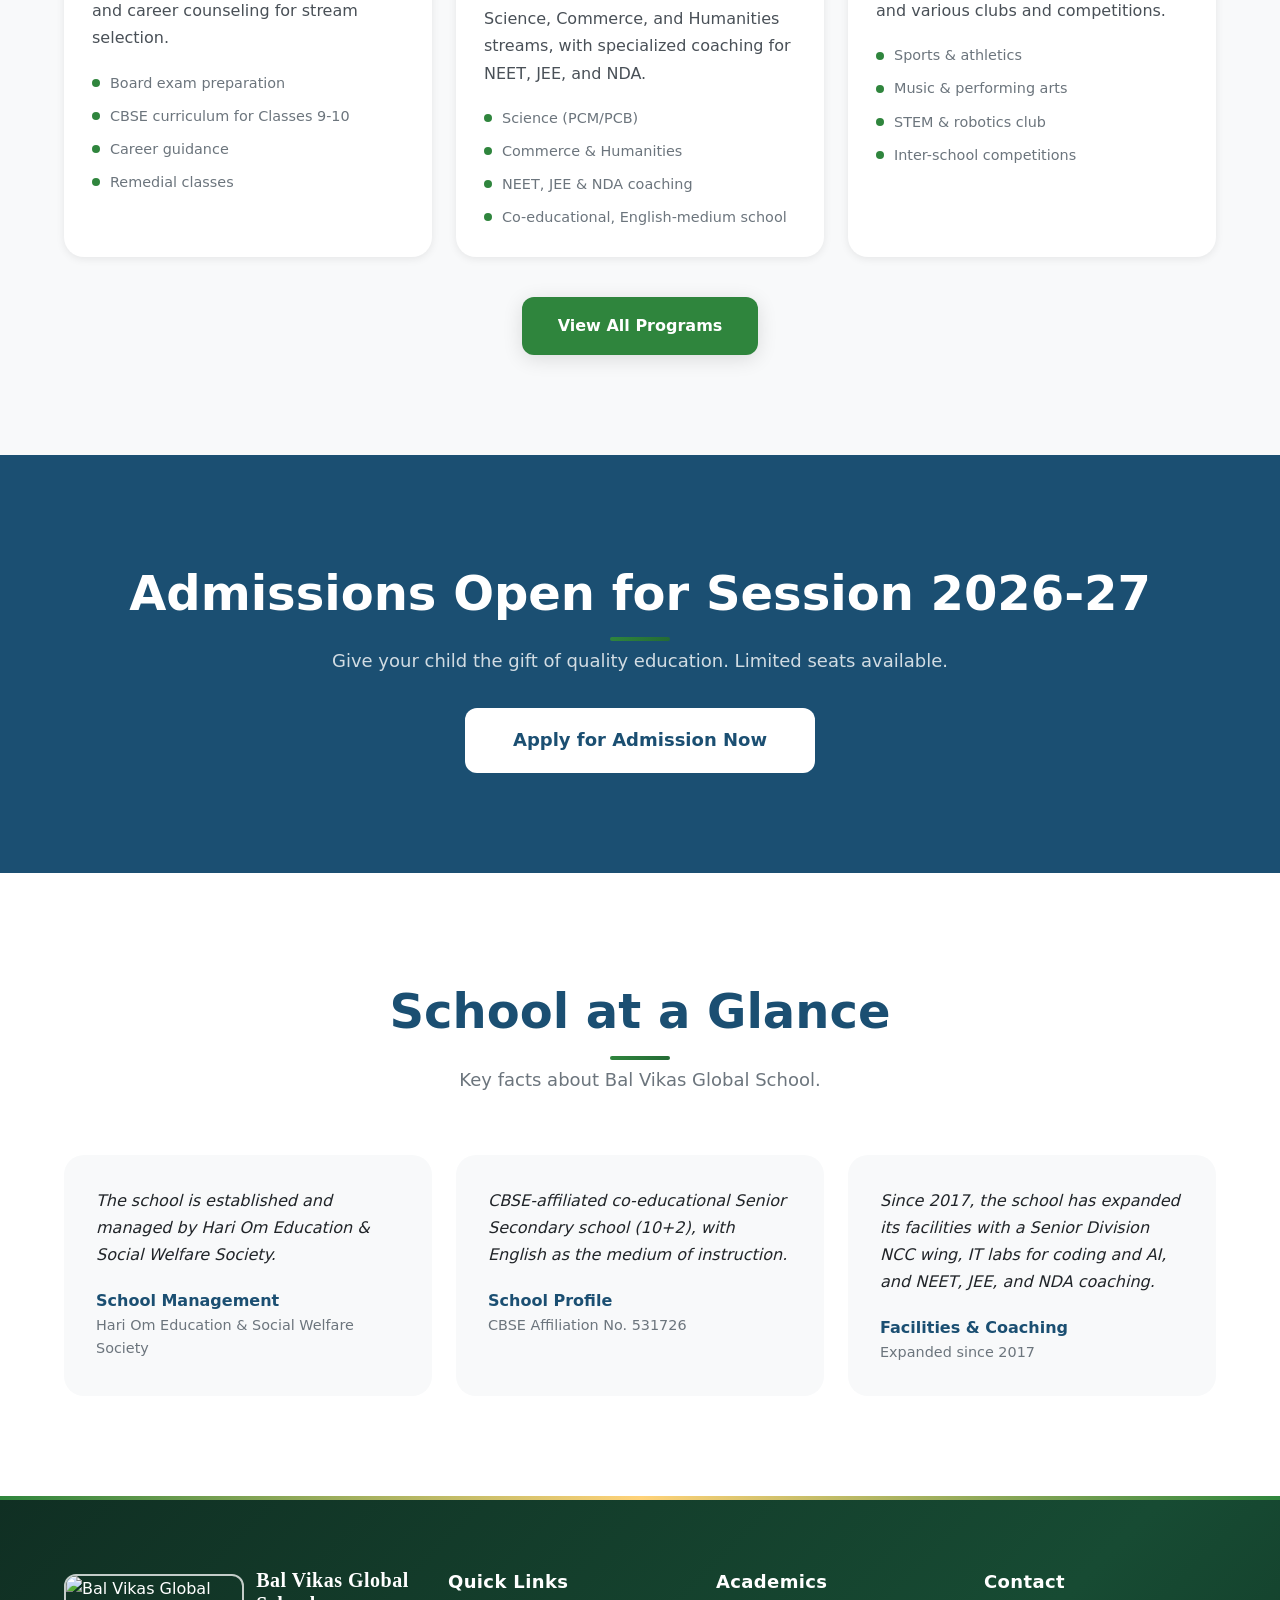
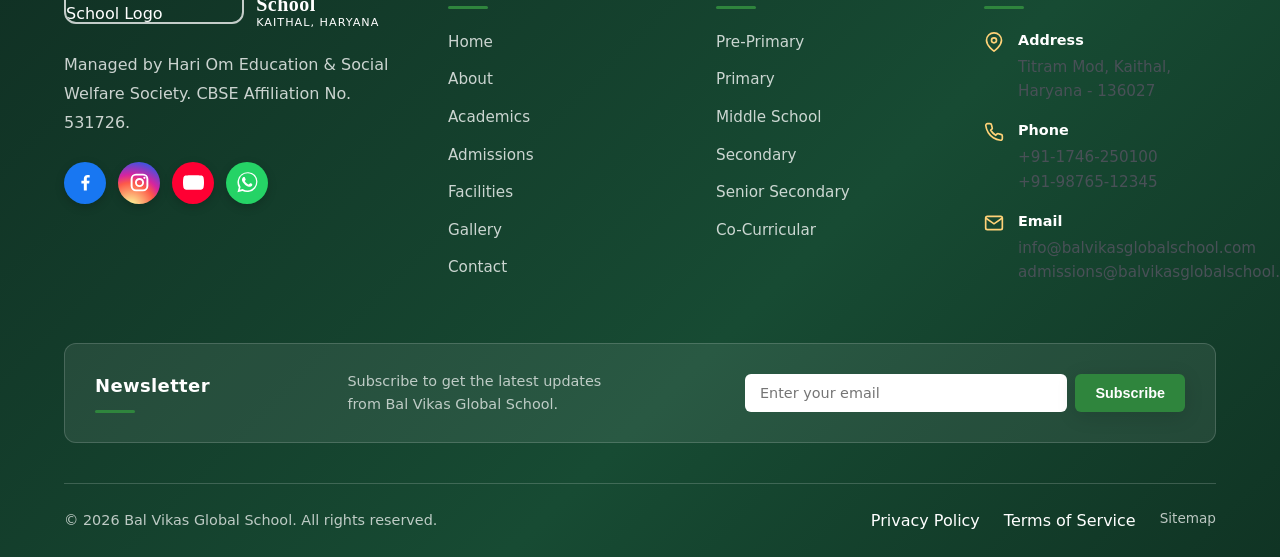
==== commit 67ed3278: "Add photos to homepage academic program cards" ====
--- a/index.html
+++ b/index.html
@@ -190,8 +190,8 @@
         </div>
         <div class="academics-grid">
           <article class="academic-card">
-            <div class="academic-icon">
-              <svg width="64" height="64" viewBox="0 0 24 24" fill="none" stroke="currentColor" stroke-width="1.5"><path d="M12 22s8-4 8-10V5l-8-3-8 3v7c0 6 8 10 8 10z"/></svg>
+            <div class="academic-icon academic-photo">
+              <img src="/images/images%20%288.webp" alt="Young children enjoying a school learning activity" loading="lazy" decoding="async" width="600" height="400">
             </div>
             <div class="academic-content">
               <h3>Pre-Primary (Nursery - UKG)</h3>
@@ -205,8 +205,8 @@
             </div>
           </article>
           <article class="academic-card">
-            <div class="academic-icon">
-              <svg width="64" height="64" viewBox="0 0 24 24" fill="none" stroke="currentColor" stroke-width="1.5"><path d="M2 3h6a4 4 0 0 1 4 4v14a3 3 0 0 0-3-3H2z"/><path d="M22 3h-6a4 4 0 0 0-4 4v14a3 3 0 0 1 3-3h7z"/></svg>
+            <div class="academic-icon academic-photo">
+              <img src="/images/gallery/picture2.webp" alt="Primary school children learning in a classroom" loading="lazy" decoding="async" width="600" height="400">
             </div>
             <div class="academic-content">
               <h3>Primary (Class 1-5)</h3>
@@ -220,8 +220,8 @@
             </div>
           </article>
           <article class="academic-card">
-            <div class="academic-icon">
-              <svg width="64" height="64" viewBox="0 0 24 24" fill="none" stroke="currentColor" stroke-width="1.5"><circle cx="12" cy="12" r="10"/><path d="M12 6v6l4 2"/></svg>
+            <div class="academic-icon academic-photo">
+              <img src="/images/gallery/picture3.webp" alt="Middle school students learning together" loading="lazy" decoding="async" width="600" height="400">
             </div>
             <div class="academic-content">
               <h3>Middle School (Class 6-8)</h3>
@@ -235,8 +235,8 @@
             </div>
           </article>
           <article class="academic-card">
-            <div class="academic-icon">
-              <svg width="64" height="64" viewBox="0 0 24 24" fill="none" stroke="currentColor" stroke-width="1.5"><path d="M21 16V8a2 2 0 0 0-1-1.73l-7-4a2 2 0 0 0-2 0l-7 4A2 2 0 0 0 3 8v8a2 2 0 0 0 1 1.73l7 4a2 2 0 0 0 2 0l7-4A2 2 0 0 0 21 16z"/><polyline points="3.27 6.96 12 12.01 20.73 6.96"/><line x1="12" y1="22.08" x2="12" y2="12"/></svg>
+            <div class="academic-icon academic-photo">
+              <img src="/images/gallery/picture4.webp" alt="Secondary school students studying together" loading="lazy" decoding="async" width="600" height="400">
             </div>
             <div class="academic-content">
               <h3>Secondary (Class 9-10)</h3>
@@ -250,8 +250,8 @@
             </div>
           </article>
           <article class="academic-card">
-            <div class="academic-icon">
-              <svg width="64" height="64" viewBox="0 0 24 24" fill="none" stroke="currentColor" stroke-width="1.5"><path d="M22 10v6M22 4v16M2 10v6M2 4v16"/><path d="M6 12h12M6 16h8"/></svg>
+            <div class="academic-icon academic-photo">
+              <img src="/images/gallery/picture7.webp" alt="Senior students collaborating on their studies" loading="lazy" decoding="async" width="600" height="400">
             </div>
             <div class="academic-content">
               <h3>Senior Secondary (Class 11-12)</h3>
@@ -265,8 +265,8 @@
             </div>
           </article>
           <article class="academic-card">
-            <div class="academic-icon">
-              <svg width="64" height="64" viewBox="0 0 24 24" fill="none" stroke="currentColor" stroke-width="1.5"><circle cx="12" cy="12" r="10"/><path d="M12 6v6l4 2"/><path d="M8 14s1.5 2 4 2 4-2 4-2"/></svg>
+            <div class="academic-icon academic-photo">
+              <img src="/images/IMAGE%2054.webp" alt="Students participating in sports and co-curricular activities" loading="lazy" decoding="async" width="600" height="400">
             </div>
             <div class="academic-content">
               <h3>Co-Curricular Activities</h3>
